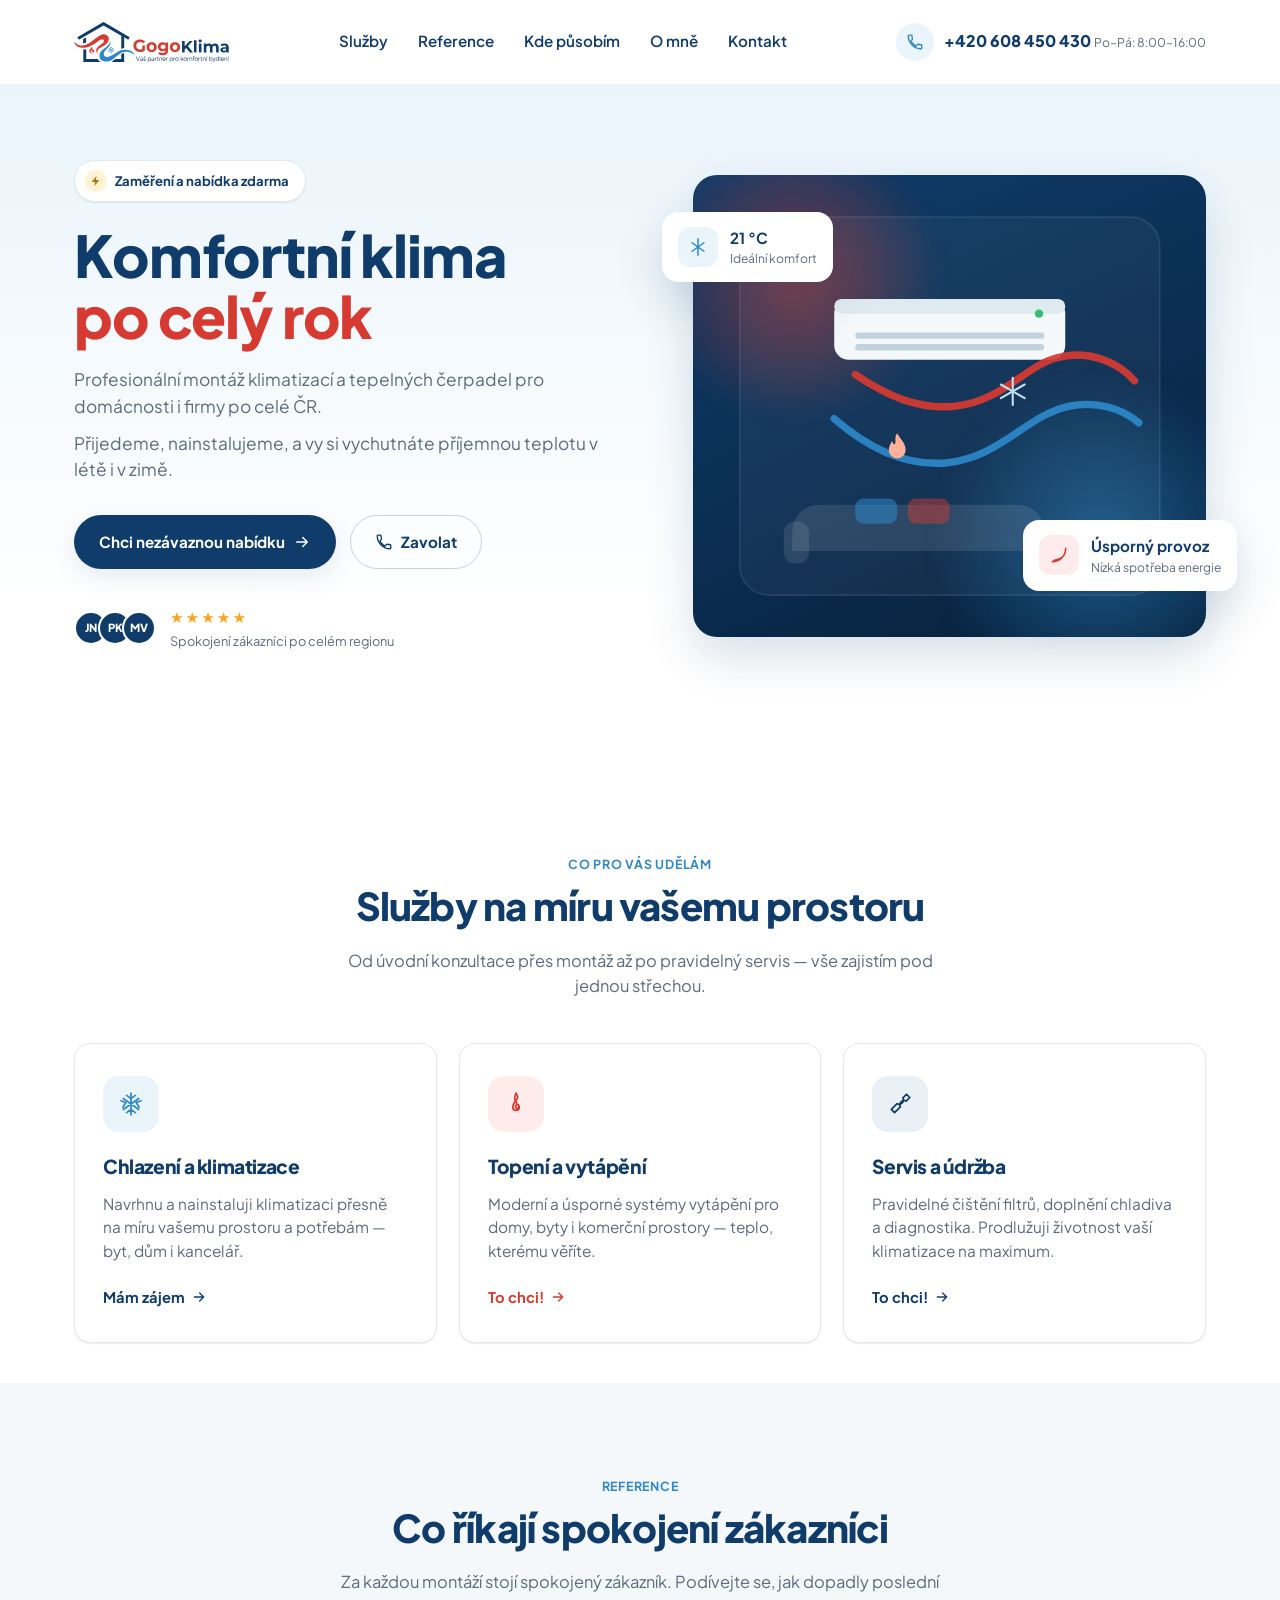
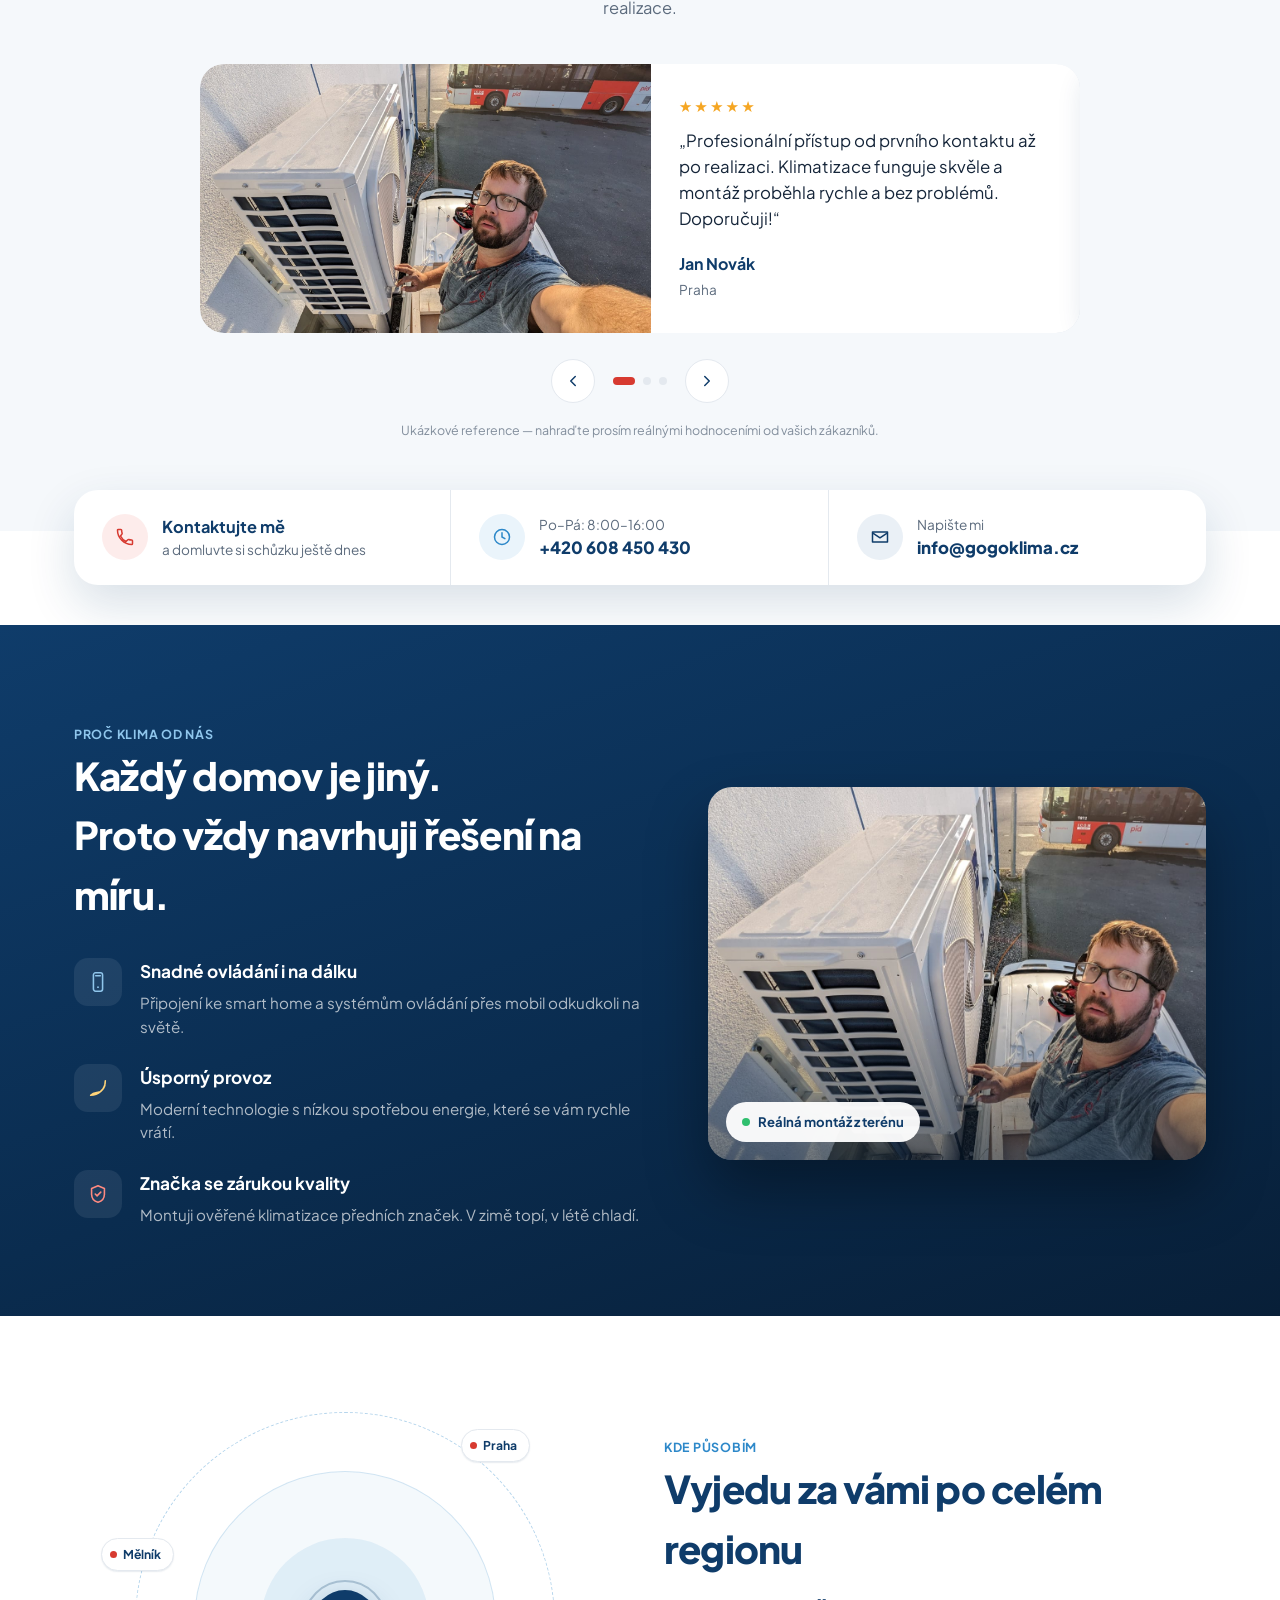
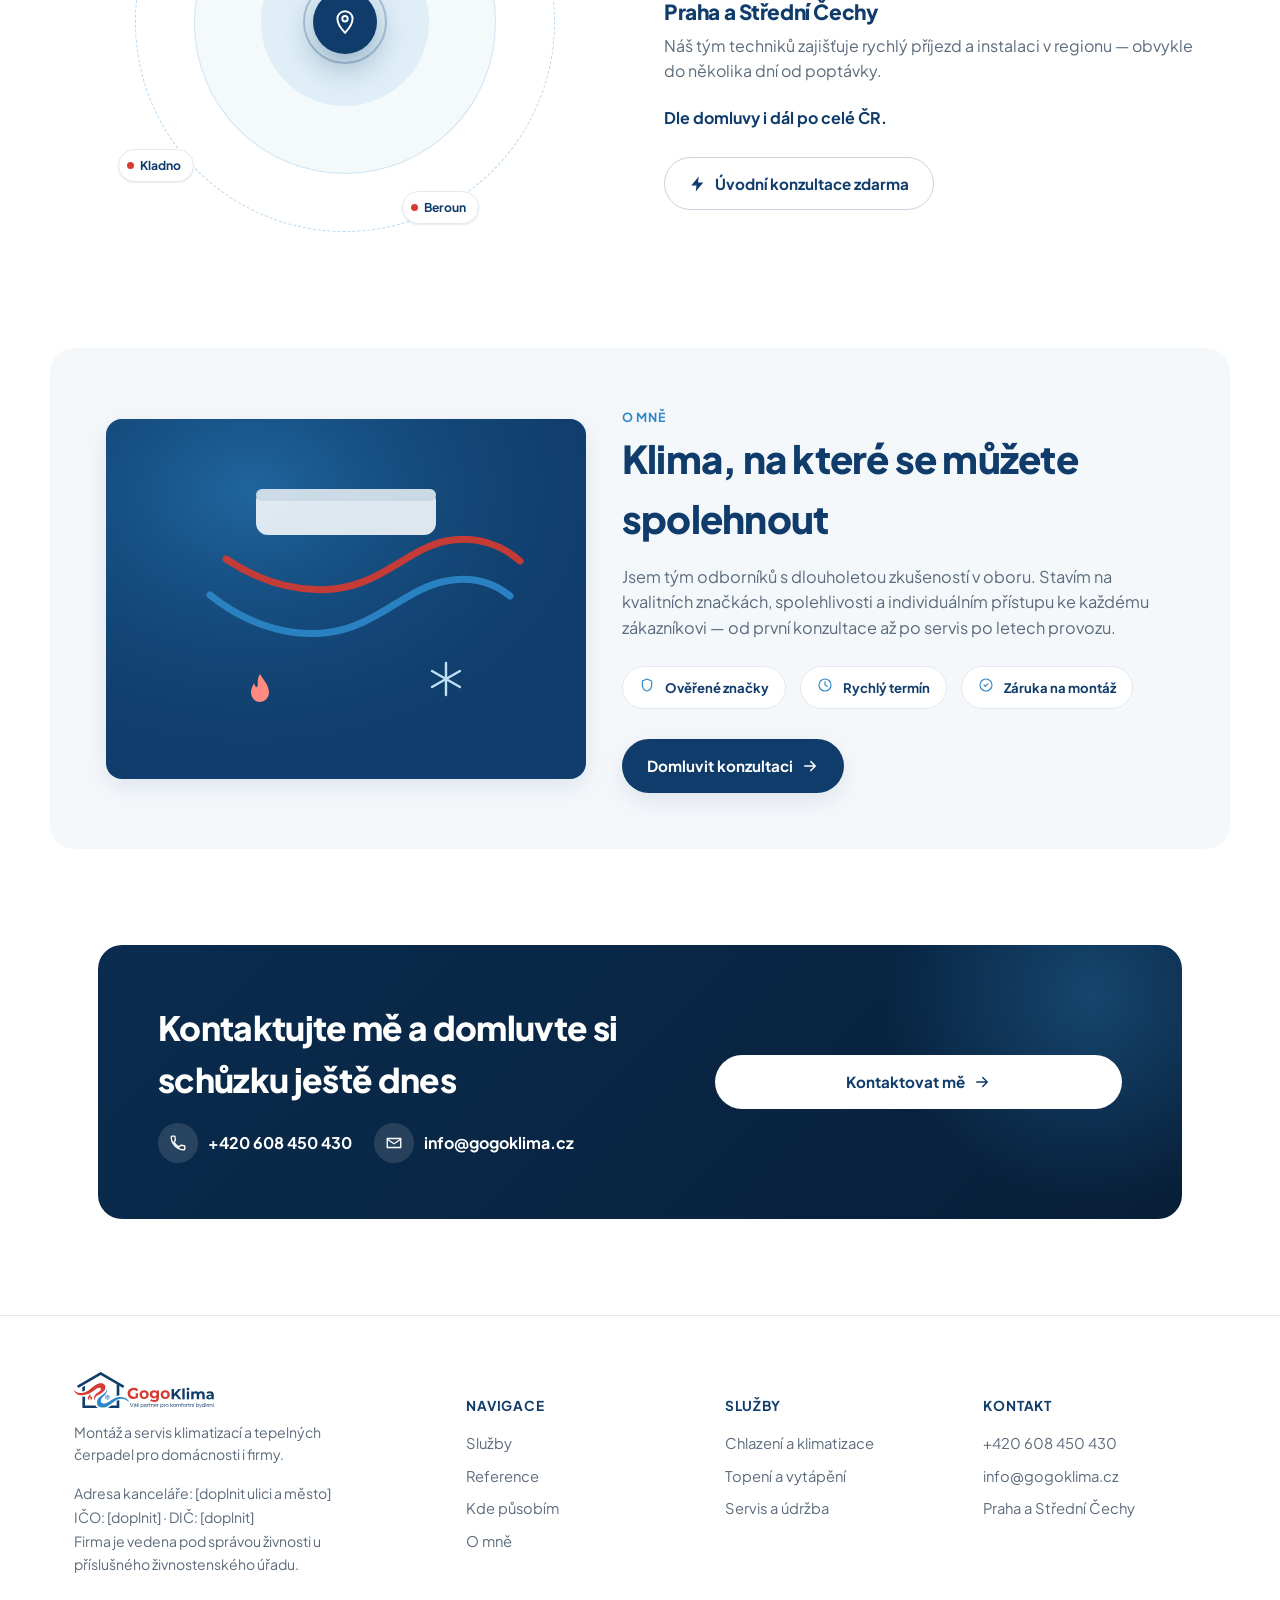
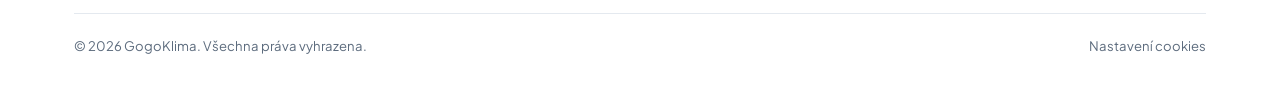
==== index.html @ 8581908a "Connect custom domain gogoklima.cz Add CNAME file and switch canonical/OG/JSON-LD/sitemap/robots/llm" ====
<!doctype html>
<html lang="cs">
<head>
<meta charset="UTF-8">
<meta name="viewport" content="width=device-width, initial-scale=1">
<title>GogoKlima — Montáž a servis klimatizací Praha a Střední Čechy</title>
<meta name="description" content="Profesionální montáž klimatizací, tepelných čerpadel a servis pro domácnosti i firmy. Praha a Střední Čechy. Zaměření a nabídka zdarma.">
<link rel="canonical" href="https://gogoklima.cz/">

<!-- Open Graph / social + AI link previews -->
<meta property="og:type" content="website">
<meta property="og:site_name" content="GogoKlima">
<meta property="og:locale" content="cs_CZ">
<meta property="og:url" content="https://gogoklima.cz/">
<meta property="og:title" content="GogoKlima — Montáž a servis klimatizací Praha a Střední Čechy">
<meta property="og:description" content="Profesionální montáž klimatizací, tepelných čerpadel a servis pro domácnosti i firmy. Praha a Střední Čechy. Zaměření a nabídka zdarma.">
<meta property="og:image" content="https://gogoklima.cz/assets/img/og-image.png">
<meta property="og:image:width" content="1200">
<meta property="og:image:height" content="630">
<meta name="twitter:card" content="summary_large_image">
<meta name="twitter:title" content="GogoKlima — Montáž a servis klimatizací Praha a Střední Čechy">
<meta name="twitter:description" content="Profesionální montáž klimatizací, tepelných čerpadel a servis pro domácnosti i firmy. Praha a Střední Čechy.">
<meta name="twitter:image" content="https://gogoklima.cz/assets/img/og-image.png">

<!-- Structured data for search engines and AI assistants -->
<script type="application/ld+json">
{
  "@context": "https://schema.org",
  "@type": "HVACBusiness",
  "name": "GogoKlima",
  "description": "Montáž a servis klimatizací, tepelných čerpadel a vytápění pro domácnosti i firmy.",
  "slogan": "Komfortní klima po celý rok",
  "dateModified": "2026-08-21",
  "url": "https://gogoklima.cz/",
  "logo": "https://gogoklima.cz/assets/logo/logo-icon.svg",
  "image": "https://gogoklima.cz/assets/img/og-image.png",
  "telephone": "+420608450430",
  "email": "info@gogoklima.cz",
  "naics": "238220",
  "knowsLanguage": "cs",
  "currenciesAccepted": "CZK",
  "address": {
    "@type": "PostalAddress",
    "addressLocality": "Benešov",
    "addressRegion": "Středočeský kraj",
    "addressCountry": "CZ"
  },
  "areaServed": [
    { "@type": "AdministrativeArea", "name": "Praha" },
    { "@type": "AdministrativeArea", "name": "Středočeský kraj" },
    { "@type": "City", "name": "Benešov" }
  ],
  "contactPoint": {
    "@type": "ContactPoint",
    "contactType": "customer service",
    "telephone": "+420608450430",
    "email": "info@gogoklima.cz",
    "areaServed": "CZ",
    "availableLanguage": ["Czech"]
  },
  "openingHoursSpecification": {
    "@type": "OpeningHoursSpecification",
    "dayOfWeek": ["Monday", "Tuesday", "Wednesday", "Thursday", "Friday"],
    "opens": "08:00",
    "closes": "16:00"
  },
  "makesOffer": [
    { "@type": "Offer", "itemOffered": { "@type": "Service", "name": "Chlazení a klimatizace", "serviceType": "Montáž a instalace klimatizačních jednotek", "areaServed": "Praha a Středočeský kraj" } },
    { "@type": "Offer", "itemOffered": { "@type": "Service", "name": "Topení a vytápění", "serviceType": "Montáž systémů vytápění a tepelných čerpadel", "areaServed": "Praha a Středočeský kraj" } },
    { "@type": "Offer", "itemOffered": { "@type": "Service", "name": "Servis a údržba klimatizací", "serviceType": "Servis, čištění a diagnostika klimatizací", "areaServed": "Praha a Středočeský kraj" } }
  ]
}
</script>

<link rel="icon" type="image/svg+xml" href="assets/logo/logo-icon.svg">
<link rel="stylesheet" href="css/styles.css">
</head>
<body>

<a class="skip-link" href="#hlavni-obsah">Přeskočit na obsah</a>

<!-- ==================== HEADER ==================== -->
<header class="site-header" id="site-header">
  <div class="container">
    <a href="#" class="brand" aria-label="GogoKlima — domů">
      <img src="assets/logo/logo-horizontal.svg" alt="GogoKlima">
    </a>

    <nav class="main-nav" aria-label="Hlavní navigace">
      <ul>
        <li><a href="#sluzby">Služby</a></li>
        <li><a href="#reference">Reference</a></li>
        <li><a href="#kde-pusobim">Kde působím</a></li>
        <li><a href="#o-mne">O mně</a></li>
        <li><a href="#kontakt">Kontakt</a></li>
      </ul>
    </nav>

    <div class="header-right">
      <a class="header-phone" href="tel:+420608450430">
        <span class="icon-badge">
          <svg width="18" height="18" viewBox="0 0 24 24" fill="none"><path d="M6.6 10.8c1.4 2.8 3.8 5.1 6.6 6.6l2.2-2.2c.3-.3.7-.4 1-.2 1.1.4 2.3.6 3.6.6.6 0 1 .4 1 1V20c0 .6-.4 1-1 1C10.9 21 3 13.1 3 3.9c0-.6.4-1 1-1H7c.6 0 1 .4 1 1 0 1.3.2 2.5.6 3.6.1.4 0 .8-.2 1L6.6 10.8Z" stroke="currentColor" stroke-width="1.8" stroke-linejoin="round"/></svg>
        </span>
        <span>
          <span class="num">+420 608 450 430</span>
          <span class="hrs">Po–Pá: 8:00–16:00</span>
        </span>
      </a>

      <button class="nav-toggle" id="navToggle" aria-label="Otevřít menu" aria-expanded="false" aria-controls="mobileNav">
        <span></span><span></span><span></span>
      </button>
    </div>
  </div>
</header>

<nav class="mobile-nav" id="mobileNav" aria-label="Mobilní navigace">
  <ul>
    <li><a href="#sluzby">Služby</a></li>
    <li><a href="#reference">Reference</a></li>
    <li><a href="#kde-pusobim">Kde působím</a></li>
    <li><a href="#o-mne">O mně</a></li>
    <li><a href="#kontakt">Kontakt</a></li>
  </ul>
  <a class="header-phone" href="tel:+420608450430">
    <span class="icon-badge">
      <svg width="18" height="18" viewBox="0 0 24 24" fill="none"><path d="M6.6 10.8c1.4 2.8 3.8 5.1 6.6 6.6l2.2-2.2c.3-.3.7-.4 1-.2 1.1.4 2.3.6 3.6.6.6 0 1 .4 1 1V20c0 .6-.4 1-1 1C10.9 21 3 13.1 3 3.9c0-.6.4-1 1-1H7c.6 0 1 .4 1 1 0 1.3.2 2.5.6 3.6.1.4 0 .8-.2 1L6.6 10.8Z" stroke="currentColor" stroke-width="1.8" stroke-linejoin="round"/></svg>
    </span>
    <span>
      <span class="num">+420 608 450 430</span>
      <span class="hrs">Po–Pá: 8:00–16:00</span>
    </span>
  </a>
  <a class="btn btn-red btn-block" href="#kontakt">Nezávazná poptávka</a>
</nav>

<main id="hlavni-obsah">

  <!-- ==================== HERO ==================== -->
  <section class="hero">
    <div class="container">
      <div class="hero-copy">
        <span class="hero-badge">
          <span class="dot">
            <svg width="12" height="12" viewBox="0 0 24 24" fill="none"><path d="M13 2 3 14h7l-1 8 10-12h-7l1-8Z" fill="currentColor"/></svg>
          </span>
          Zaměření a nabídka zdarma
        </span>

        <h1>Komfortní klima<br><span class="accent">po celý rok</span></h1>

        <p class="hero-lead">Profesionální montáž klimatizací a tepelných čerpadel pro domácnosti i firmy po celé ČR.</p>
        <p class="hero-lead">Přijedeme, nainstalujeme, a vy si vychutnáte příjemnou teplotu v létě i v zimě.</p>

        <div class="hero-cta">
          <a href="#kontakt" class="btn btn-navy">
            Chci nezávaznou nabídku
            <svg width="18" height="18" viewBox="0 0 24 24" fill="none"><path d="M5 12h14M13 6l6 6-6 6" stroke="currentColor" stroke-width="2" stroke-linecap="round" stroke-linejoin="round"/></svg>
          </a>
          <a href="tel:+420608450430" class="btn btn-outline">
            <svg width="18" height="18" viewBox="0 0 24 24" fill="none"><path d="M6.6 10.8c1.4 2.8 3.8 5.1 6.6 6.6l2.2-2.2c.3-.3.7-.4 1-.2 1.1.4 2.3.6 3.6.6.6 0 1 .4 1 1V20c0 .6-.4 1-1 1C10.9 21 3 13.1 3 3.9c0-.6.4-1 1-1H7c.6 0 1 .4 1 1 0 1.3.2 2.5.6 3.6.1.4 0 .8-.2 1L6.6 10.8Z" stroke="currentColor" stroke-width="1.8" stroke-linejoin="round"/></svg>
            Zavolat
          </a>
        </div>

        <div class="hero-trust">
          <div class="avatars">
            <span>JN</span><span>PK</span><span>MV</span>
          </div>
          <div>
            <span class="stars">★★★★★</span>
            <small>Spokojení zákazníci po celém regionu</small>
          </div>
        </div>
      </div>

      <div class="hero-art">
        <div class="hero-art-card">
          <span class="glow-red"></span>
          <span class="glow-blue"></span>
          <svg viewBox="0 0 480 440" fill="none" xmlns="http://www.w3.org/2000/svg" aria-hidden="true">
            <!-- room wall panel -->
            <rect x="40" y="40" width="400" height="360" rx="28" fill="rgba(255,255,255,0.04)"/>
            <rect x="40" y="40" width="400" height="360" rx="28" stroke="rgba(255,255,255,0.10)" stroke-width="1.5"/>
            <!-- indoor unit -->
            <g>
              <rect x="130" y="118" width="220" height="58" rx="14" fill="#f4f8fb"/>
              <rect x="130" y="118" width="220" height="14" rx="7" fill="#dfe9f0"/>
              <rect x="150" y="150" width="180" height="6" rx="3" fill="#c3d3de"/>
              <rect x="150" y="161" width="180" height="6" rx="3" fill="#c3d3de"/>
              <circle cx="325" cy="132" r="4" fill="#2fbf6e"/>
            </g>
            <!-- airflow swirl (brand motif) -->
            <path d="M150 190c30 20 60 34 96 30 44-5 66-38 96-46 30-8 58 4 74 22" stroke="#d73a30" stroke-width="7" stroke-linecap="round" fill="none" opacity="0.92"/>
            <path d="M130 232c30 26 66 46 108 42 50-5 76-46 116-54 26-5 50 2 66 16" stroke="#2d88c9" stroke-width="7" stroke-linecap="round" fill="none" opacity="0.92"/>
            <!-- flame + snowflake -->
            <g transform="translate(178,246)">
              <path d="M12 0c3 6 8 9 8 16a8 8 0 1 1-16 0c0-4 2-6 3-9 1 3 2 4 3 3 1-2-1-6 2-10Z" fill="#ffb199"/>
            </g>
            <g transform="translate(300,206)" stroke="#bfe0f5" stroke-width="2" stroke-linecap="round">
              <line x1="0" y1="-13" x2="0" y2="13"/>
              <line x1="-11.3" y1="-6.5" x2="11.3" y2="6.5"/>
              <line x1="-11.3" y1="6.5" x2="11.3" y2="-6.5"/>
            </g>
            <!-- sofa silhouette -->
            <path d="M90 340c0-16 12-26 26-26h188c14 0 26 10 26 26v18H90v-18Z" fill="rgba(255,255,255,0.10)"/>
            <rect x="82" y="330" width="24" height="40" rx="10" fill="rgba(255,255,255,0.10)"/>
            <rect x="374" y="330" width="24" height="40" rx="10" fill="rgba(255,255,255,0.10)"/>
            <rect x="150" y="308" width="40" height="24" rx="8" fill="#2d88c9" opacity="0.55"/>
            <rect x="200" y="308" width="40" height="24" rx="8" fill="#d73a30" opacity="0.45"/>
          </svg>
        </div>

        <div class="hero-floating card-temp">
          <span class="ic">
            <svg width="20" height="20" viewBox="0 0 24 24" fill="none"><path d="M12 2v20M4.9 6.9l14.2 10.2M19.1 6.9 4.9 17.1" stroke="currentColor" stroke-width="1.8" stroke-linecap="round"/></svg>
          </span>
          <span><strong>21 °C</strong><span>Ideální komfort</span></span>
        </div>

        <div class="hero-floating card-eco">
          <span class="ic">
            <svg width="20" height="20" viewBox="0 0 24 24" fill="none"><path d="M4 20c8 0 16-6 16-16 0 8-4 12-9 13-2 .3-4.5.5-7 3Z" stroke="currentColor" stroke-width="1.8" stroke-linejoin="round"/></svg>
          </span>
          <span><strong>Úsporný provoz</strong><span>Nízká spotřeba energie</span></span>
        </div>
      </div>
    </div>
  </section>

  <!-- ==================== SERVICES ==================== -->
  <section class="services" id="sluzby">
    <div class="container">
      <div class="section-head center reveal">
        <span class="eyebrow">Co pro vás udělám</span>
        <h2>Služby na míru vašemu prostoru</h2>
        <p>Od úvodní konzultace přes montáž až po pravidelný servis — vše zajistím pod jednou střechou.</p>
      </div>

      <div class="service-grid reveal-stagger">
        <article class="service-card blue reveal" style="--i:0">
          <span class="ic">
            <svg width="26" height="26" viewBox="0 0 24 24" fill="none"><path d="M12 2v20M4.9 6.9l14.2 10.2M19.1 6.9 4.9 17.1M8 4l4 3 4-3M8 20l4-3 4 3M2.8 9l4.4 1.6L4.5 15M21.2 9l-4.4 1.6 2.7 4.4" stroke="currentColor" stroke-width="1.6" stroke-linecap="round" stroke-linejoin="round"/></svg>
          </span>
          <h3>Chlazení a klimatizace</h3>
          <p>Navrhnu a nainstaluji klimatizaci přesně na míru vašemu prostoru a potřebám — byt, dům i kancelář.</p>
          <a class="card-link" href="#kontakt">Mám zájem
            <svg width="16" height="16" viewBox="0 0 24 24" fill="none"><path d="M5 12h14M13 6l6 6-6 6" stroke="currentColor" stroke-width="2" stroke-linecap="round" stroke-linejoin="round"/></svg>
          </a>
        </article>

        <article class="service-card red reveal" style="--i:1">
          <span class="ic">
            <svg width="26" height="26" viewBox="0 0 24 24" fill="none"><path d="M12 2c3 4 1 5-.5 7C10 11 9 12.5 9 15a3 3 0 1 0 6 0c0-1.2-.5-1.8-1-2.4.6 1 .8 2.4-.2 3.2-1 .8-2.3.2-2.3-1 0-1 .7-1.6 1-2.4.6-1.5-.4-2.6-1-3.4C10.7 8 10.5 5.5 12 2Z" stroke="currentColor" stroke-width="1.6" stroke-linejoin="round" stroke-linecap="round"/></svg>
          </span>
          <h3>Topení a vytápění</h3>
          <p>Moderní a úsporné systémy vytápění pro domy, byty i komerční prostory — teplo, kterému věříte.</p>
          <a class="card-link" href="#kontakt">To chci!
            <svg width="16" height="16" viewBox="0 0 24 24" fill="none"><path d="M5 12h14M13 6l6 6-6 6" stroke="currentColor" stroke-width="2" stroke-linecap="round" stroke-linejoin="round"/></svg>
          </a>
        </article>

        <article class="service-card navy reveal" style="--i:2">
          <span class="ic">
            <svg width="26" height="26" viewBox="0 0 24 24" fill="none"><path d="M14.7 6.3a4 4 0 0 1-5.4 5.4L4 17l3 3 5.3-5.3a4 4 0 0 1 5.4-5.4L21 6l-3-3-3.3 3.3Z" stroke="currentColor" stroke-width="1.6" stroke-linejoin="round" stroke-linecap="round"/></svg>
          </span>
          <h3>Servis a údržba</h3>
          <p>Pravidelné čištění filtrů, doplnění chladiva a diagnostika. Prodlužuji životnost vaší klimatizace na maximum.</p>
          <a class="card-link" href="#kontakt">To chci!
            <svg width="16" height="16" viewBox="0 0 24 24" fill="none"><path d="M5 12h14M13 6l6 6-6 6" stroke="currentColor" stroke-width="2" stroke-linecap="round" stroke-linejoin="round"/></svg>
          </a>
        </article>
      </div>
    </div>
  </section>

  <!-- ==================== REFERENCE ==================== -->
  <section class="reference" id="reference">
    <div class="container">
      <div class="section-head center reveal">
        <span class="eyebrow">Reference</span>
        <h2>Co říkají spokojení zákazníci</h2>
        <p>Za každou montáží stojí spokojený zákazník. Podívejte se, jak dopadly poslední realizace.</p>
      </div>

      <div class="testi-wrap reveal">
        <div class="testi-track-outer">
          <div class="testi-track" id="testiTrack">

            <div class="testi-slide">
              <div class="testi-card">
                <div class="testi-photo">
                  <img src="assets/img/instalace-venkovni-jednotka.jpg" alt="Instalace venkovní jednotky klimatizace" loading="lazy">
                </div>
                <div class="testi-body">
                  <div class="testi-stars">★★★★★</div>
                  <p class="quote">„Profesionální přístup od prvního kontaktu až po realizaci. Klimatizace funguje skvěle a montáž proběhla rychle a bez problémů. Doporučuji!“</p>
                  <div class="who"><strong>Jan Novák</strong><span>Praha</span></div>
                </div>
              </div>
            </div>

            <div class="testi-slide">
              <div class="testi-card">
                <div class="testi-photo">
                  <img src="assets/img/instalace-venkovni-jednotka.jpg" alt="Instalace klimatizace — realizace" loading="lazy">
                </div>
                <div class="testi-body">
                  <div class="testi-stars">★★★★★</div>
                  <p class="quote">„Rychlá reakce, jasná nabídka bez skrytých poplatků a čistá práce. Klimatizaci mám zaběhlou už druhé léto a jede bez jediného zaškobrtnutí.“</p>
                  <div class="who"><strong>Petra Kovářová</strong><span>Kladno</span></div>
                </div>
              </div>
            </div>

            <div class="testi-slide">
              <div class="testi-card">
                <div class="testi-photo">
                  <img src="assets/img/instalace-venkovni-jednotka.jpg" alt="Servis klimatizace" loading="lazy">
                </div>
                <div class="testi-body">
                  <div class="testi-stars">★★★★★</div>
                  <p class="quote">„Oceňuji hlavně pravidelný servis a to, že mi vždy poradí, jak klimatizaci provozovat co nejúsporněji. Jednoznačně doporučuji dál.“</p>
                  <div class="who"><strong>Martin Veselý</strong><span>Beroun</span></div>
                </div>
              </div>
            </div>

          </div>
        </div>

        <div class="testi-controls">
          <button class="testi-arrow" id="testiPrev" aria-label="Předchozí reference">
            <svg width="18" height="18" viewBox="0 0 24 24" fill="none"><path d="M15 6l-6 6 6 6" stroke="currentColor" stroke-width="2" stroke-linecap="round" stroke-linejoin="round"/></svg>
          </button>
          <div class="testi-dots" id="testiDots">
            <button class="is-active" aria-label="Reference 1"></button>
            <button aria-label="Reference 2"></button>
            <button aria-label="Reference 3"></button>
          </div>
          <button class="testi-arrow" id="testiNext" aria-label="Další reference">
            <svg width="18" height="18" viewBox="0 0 24 24" fill="none"><path d="M9 6l6 6-6 6" stroke="currentColor" stroke-width="2" stroke-linecap="round" stroke-linejoin="round"/></svg>
          </button>
        </div>

        <p class="testi-note">Ukázkové reference — nahraďte prosím reálnými hodnoceními od vašich zákazníků.</p>
      </div>
    </div>
  </section>

  <!-- ==================== CONTACT STRIP ==================== -->
  <section class="contact-strip">
    <div class="container">
      <div class="strip-inner reveal">
        <div class="strip-item a">
          <span class="ic">
            <svg width="20" height="20" viewBox="0 0 24 24" fill="none"><path d="M6.6 10.8c1.4 2.8 3.8 5.1 6.6 6.6l2.2-2.2c.3-.3.7-.4 1-.2 1.1.4 2.3.6 3.6.6.6 0 1 .4 1 1V20c0 .6-.4 1-1 1C10.9 21 3 13.1 3 3.9c0-.6.4-1 1-1H7c.6 0 1 .4 1 1 0 1.3.2 2.5.6 3.6.1.4 0 .8-.2 1L6.6 10.8Z" stroke="currentColor" stroke-width="1.8" stroke-linejoin="round"/></svg>
          </span>
          <div>
            <strong>Kontaktujte mě</strong>
            <span>a domluvte si schůzku ještě dnes</span>
          </div>
        </div>
        <div class="strip-item b">
          <span class="ic">
            <svg width="20" height="20" viewBox="0 0 24 24" fill="none"><circle cx="12" cy="12" r="9" stroke="currentColor" stroke-width="1.8"/><path d="M12 7v5l3.5 2" stroke="currentColor" stroke-width="1.8" stroke-linecap="round"/></svg>
          </span>
          <div>
            <small>Po–Pá: 8:00–16:00</small>
            <a class="big" href="tel:+420608450430">+420 608 450 430</a>
          </div>
        </div>
        <div class="strip-item c">
          <span class="ic">
            <svg width="20" height="20" viewBox="0 0 24 24" fill="none"><path d="M3 6h18v12H3V6Z" stroke="currentColor" stroke-width="1.8" stroke-linejoin="round"/><path d="m3 7 9 6 9-6" stroke="currentColor" stroke-width="1.8" stroke-linejoin="round"/></svg>
          </span>
          <div>
            <small>Napište mi</small>
            <a class="big" href="mailto:info@gogoklima.cz">info@gogoklima.cz</a>
          </div>
        </div>
      </div>
    </div>
  </section>

  <!-- ==================== WHY US ==================== -->
  <section class="why">
    <div class="container">
      <div class="why-copy reveal">
        <span class="eyebrow">Proč klima od nás</span>
        <h2>Každý domov je jiný.<br>Proto vždy navrhuji řešení na míru.</h2>

        <div class="why-list">
          <div class="why-item blue">
            <span class="ic">
              <svg width="22" height="22" viewBox="0 0 24 24" fill="none"><rect x="7" y="2" width="10" height="20" rx="2.3" stroke="currentColor" stroke-width="1.7"/><line x1="9.5" y1="5.2" x2="14.5" y2="5.2" stroke="currentColor" stroke-width="1.7" stroke-linecap="round"/><circle cx="12" cy="17.6" r="1" fill="currentColor"/></svg>
            </span>
            <div>
              <h4>Snadné ovládání i na dálku</h4>
              <p>Připojení ke smart home a systémům ovládání přes mobil odkudkoli na světě.</p>
            </div>
          </div>

          <div class="why-item gold">
            <span class="ic">
              <svg width="22" height="22" viewBox="0 0 24 24" fill="none"><path d="M4 20c8 0 16-6 16-16 0 8-4 12-9 13-2 .3-4.5.5-7 3Z" stroke="currentColor" stroke-width="1.7" stroke-linejoin="round"/></svg>
            </span>
            <div>
              <h4>Úsporný provoz</h4>
              <p>Moderní technologie s nízkou spotřebou energie, které se vám rychle vrátí.</p>
            </div>
          </div>

          <div class="why-item red">
            <span class="ic">
              <svg width="22" height="22" viewBox="0 0 24 24" fill="none"><path d="M12 3l7 3v6c0 4.5-3 8-7 9-4-1-7-4.5-7-9V6l7-3Z" stroke="currentColor" stroke-width="1.7" stroke-linejoin="round"/><path d="m9 12 2 2 4-4" stroke="currentColor" stroke-width="1.7" stroke-linecap="round" stroke-linejoin="round"/></svg>
            </span>
            <div>
              <h4>Značka se zárukou kvality</h4>
              <p>Montuji ověřené klimatizace předních značek. V zimě topí, v létě chladí.</p>
            </div>
          </div>
        </div>
      </div>

      <div class="why-photo reveal">
        <img src="assets/img/instalace-venkovni-jednotka.jpg" alt="Montáž venkovní jednotky klimatizace v terénu" loading="lazy">
        <span class="why-photo-badge"><span class="d"></span>Reálná montáž z terénu</span>
      </div>
    </div>
  </section>

  <!-- ==================== SERVICE AREA ==================== -->
  <section class="area" id="kde-pusobim">
    <div class="container">
      <div class="area-visual reveal" aria-hidden="true">
        <div class="area-ring r1"></div>
        <div class="area-ring r2"></div>
        <div class="area-ring r3"></div>
        <div class="area-pin">
          <svg width="26" height="26" viewBox="0 0 24 24" fill="none"><path d="M12 22s7-7.4 7-13a7 7 0 1 0-14 0c0 5.6 7 13 7 13Z" stroke="#fff" stroke-width="1.8" stroke-linejoin="round"/><circle cx="12" cy="9" r="2.5" stroke="#fff" stroke-width="1.8"/></svg>
        </div>
        <span class="area-town t1"><span class="d"></span>Praha</span>
        <span class="area-town t2"><span class="d"></span>Kladno</span>
        <span class="area-town t3"><span class="d"></span>Beroun</span>
        <span class="area-town t4"><span class="d"></span>Mělník</span>
      </div>

      <div class="area-text reveal">
        <span class="eyebrow">Kde působím</span>
        <h2>Vyjedu za vámi po celém regionu</h2>
        <h3 class="region">Praha a Střední Čechy</h3>
        <p>Náš tým techniků zajišťuje rychlý příjezd a instalaci v regionu — obvykle do několika dní od poptávky.</p>
        <p class="also">Dle domluvy i dál po celé ČR.</p>
        <a href="#kontakt" class="btn btn-outline">
          <svg width="18" height="18" viewBox="0 0 24 24" fill="none"><path d="M13 2 3 14h7l-1 8 10-12h-7l1-8Z" fill="currentColor"/></svg>
          Úvodní konzultace zdarma
        </a>
      </div>
    </div>
  </section>

  <!-- ==================== ABOUT ==================== -->
  <section class="about" id="o-mne">
    <div class="container reveal">
      <div class="about-visual">
        <svg viewBox="0 0 480 360" xmlns="http://www.w3.org/2000/svg">
          <rect width="480" height="360" fill="#0f3c6a"/>
          <rect width="480" height="360" fill="url(#g)"/>
          <defs>
            <radialGradient id="g" cx="30%" cy="20%" r="90%">
              <stop offset="0%" stop-color="#2d88c9" stop-opacity="0.55"/>
              <stop offset="100%" stop-color="#0f3c6a" stop-opacity="0"/>
            </radialGradient>
          </defs>
          <g opacity="0.9">
            <rect x="150" y="70" width="180" height="46" rx="12" fill="#f4f8fb"/>
            <rect x="150" y="70" width="180" height="12" rx="6" fill="#dfe9f0"/>
          </g>
          <path d="M120 140c30 20 66 34 108 30 48-5 74-40 112-48 30-6 56 4 74 20" stroke="#d73a30" stroke-width="7" stroke-linecap="round" fill="none" opacity="0.9"/>
          <path d="M104 176c30 24 70 42 114 38 52-5 80-44 122-52 26-5 48 2 64 15" stroke="#2d88c9" stroke-width="7" stroke-linecap="round" fill="none" opacity="0.9"/>
          <g transform="translate(340,260)" stroke="#bfe0f5" stroke-width="2.4" stroke-linecap="round">
            <line x1="0" y1="-16" x2="0" y2="16"/>
            <line x1="-14" y1="-8" x2="14" y2="8"/>
            <line x1="-14" y1="8" x2="14" y2="-8"/>
          </g>
          <g transform="translate(140,255)">
            <path d="M14 0c4 7 9 11 9 19a9 9 0 1 1-18 0c0-5 2-7 3-10 1 3 2 5 3 4 2-2-1-7 3-13Z" fill="#ff8a80"/>
          </g>
        </svg>
      </div>

      <div class="about-copy">
        <span class="eyebrow">O mně</span>
        <h2>Klima, na které se můžete spolehnout</h2>
        <p style="color:var(--muted); margin-top:16px; font-size:1.02rem;">Jsem tým odborníků s dlouholetou zkušeností v oboru. Stavím na kvalitních značkách, spolehlivosti a individuálním přístupu ke každému zákazníkovi — od první konzultace až po servis po letech provozu.</p>

        <div class="about-badges">
          <span class="about-badge">
            <span class="ic"><svg width="16" height="16" viewBox="0 0 24 24" fill="none"><path d="M12 3l7 3v6c0 4.5-3 8-7 9-4-1-7-4.5-7-9V6l7-3Z" stroke="currentColor" stroke-width="1.7" stroke-linejoin="round"/></svg></span>
            Ověřené značky
          </span>
          <span class="about-badge">
            <span class="ic"><svg width="16" height="16" viewBox="0 0 24 24" fill="none"><circle cx="12" cy="12" r="9" stroke="currentColor" stroke-width="1.7"/><path d="M12 7v5l3.5 2" stroke="currentColor" stroke-width="1.7" stroke-linecap="round"/></svg></span>
            Rychlý termín
          </span>
          <span class="about-badge">
            <span class="ic"><svg width="16" height="16" viewBox="0 0 24 24" fill="none"><path d="m9 12 2 2 4-4" stroke="currentColor" stroke-width="1.7" stroke-linecap="round" stroke-linejoin="round"/><circle cx="12" cy="12" r="9" stroke="currentColor" stroke-width="1.7"/></svg></span>
            Záruka na montáž
          </span>
        </div>

        <a href="#kontakt" class="btn btn-navy" style="margin-top:30px;">
          Domluvit konzultaci
          <svg width="18" height="18" viewBox="0 0 24 24" fill="none"><path d="M5 12h14M13 6l6 6-6 6" stroke="currentColor" stroke-width="2" stroke-linecap="round" stroke-linejoin="round"/></svg>
        </a>
      </div>
    </div>
  </section>

  <!-- ==================== FINAL CTA ==================== -->
  <section>
    <div class="container">
      <div class="cta-final reveal">
        <span class="cta-final-blob" aria-hidden="true"></span>
        <div class="container">
          <div>
            <h2>Kontaktujte mě a domluvte si schůzku ještě dnes</h2>
            <div class="contacts">
              <a href="tel:+420608450430">
                <span class="ic"><svg width="18" height="18" viewBox="0 0 24 24" fill="none"><path d="M6.6 10.8c1.4 2.8 3.8 5.1 6.6 6.6l2.2-2.2c.3-.3.7-.4 1-.2 1.1.4 2.3.6 3.6.6.6 0 1 .4 1 1V20c0 .6-.4 1-1 1C10.9 21 3 13.1 3 3.9c0-.6.4-1 1-1H7c.6 0 1 .4 1 1 0 1.3.2 2.5.6 3.6.1.4 0 .8-.2 1L6.6 10.8Z" stroke="currentColor" stroke-width="1.8" stroke-linejoin="round"/></svg></span>
                +420 608 450 430
              </a>
              <a href="mailto:info@gogoklima.cz">
                <span class="ic"><svg width="18" height="18" viewBox="0 0 24 24" fill="none"><path d="M3 6h18v12H3V6Z" stroke="currentColor" stroke-width="1.8" stroke-linejoin="round"/><path d="m3 7 9 6 9-6" stroke="currentColor" stroke-width="1.8" stroke-linejoin="round"/></svg></span>
                info@gogoklima.cz
              </a>
            </div>
          </div>
          <a href="mailto:info@gogoklima.cz" class="btn btn-white">
            Kontaktovat mě
            <svg width="18" height="18" viewBox="0 0 24 24" fill="none"><path d="M5 12h14M13 6l6 6-6 6" stroke="currentColor" stroke-width="2" stroke-linecap="round" stroke-linejoin="round"/></svg>
          </a>
        </div>
      </div>
    </div>
  </section>

</main>

<!-- ==================== FOOTER ==================== -->
<footer class="site-footer" id="kontakt">
  <div class="container">
    <div class="footer-grid">
      <div class="footer-brand">
        <img src="assets/logo/logo-horizontal.svg" alt="GogoKlima">
        <p>Montáž a servis klimatizací a tepelných čerpadel pro domácnosti i firmy.</p>
        <p class="footer-legal" style="margin-top:16px;">
          Adresa kanceláře: [doplnit ulici a město]<br>
          IČO: [doplnit] · DIČ: [doplnit]<br>
          Firma je vedena pod správou živnosti u příslušného živnostenského úřadu.
        </p>
      </div>

      <div class="footer-col">
        <h5>Navigace</h5>
        <ul>
          <li><a href="#sluzby">Služby</a></li>
          <li><a href="#reference">Reference</a></li>
          <li><a href="#kde-pusobim">Kde působím</a></li>
          <li><a href="#o-mne">O mně</a></li>
        </ul>
      </div>

      <div class="footer-col">
        <h5>Služby</h5>
        <ul>
          <li>Chlazení a klimatizace</li>
          <li>Topení a vytápění</li>
          <li>Servis a údržba</li>
        </ul>
      </div>

      <div class="footer-col">
        <h5>Kontakt</h5>
        <ul>
          <li><a href="tel:+420608450430">+420 608 450 430</a></li>
          <li><a href="mailto:info@gogoklima.cz">info@gogoklima.cz</a></li>
          <li>Praha a Střední Čechy</li>
        </ul>
      </div>
    </div>

    <div class="footer-bottom">
      <div class="row">
        <span>© <span id="year"></span> GogoKlima. Všechna práva vyhrazena.</span>
        <a href="#">Nastavení cookies</a>
      </div>
    </div>
  </div>
</footer>

<button class="to-top" id="toTop" aria-label="Nahoru">
  <svg width="18" height="18" viewBox="0 0 24 24" fill="none"><path d="M12 19V5M6 11l6-6 6 6" stroke="currentColor" stroke-width="2.2" stroke-linecap="round" stroke-linejoin="round"/></svg>
</button>

<script src="js/main.js"></script>
</body>
</html>
---- css/styles.css ----
/* ==========================================================================
   GogoKlima — styles.css
   Brand colors sourced from official logo (Podklady web Gogoklima/Logo)
   ========================================================================== */

/* Self-hosted variable font (weights 400–800) — avoids sending visitor
   IPs to Google Fonts' CDN and removes an external network request. */
@font-face {
  font-family: "Plus Jakarta Sans";
  font-style: normal;
  font-weight: 400 800;
  font-display: swap;
  src: url("../assets/fonts/PlusJakartaSans-latin.woff2") format("woff2-variations");
  unicode-range: U+0000-00FF, U+0131, U+0152-0153, U+02BB-02BC, U+02C6, U+02DA, U+02DC, U+2000-206F, U+20AC, U+2122, U+2191, U+2193, U+2212, U+2215;
}
@font-face {
  font-family: "Plus Jakarta Sans";
  font-style: normal;
  font-weight: 400 800;
  font-display: swap;
  src: url("../assets/fonts/PlusJakartaSans-latin-ext.woff2") format("woff2-variations");
  unicode-range: U+0100-024F, U+0300-0301, U+0303-0304, U+0308-0309, U+0323, U+0329, U+1E00-1EFF, U+2020, U+2113, U+2C60-2C7F, U+A720-A7FF;
}

:root {
  --navy: #0f3c6a;
  --navy-dark: #0a2c4f;
  --navy-darker: #081f38;
  --red: #d73a30;
  --red-dark: #b92e26;
  --blue: #2d88c9;
  --blue-light: #eaf4fb;
  --ink: #16263a;
  --muted: #5c6b7d;
  --line: #e4e9ef;
  --bg: #ffffff;
  --bg-soft: #f5f8fb;
  --white: #ffffff;

  --radius-s: 10px;
  --radius-m: 16px;
  --radius-l: 24px;

  --shadow-s: 0 1px 2px rgba(15, 60, 106, 0.06), 0 1px 1px rgba(15, 60, 106, 0.04);
  --shadow-m: 0 8px 24px rgba(15, 60, 106, 0.10);
  --shadow-l: 0 20px 48px rgba(15, 60, 106, 0.16);

  --container: 1180px;
  --header-h: 84px;

  --ease: cubic-bezier(0.22, 1, 0.36, 1);
}

/* ---------- Reset ---------- */
*, *::before, *::after { box-sizing: border-box; }
html { scroll-behavior: smooth; }
body, h1, h2, h3, h4, p, figure, blockquote { margin: 0; }
ul { margin: 0; padding: 0; list-style: none; }
img { max-width: 100%; display: block; }
a { color: inherit; text-decoration: none; }
button { font: inherit; cursor: pointer; }
input, textarea { font: inherit; }

html, body { overflow-x: hidden; }

body {
  font-family: "Plus Jakarta Sans", "Inter", system-ui, -apple-system, "Segoe UI", Roboto, sans-serif;
  color: var(--ink);
  background: var(--bg);
  line-height: 1.55;
  -webkit-font-smoothing: antialiased;
}

.container {
  width: 100%;
  max-width: var(--container);
  margin: 0 auto;
  padding: 0 24px;
}

section { position: relative; }

h1, h2, h3 { font-weight: 800; letter-spacing: -0.02em; color: var(--navy); }
h2 { font-size: clamp(1.7rem, 1.3rem + 1.6vw, 2.4rem); }
h3 { font-size: 1.2rem; }

.eyebrow {
  display: inline-flex;
  align-items: center;
  gap: 6px;
  font-size: 0.78rem;
  font-weight: 700;
  letter-spacing: 0.06em;
  text-transform: uppercase;
  color: var(--blue);
}

.section-head { max-width: 620px; margin: 0 0 44px; }
.section-head p { color: var(--muted); margin-top: 12px; font-size: 1.03rem; }
.section-head.center { margin-inline: auto; text-align: center; }

/* ---------- Reveal animation ----------
   Progressive enhancement: content is fully visible by default (no-JS,
   crawlers, JS errors). Only once main.js confirms it can run the
   IntersectionObserver does it arm the hidden->visible transition. */
.reveal { transition: opacity 0.7s var(--ease), transform 0.7s var(--ease); }
.js-reveal .reveal { opacity: 0; transform: translateY(22px); }
.js-reveal .reveal.is-visible { opacity: 1; transform: translateY(0); }
.js-reveal .reveal-stagger.is-visible > * { transition-delay: calc(var(--i, 0) * 90ms); }

@media (prefers-reduced-motion: reduce) {
  .reveal, .js-reveal .reveal { opacity: 1 !important; transform: none !important; transition: none !important; }
}

/* ---------- Buttons ---------- */
.btn {
  display: inline-flex;
  align-items: center;
  justify-content: center;
  gap: 8px;
  padding: 14px 24px;
  border-radius: 999px;
  font-weight: 700;
  font-size: 0.95rem;
  border: 1.5px solid transparent;
  transition: transform 0.25s var(--ease), box-shadow 0.25s var(--ease), background 0.25s var(--ease), color 0.25s var(--ease), border-color .25s var(--ease);
  white-space: nowrap;
}
.btn svg { flex: none; transition: transform 0.25s var(--ease); }
.btn:hover svg { transform: translateX(3px); }
.btn:active { transform: scale(0.97); }

.btn-navy { background: var(--navy); color: #fff; box-shadow: var(--shadow-m); }
.btn-navy:hover { background: var(--navy-dark); box-shadow: var(--shadow-l); }

.btn-red { background: var(--red); color: #fff; box-shadow: 0 10px 24px rgba(215, 58, 48, 0.28); }
.btn-red:hover { background: var(--red-dark); }

.btn-white { background: #fff; color: var(--navy); }
.btn-white:hover { background: var(--blue-light); }

.btn-outline { border-color: rgba(15, 60, 106, 0.22); color: var(--navy); background: transparent; }
.btn-outline:hover { border-color: var(--navy); background: var(--blue-light); }

.btn-outline-light { border-color: rgba(255,255,255,0.35); color: #fff; background: transparent; }
.btn-outline-light:hover { border-color: #fff; background: rgba(255,255,255,0.08); }

.btn-block { width: 100%; }

/* ==========================================================================
   Header
   ========================================================================== */
.site-header {
  position: sticky;
  top: 0;
  z-index: 100;
  height: var(--header-h);
  display: flex;
  align-items: center;
  background: rgba(255, 255, 255, 0.86);
  backdrop-filter: saturate(180%) blur(14px);
  -webkit-backdrop-filter: saturate(180%) blur(14px);
  border-bottom: 1px solid transparent;
  transition: border-color 0.3s ease, box-shadow 0.3s ease;
}
.site-header.is-scrolled { border-color: var(--line); box-shadow: 0 4px 20px rgba(15,60,106,0.06); }

.site-header .container { display: flex; align-items: center; justify-content: space-between; gap: 24px; }

.brand { display: flex; align-items: center; }
.brand img { height: 40px; width: auto; }

.main-nav { display: none; }
.main-nav ul { display: flex; align-items: center; gap: 30px; }
.main-nav a {
  font-weight: 600;
  font-size: 0.95rem;
  color: var(--navy);
  position: relative;
  padding: 6px 0;
}
.main-nav a::after {
  content: "";
  position: absolute;
  left: 0; right: 0; bottom: 0;
  height: 2px;
  background: var(--red);
  transform: scaleX(0);
  transform-origin: right;
  transition: transform 0.3s var(--ease);
}
.main-nav a:hover::after { transform: scaleX(1); transform-origin: left; }

.header-right { display: flex; align-items: center; gap: 18px; }

.header-phone { display: none; align-items: center; gap: 10px; }
.header-phone .icon-badge { width: 38px; height: 38px; border-radius: 50%; background: var(--blue-light); color: var(--blue); display: flex; align-items: center; justify-content: center; flex: none; }
.header-phone .num { font-weight: 800; color: var(--navy); font-size: 1rem; line-height: 1.2; }
.header-phone .hrs { font-size: 0.76rem; color: var(--muted); }

.nav-toggle {
  display: flex;
  flex-direction: column;
  justify-content: center;
  gap: 5px;
  width: 44px; height: 44px;
  border-radius: 10px;
  border: 1px solid var(--line);
  background: #fff;
  flex: none;
}
.nav-toggle span { display: block; width: 18px; height: 2px; background: var(--navy); margin: 0 auto; transition: transform .3s var(--ease), opacity .3s var(--ease); }
.nav-toggle.is-open span:nth-child(1) { transform: translateY(7px) rotate(45deg); }
.nav-toggle.is-open span:nth-child(2) { opacity: 0; }
.nav-toggle.is-open span:nth-child(3) { transform: translateY(-7px) rotate(-45deg); }

.mobile-nav {
  position: fixed;
  inset: var(--header-h) 0 0 0;
  background: #fff;
  z-index: 99;
  padding: 28px 24px 40px;
  display: flex;
  flex-direction: column;
  gap: 28px;
  transform: translateY(-12px);
  opacity: 0;
  pointer-events: none;
  transition: opacity 0.28s var(--ease), transform 0.28s var(--ease);
  overflow-y: auto;
}
.mobile-nav.is-open { opacity: 1; transform: translateY(0); pointer-events: auto; }
.mobile-nav ul { display: flex; flex-direction: column; gap: 4px; }
.mobile-nav a { display: block; padding: 14px 4px; font-size: 1.15rem; font-weight: 700; color: var(--navy); border-bottom: 1px solid var(--line); }
.mobile-nav .header-phone { display: flex; }

/* ==========================================================================
   Hero
   ========================================================================== */
.hero {
  padding: 56px 0 88px;
  background: linear-gradient(180deg, var(--blue-light) 0%, #ffffff 78%);
  overflow: hidden;
}
.hero .container { display: grid; grid-template-columns: 1fr; gap: 48px; align-items: center; }

.hero-badge {
  display: inline-flex;
  align-items: center;
  gap: 8px;
  padding: 9px 16px 9px 10px;
  background: #fff;
  border: 1px solid var(--line);
  border-radius: 999px;
  font-size: 0.82rem;
  font-weight: 700;
  color: var(--navy);
  box-shadow: var(--shadow-s);
  margin-bottom: 22px;
}
.hero-badge .dot { width: 22px; height: 22px; border-radius: 50%; background: #fff3d6; color: #b4790a; display: flex; align-items: center; justify-content: center; }

.hero h1 { font-size: clamp(2.4rem, 1.9rem + 2.4vw, 3.6rem); line-height: 1.06; }
.hero h1 .accent { color: var(--red); }

.hero-lead { margin-top: 20px; color: var(--muted); font-size: 1.08rem; max-width: 46ch; }
.hero-lead + .hero-lead { margin-top: 10px; }

.hero-cta { display: flex; flex-wrap: wrap; gap: 14px; margin-top: 32px; }

.hero-trust { display: flex; align-items: center; gap: 14px; margin-top: 36px; }
.hero-trust .avatars { display: flex; }
.hero-trust .avatars span {
  width: 34px; height: 34px; border-radius: 50%;
  border: 2px solid #fff;
  margin-left: -10px;
  background: var(--navy);
  display: flex; align-items: center; justify-content: center;
  color: #fff; font-size: 0.7rem; font-weight: 800;
}
.hero-trust .avatars span:first-child { margin-left: 0; }
.hero-trust .stars { color: #f5a623; font-size: 0.95rem; letter-spacing: 2px; }
.hero-trust small { display: block; color: var(--muted); font-size: 0.8rem; margin-top: 2px; }

.hero-art { position: relative; }
.hero-art-card {
  position: relative;
  border-radius: var(--radius-l);
  background: linear-gradient(155deg, var(--navy) 0%, var(--navy-dark) 60%, var(--navy-darker) 100%);
  aspect-ratio: 4 / 3.6;
  overflow: hidden;
  box-shadow: var(--shadow-l);
  isolation: isolate;
}
.hero-art-card .glow-red { position: absolute; width: 60%; height: 60%; left: -10%; top: -8%; background: radial-gradient(circle, rgba(215,58,48,0.55), transparent 70%); filter: blur(10px); }
.hero-art-card .glow-blue { position: absolute; width: 70%; height: 70%; right: -15%; bottom: -15%; background: radial-gradient(circle, rgba(45,136,201,0.55), transparent 70%); filter: blur(10px); }
.hero-art-card svg { position: relative; z-index: 1; width: 100%; height: 100%; }

.hero-floating {
  position: absolute;
  background: #fff;
  border-radius: var(--radius-m);
  box-shadow: var(--shadow-l);
  padding: 14px 16px;
  display: flex;
  align-items: center;
  gap: 12px;
  animation: float 5s ease-in-out infinite;
}
.hero-floating .ic { width: 40px; height: 40px; border-radius: 12px; display: flex; align-items: center; justify-content: center; flex: none; }
.hero-floating strong { display: block; font-size: 0.95rem; color: var(--navy); }
.hero-floating span { font-size: 0.76rem; color: var(--muted); }

.hero-floating.card-temp { top: 8%; left: -6%; }
.hero-floating.card-temp .ic { background: var(--blue-light); color: var(--blue); }

.hero-floating.card-eco { bottom: 10%; right: -6%; animation-delay: 1.4s; }
.hero-floating.card-eco .ic { background: #fdeceb; color: var(--red); }

@keyframes float {
  0%, 100% { transform: translateY(0); }
  50% { transform: translateY(-10px); }
}

/* ==========================================================================
   Services
   ========================================================================== */
.services { padding: 90px 0 40px; }

.service-grid {
  display: grid;
  grid-template-columns: 1fr;
  gap: 22px;
}

.service-card {
  background: #fff;
  border: 1px solid var(--line);
  border-radius: var(--radius-m);
  padding: 32px 28px;
  box-shadow: var(--shadow-s);
  transition: transform 0.35s var(--ease), box-shadow 0.35s var(--ease), border-color .35s var(--ease);
}
.service-card:hover { transform: translateY(-6px); box-shadow: var(--shadow-l); border-color: transparent; }

.service-card .ic {
  width: 56px; height: 56px;
  border-radius: 16px;
  display: flex; align-items: center; justify-content: center;
  margin-bottom: 20px;
}
.service-card.blue .ic { background: var(--blue-light); color: var(--blue); }
.service-card.red .ic { background: #fdeceb; color: var(--red); }
.service-card.navy .ic { background: #eaf0f6; color: var(--navy); }

.service-card h3 { margin-bottom: 10px; }
.service-card p { color: var(--muted); font-size: 0.96rem; margin-bottom: 22px; min-height: 66px; }

.card-link { display: inline-flex; align-items: center; gap: 6px; font-weight: 700; font-size: 0.92rem; }
.card-link svg { transition: transform 0.25s var(--ease); }
.card-link:hover svg { transform: translateX(4px); }
.service-card.blue .card-link { color: var(--navy); }
.service-card.red .card-link { color: var(--red); }
.service-card.navy .card-link { color: var(--navy); }

/* ==========================================================================
   Reference / testimonials
   ========================================================================== */
.reference { padding: 90px 0; background: var(--bg-soft); }

.testi-wrap { position: relative; max-width: 880px; margin: 0 auto; }
.testi-track-outer { overflow: hidden; border-radius: var(--radius-l); }
.testi-track { display: flex; transition: transform 0.5s var(--ease); }
.testi-slide { flex: 0 0 100%; }

.testi-card {
  background: #fff;
  border-radius: var(--radius-l);
  box-shadow: var(--shadow-m);
  display: grid;
  grid-template-columns: 1fr;
  overflow: hidden;
}
.testi-photo { aspect-ratio: 16/11; overflow: hidden; background: var(--navy); }
.testi-photo img { width: 100%; height: 100%; object-fit: cover; }
.testi-body { padding: 30px 28px 32px; display: flex; flex-direction: column; }
.testi-quote-mark { color: var(--blue); opacity: 0.35; margin-bottom: 6px; }
.testi-body p.quote { font-size: 1.05rem; color: var(--ink); flex: 1; }
.testi-body .who { margin-top: 20px; }
.testi-body .who strong { display: block; color: var(--navy); }
.testi-body .who span { font-size: 0.85rem; color: var(--muted); }
.testi-stars { color: #f5a623; letter-spacing: 2px; margin-bottom: 10px; font-size: 0.95rem; }

.testi-note { text-align: center; font-size: 0.78rem; color: var(--muted); margin-top: 18px; opacity: 0.75; }

.testi-controls { display: flex; align-items: center; justify-content: center; gap: 18px; margin-top: 26px; }
.testi-arrow {
  width: 44px; height: 44px; border-radius: 50%;
  background: #fff; border: 1px solid var(--line);
  display: flex; align-items: center; justify-content: center;
  color: var(--navy);
  transition: background .25s ease, color .25s ease, border-color .25s ease;
}
.testi-arrow:hover { background: var(--navy); color: #fff; border-color: var(--navy); }
.testi-dots { display: flex; gap: 8px; }
.testi-dots button { position: relative; width: 8px; height: 8px; border-radius: 50%; background: var(--line); border: none; padding: 0; transition: all .25s ease; }
.testi-dots button::before { content: ""; position: absolute; inset: -12px; } /* enlarges tap target to ~32px without affecting the visual dot */
.testi-dots button.is-active { width: 22px; background: var(--red); border-radius: 999px; }

/* ==========================================================================
   Contact strip
   ========================================================================== */
.contact-strip { margin-top: -1px; }
.contact-strip .container { transform: translateY(-40px); }
.strip-inner {
  background: #fff;
  border-radius: var(--radius-l);
  box-shadow: var(--shadow-l);
  display: grid;
  grid-template-columns: 1fr;
}
.strip-item {
  display: flex;
  align-items: center;
  gap: 14px;
  padding: 24px 28px;
  border-bottom: 1px solid var(--line);
}
.strip-item:last-child { border-bottom: none; }
.strip-item .ic { width: 46px; height: 46px; border-radius: 50%; display: flex; align-items: center; justify-content: center; flex: none; }
.strip-item.a .ic { background: #fdeceb; color: var(--red); }
.strip-item.b .ic { background: var(--blue-light); color: var(--blue); }
.strip-item.c .ic { background: #eaf0f6; color: var(--navy); }
.strip-item > div { min-width: 0; }
.strip-item strong { display: block; color: var(--navy); font-size: 1.02rem; }
.strip-item span, .strip-item small { display: block; color: var(--muted); font-size: 0.85rem; }
.strip-item a.big { display: block; font-weight: 800; color: var(--navy); font-size: 1.05rem; }

/* ==========================================================================
   Why us (dark)
   ========================================================================== */
.why {
  background: linear-gradient(160deg, var(--navy) 0%, var(--navy-dark) 55%, var(--navy-darker) 100%);
  padding: 96px 0 90px;
  color: #fff;
  overflow: hidden;
}
.why .container { display: grid; grid-template-columns: 1fr; gap: 48px; align-items: center; }
.why .eyebrow { color: #8fc6ec; }
.why h2 { color: #fff; margin-bottom: 34px; }

.why-list { display: flex; flex-direction: column; gap: 26px; }
.why-item { display: flex; gap: 18px; }
.why-item .ic {
  width: 48px; height: 48px; border-radius: 14px; flex: none;
  display: flex; align-items: center; justify-content: center;
  background: rgba(255,255,255,0.08);
}
.why-item.red .ic { color: #ff8a80; }
.why-item.blue .ic { color: #8fc6ec; }
.why-item.gold .ic { color: #ffd479; }
.why-item h4 { font-size: 1.08rem; margin-bottom: 6px; color: #fff; }
.why-item p { color: rgba(255,255,255,0.68); font-size: 0.95rem; }

.why-photo {
  position: relative;
  border-radius: var(--radius-l);
  overflow: hidden;
  box-shadow: 0 30px 60px rgba(0,0,0,0.35);
  aspect-ratio: 4/3;
}
.why-photo img { width: 100%; height: 100%; object-fit: cover; object-position: 18% 35%; }
.why-photo::after {
  content: "";
  position: absolute; inset: 0;
  background: linear-gradient(0deg, rgba(8,31,56,0.55) 0%, transparent 45%);
}
.why-photo-badge {
  position: absolute; left: 18px; bottom: 18px; z-index: 2;
  background: rgba(255,255,255,0.95);
  color: var(--navy);
  padding: 10px 16px;
  border-radius: 999px;
  font-size: 0.82rem;
  font-weight: 700;
  display: flex;
  align-items: center;
  gap: 8px;
}
.why-photo-badge .d { width: 8px; height: 8px; border-radius: 50%; background: #2fbf6e; }

/* ==========================================================================
   Service area
   ========================================================================== */
.area { padding: 96px 0; }
.area .container { display: grid; grid-template-columns: 1fr; gap: 48px; align-items: center; }

.area-text h3.region { font-size: 1.3rem; color: var(--navy); margin: 18px 0 6px; }
.area-text p { color: var(--muted); }
.area-text .also { margin-top: 22px; font-weight: 700; color: var(--navy); }
.area-text .btn { margin-top: 26px; }

.area-visual {
  position: relative;
  width: 100%;
  aspect-ratio: 1 / 1;
  max-width: 420px;
  margin: 0 auto;
  display: flex; align-items: center; justify-content: center;
}
.area-ring {
  position: absolute;
  border-radius: 50%;
  border: 1.5px dashed rgba(45,136,201,0.35);
}
.area-ring.r1 { inset: 0; }
.area-ring.r2 { inset: 14%; border-style: solid; border-color: rgba(45,136,201,0.18); background: rgba(45,136,201,0.05); }
.area-ring.r3 { inset: 30%; background: rgba(45,136,201,0.1); border: none; }

.area-pin {
  position: relative; z-index: 2;
  width: 64px; height: 64px;
  border-radius: 50%;
  background: var(--navy);
  color: #fff;
  display: flex; align-items: center; justify-content: center;
  box-shadow: 0 12px 30px rgba(15,60,106,0.35);
}
.area-pin::before {
  content: "";
  position: absolute; inset: -10px;
  border-radius: 50%;
  border: 2px solid rgba(15,60,106,0.25);
  animation: pulse 2.4s ease-out infinite;
}
@keyframes pulse {
  0% { transform: scale(0.9); opacity: 0.9; }
  100% { transform: scale(1.6); opacity: 0; }
}

.area-town {
  position: absolute;
  display: flex; align-items: center; gap: 6px;
  background: #fff;
  border: 1px solid var(--line);
  box-shadow: var(--shadow-s);
  padding: 6px 12px 6px 8px;
  border-radius: 999px;
  font-size: 0.76rem;
  font-weight: 700;
  color: var(--navy);
  white-space: nowrap;
}
.area-town span.d { width: 7px; height: 7px; border-radius: 50%; background: var(--red); }
.area-town.t1 { top: 4%; right: 6%; }
.area-town.t2 { bottom: 12%; left: -4%; }
.area-town.t3 { bottom: 2%; right: 18%; }
.area-town.t4 { top: 30%; left: -8%; }

/* ==========================================================================
   About
   ========================================================================== */
.about { padding: 20px 0 96px; }
.about .container {
  background: var(--bg-soft);
  border-radius: var(--radius-l);
  padding: 48px 28px;
  display: grid;
  grid-template-columns: 1fr;
  gap: 36px;
  align-items: center;
}
.about-visual {
  border-radius: var(--radius-m);
  overflow: hidden;
  aspect-ratio: 4/3;
  box-shadow: var(--shadow-m);
}
.about-visual svg { width: 100%; height: 100%; }
.about-badges { display: flex; gap: 14px; margin-top: 26px; flex-wrap: wrap; }
.about-badge { display: flex; align-items: center; gap: 10px; background: #fff; border: 1px solid var(--line); padding: 10px 16px; border-radius: 999px; font-size: 0.82rem; font-weight: 700; color: var(--navy); }
.about-badge .ic { color: var(--blue); }

/* ==========================================================================
   Final CTA
   ========================================================================== */
.cta-final {
  background: linear-gradient(135deg, var(--navy-dark), var(--navy-darker));
  border-radius: var(--radius-l);
  margin: 0 24px 96px;
  padding: 48px 32px;
  color: #fff;
  overflow: hidden;
  position: relative;
}
.cta-final .container { max-width: none; padding: 0; display: grid; grid-template-columns: 1fr; gap: 28px; align-items: center; position: relative; z-index: 1; }
.cta-final h2 { color: #fff; font-size: clamp(1.5rem, 1.2rem + 1.4vw, 2.1rem); }
.cta-final .contacts { display: flex; flex-wrap: wrap; gap: 22px; margin-top: 18px; }
.cta-final .contacts a { display: flex; align-items: center; gap: 10px; font-weight: 700; }
.cta-final .contacts .ic { width: 40px; height: 40px; border-radius: 50%; background: rgba(255,255,255,0.12); display: flex; align-items: center; justify-content: center; }
.cta-final-blob { position: absolute; width: 420px; height: 420px; border-radius: 50%; background: radial-gradient(circle, rgba(45,136,201,0.35), transparent 70%); right: -120px; top: -160px; }

/* ==========================================================================
   Footer
   ========================================================================== */
.site-footer { padding: 56px 0 28px; border-top: 1px solid var(--line); }
.footer-grid {
  display: grid;
  grid-template-columns: 1fr;
  gap: 36px;
  padding-bottom: 36px;
}
.footer-brand img { height: 36px; margin-bottom: 14px; }
.footer-brand p { color: var(--muted); font-size: 0.88rem; max-width: 30ch; }
.footer-col h5 { color: var(--navy); font-size: 0.85rem; text-transform: uppercase; letter-spacing: 0.06em; margin-bottom: 16px; }
.footer-col ul { display: flex; flex-direction: column; gap: 10px; }
.footer-col a, .footer-col li { color: var(--muted); font-size: 0.92rem; }
.footer-col a:hover { color: var(--navy); }
.footer-legal { color: var(--muted); font-size: 0.8rem; line-height: 1.7; }

.footer-bottom {
  border-top: 1px solid var(--line);
  padding-top: 22px;
  display: flex;
  flex-direction: column;
  gap: 10px;
  font-size: 0.82rem;
  color: var(--muted);
}
.footer-bottom .row { display: flex; justify-content: space-between; flex-wrap: wrap; gap: 10px; }
.footer-bottom a:hover { color: var(--navy); }

/* Back to top */
.to-top {
  position: fixed;
  right: 20px;
  bottom: 20px;
  width: 46px; height: 46px;
  border-radius: 50%;
  background: var(--navy);
  color: #fff;
  display: flex; align-items: center; justify-content: center;
  box-shadow: var(--shadow-l);
  opacity: 0;
  transform: translateY(12px);
  pointer-events: none;
  transition: opacity .3s ease, transform .3s ease;
  z-index: 90;
}
.to-top.is-visible { opacity: 1; transform: translateY(0); pointer-events: auto; }

/* Skip link */
.skip-link {
  position: absolute; left: -999px; top: 0;
  background: var(--navy); color: #fff; padding: 12px 18px; z-index: 200; border-radius: 0 0 8px 0;
}
.skip-link:focus { left: 0; }

/* ==========================================================================
   Responsive
   ========================================================================== */
@media (min-width: 640px) {
  .service-grid { grid-template-columns: repeat(2, 1fr); }
  .strip-inner { grid-template-columns: repeat(3, 1fr); }
  .strip-item { border-bottom: none; border-right: 1px solid var(--line); }
  .strip-item:last-child { border-right: none; }
  .footer-grid { grid-template-columns: repeat(2, 1fr); }
}

@media (min-width: 780px) {
  .testi-card { grid-template-columns: 1.05fr 1fr; }
  .testi-photo { aspect-ratio: auto; }
  .about .container { grid-template-columns: 1fr 1.15fr; padding: 56px; }
  .cta-final { padding: 56px 60px; }
  .cta-final .container { grid-template-columns: 1.3fr 1fr; }
}

@media (min-width: 960px) {
  .main-nav { display: block; }
  .header-phone { display: flex; }
  .nav-toggle { display: none; }
  .mobile-nav { display: none; }

  .hero .container { grid-template-columns: 1fr 0.9fr; }
  .hero-lead { max-width: 42ch; }

  .service-grid { grid-template-columns: repeat(3, 1fr); }

  .why .container { grid-template-columns: 1fr 0.85fr; }
  .why-photo { order: 2; }

  .area .container { grid-template-columns: 1fr 1fr; }

  .footer-grid { grid-template-columns: 1.6fr 1fr 1fr 1fr; }
}

@media (min-width: 1180px) {
  .hero { padding: 76px 0 110px; }
}
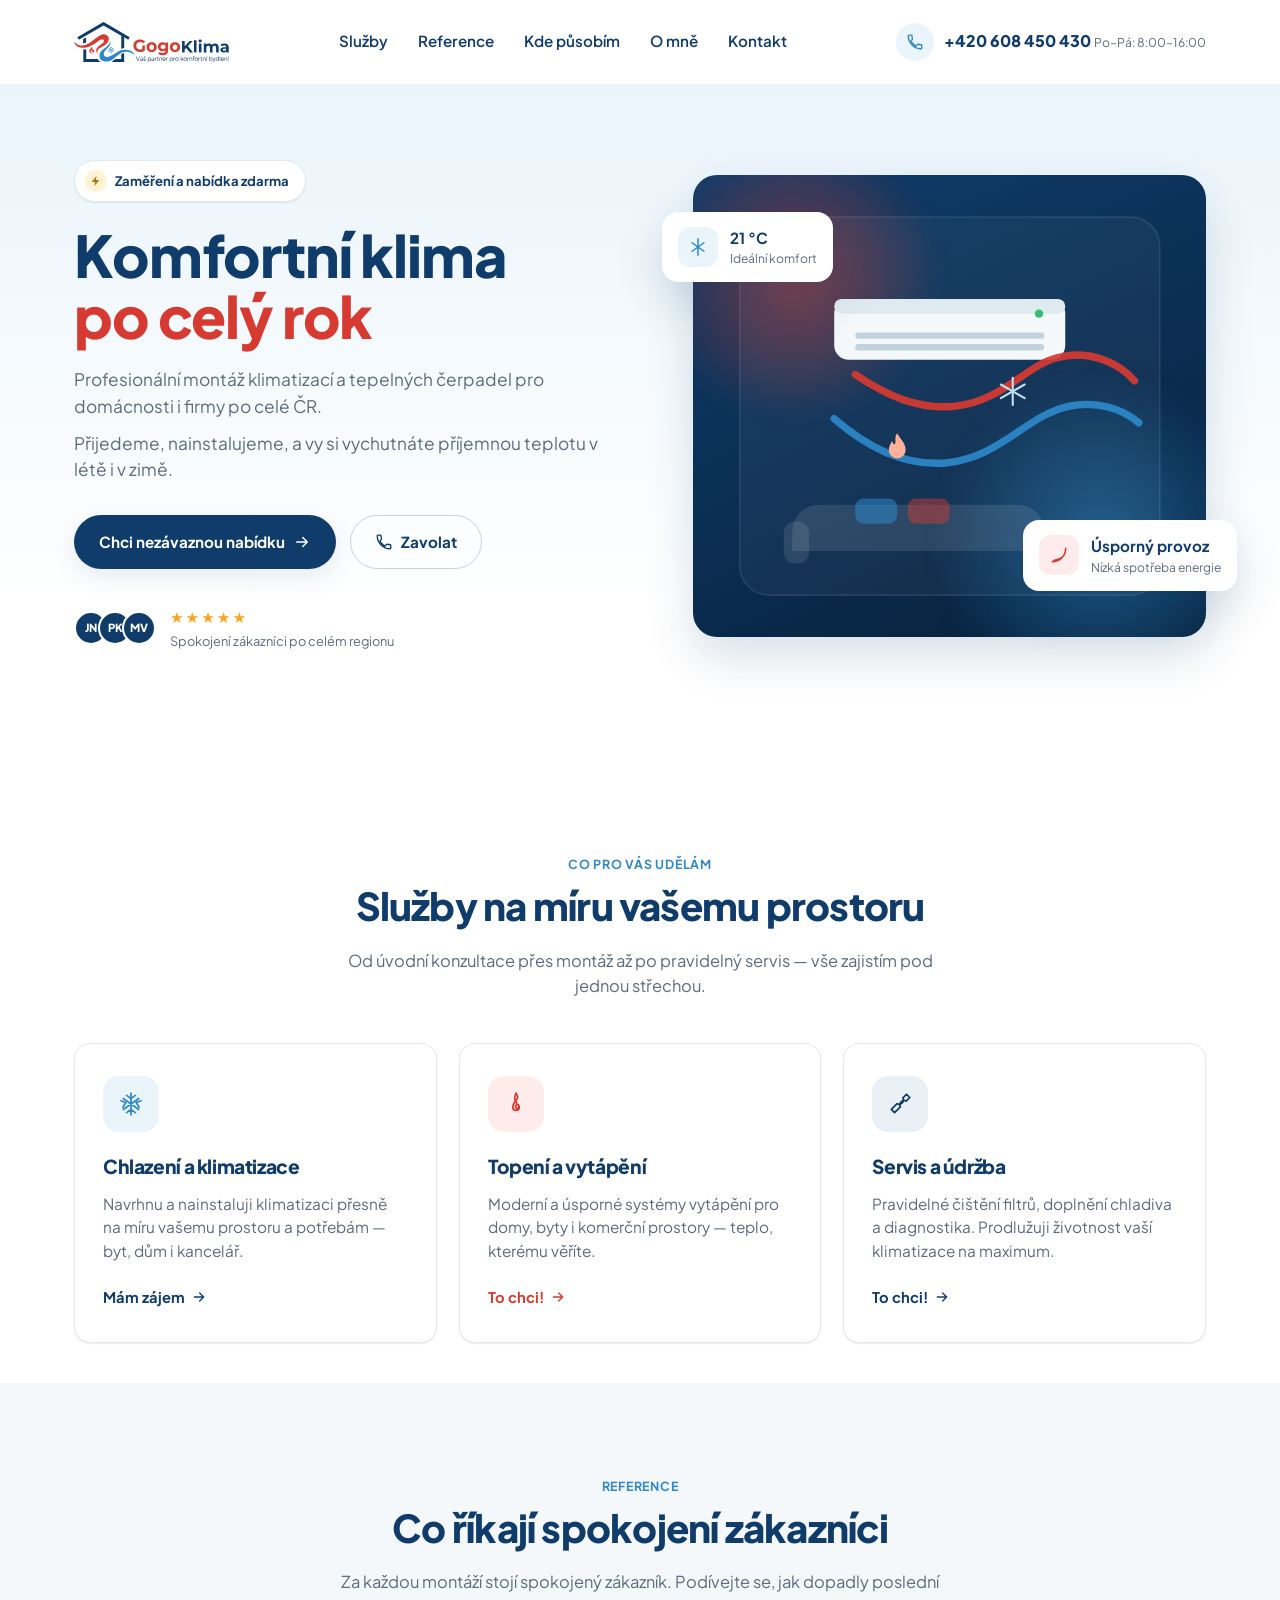
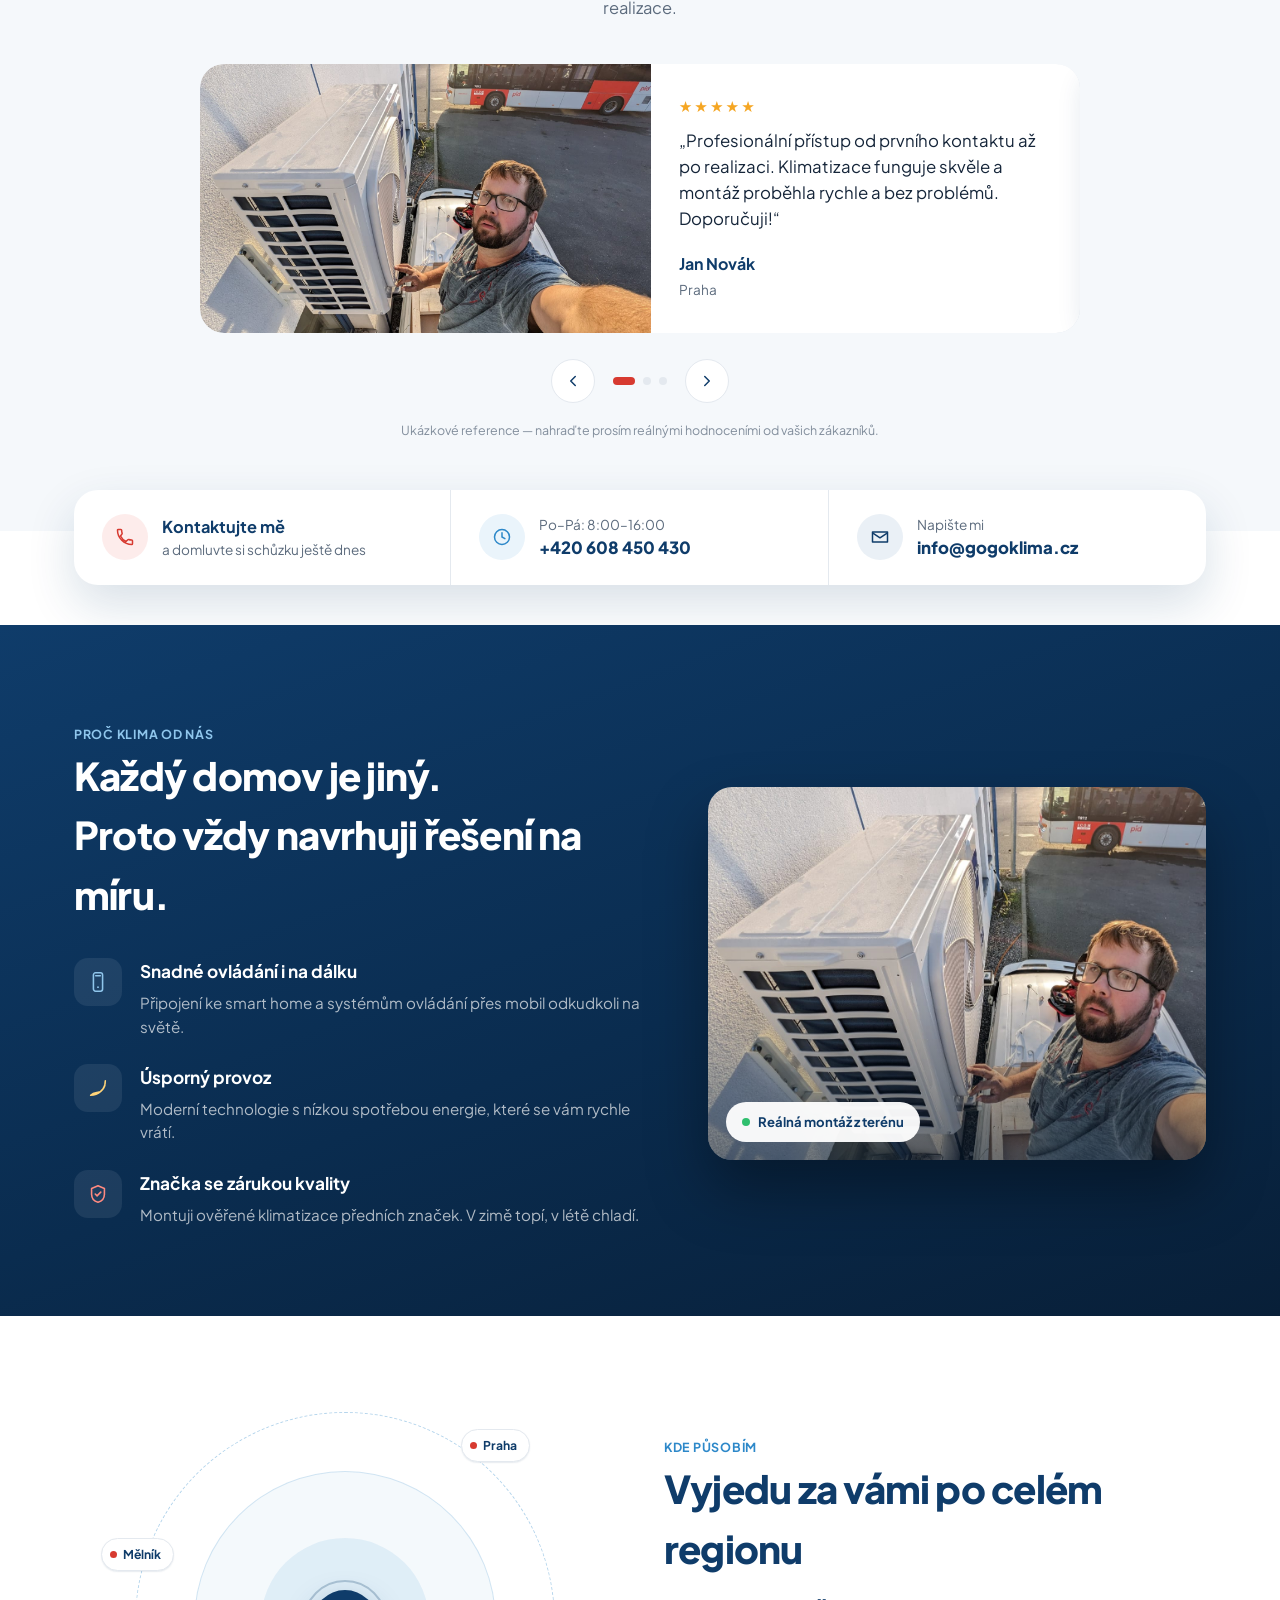
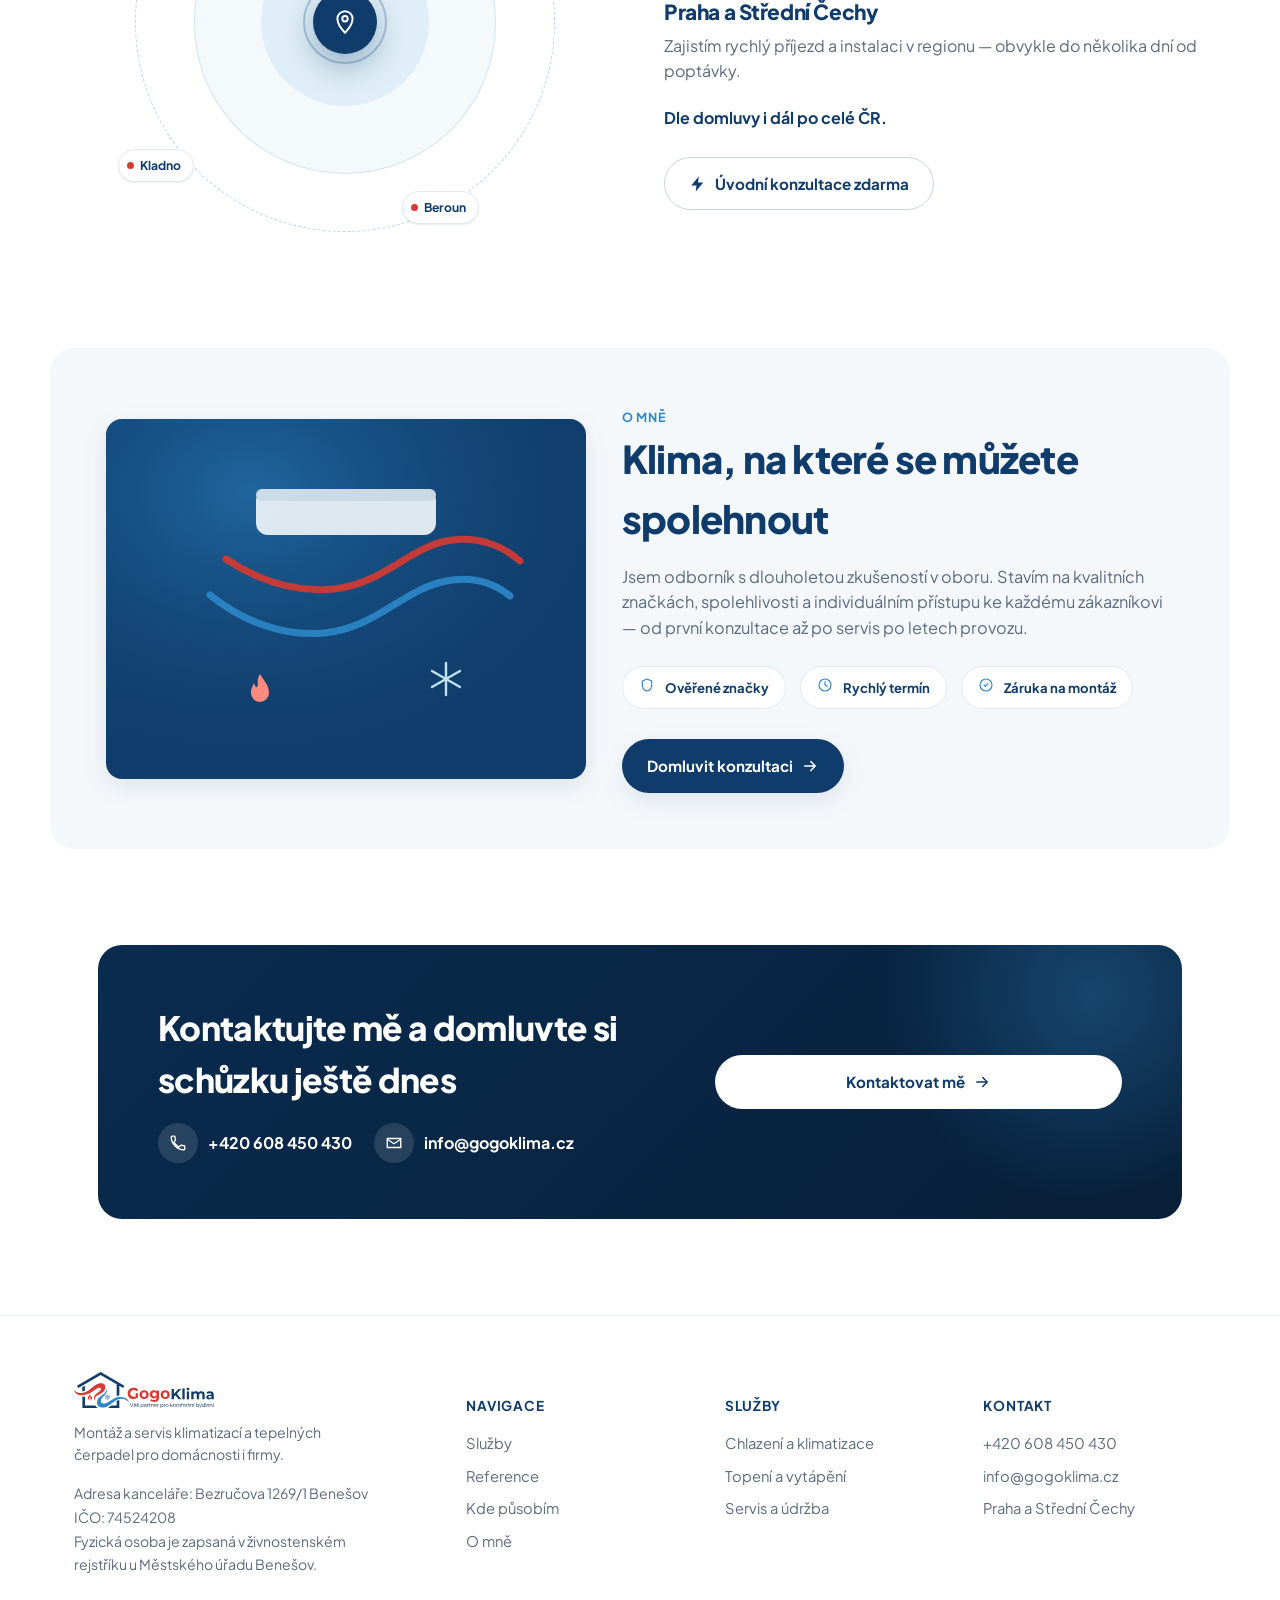
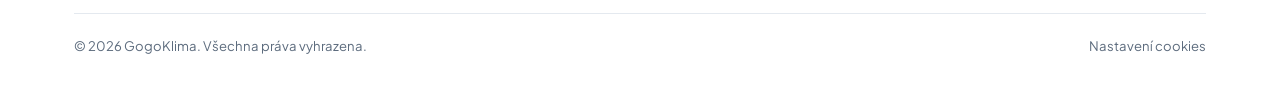
==== commit 2f88b1db: "Update index.html" ====
--- a/index.html
+++ b/index.html
@@ -450,7 +450,7 @@
         <span class="eyebrow">Kde působím</span>
         <h2>Vyjedu za vámi po celém regionu</h2>
         <h3 class="region">Praha a Střední Čechy</h3>
-        <p>Náš tým techniků zajišťuje rychlý příjezd a instalaci v regionu — obvykle do několika dní od poptávky.</p>
+        <p>Zajistím rychlý příjezd a instalaci v regionu — obvykle do několika dní od poptávky.</p>
         <p class="also">Dle domluvy i dál po celé ČR.</p>
         <a href="#kontakt" class="btn btn-outline">
           <svg width="18" height="18" viewBox="0 0 24 24" fill="none"><path d="M13 2 3 14h7l-1 8 10-12h-7l1-8Z" fill="currentColor"/></svg>
@@ -493,7 +493,7 @@
       <div class="about-copy">
         <span class="eyebrow">O mně</span>
         <h2>Klima, na které se můžete spolehnout</h2>
-        <p style="color:var(--muted); margin-top:16px; font-size:1.02rem;">Jsem tým odborníků s dlouholetou zkušeností v oboru. Stavím na kvalitních značkách, spolehlivosti a individuálním přístupu ke každému zákazníkovi — od první konzultace až po servis po letech provozu.</p>
+        <p style="color:var(--muted); margin-top:16px; font-size:1.02rem;">Jsem odborník s dlouholetou zkušeností v oboru. Stavím na kvalitních značkách, spolehlivosti a individuálním přístupu ke každému zákazníkovi — od první konzultace až po servis po letech provozu.</p>
 
         <div class="about-badges">
           <span class="about-badge">
@@ -556,9 +556,9 @@
         <img src="assets/logo/logo-horizontal.svg" alt="GogoKlima">
         <p>Montáž a servis klimatizací a tepelných čerpadel pro domácnosti i firmy.</p>
         <p class="footer-legal" style="margin-top:16px;">
-          Adresa kanceláře: [doplnit ulici a město]<br>
-          IČO: [doplnit] · DIČ: [doplnit]<br>
-          Firma je vedena pod správou živnosti u příslušného živnostenského úřadu.
+          Adresa kanceláře: Bezručova 1269/1 Benešov<br>
+          IČO: 74524208<br>
+          Fyzická osoba je zapsaná v živnostenském rejstříku u Městského úřadu Benešov.
         </p>
       </div>
 
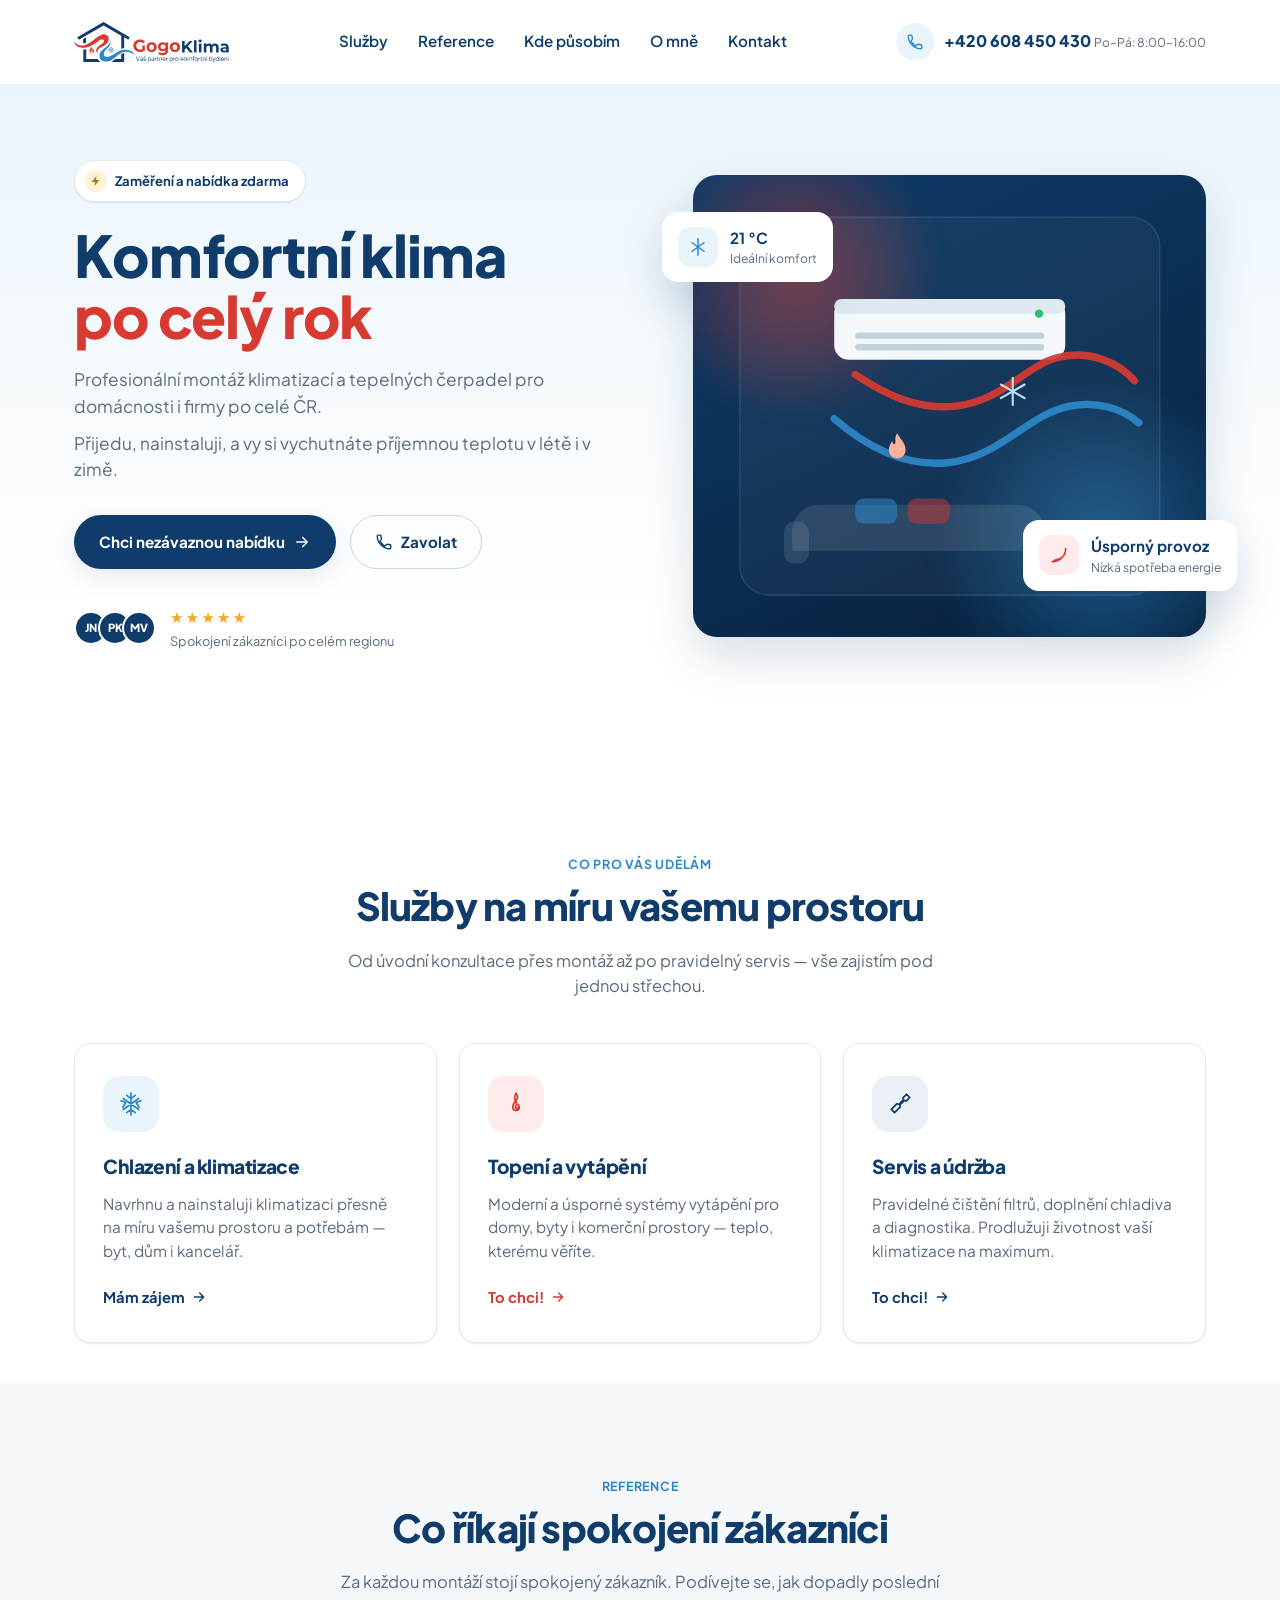
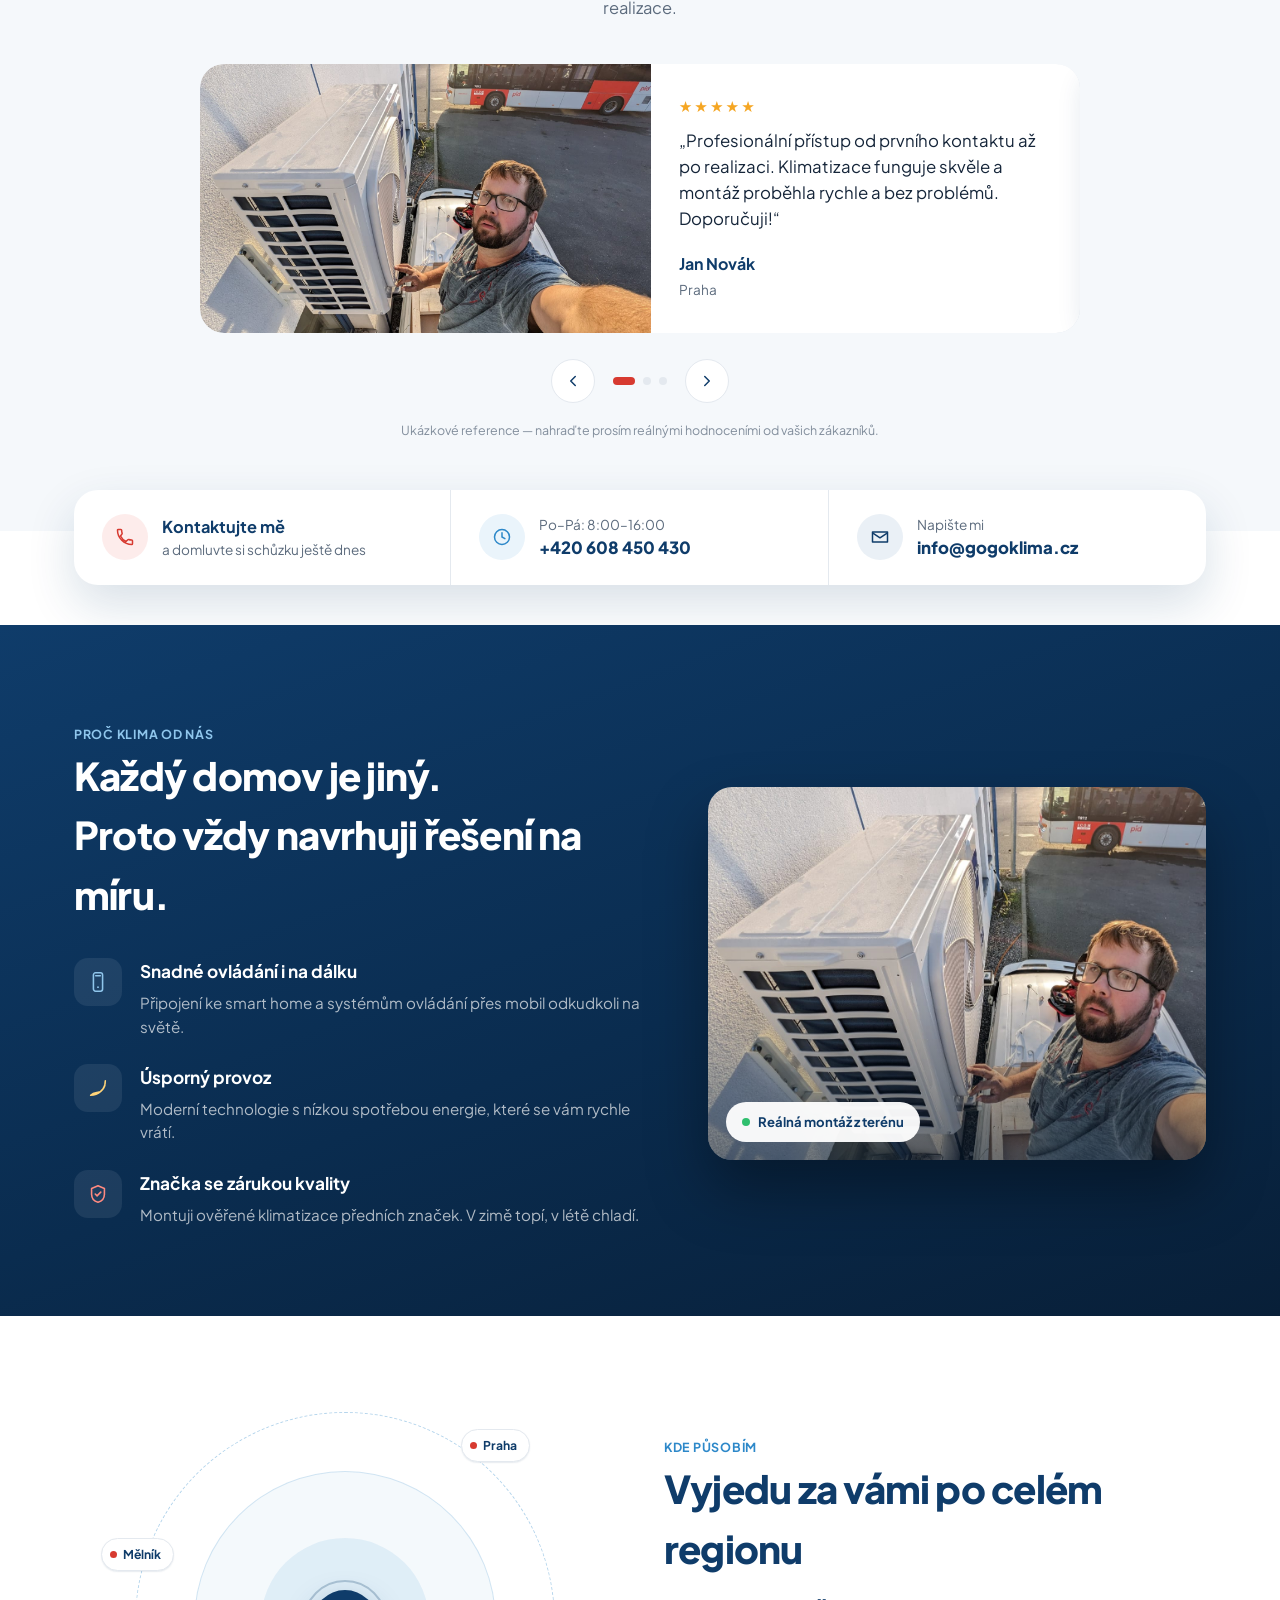
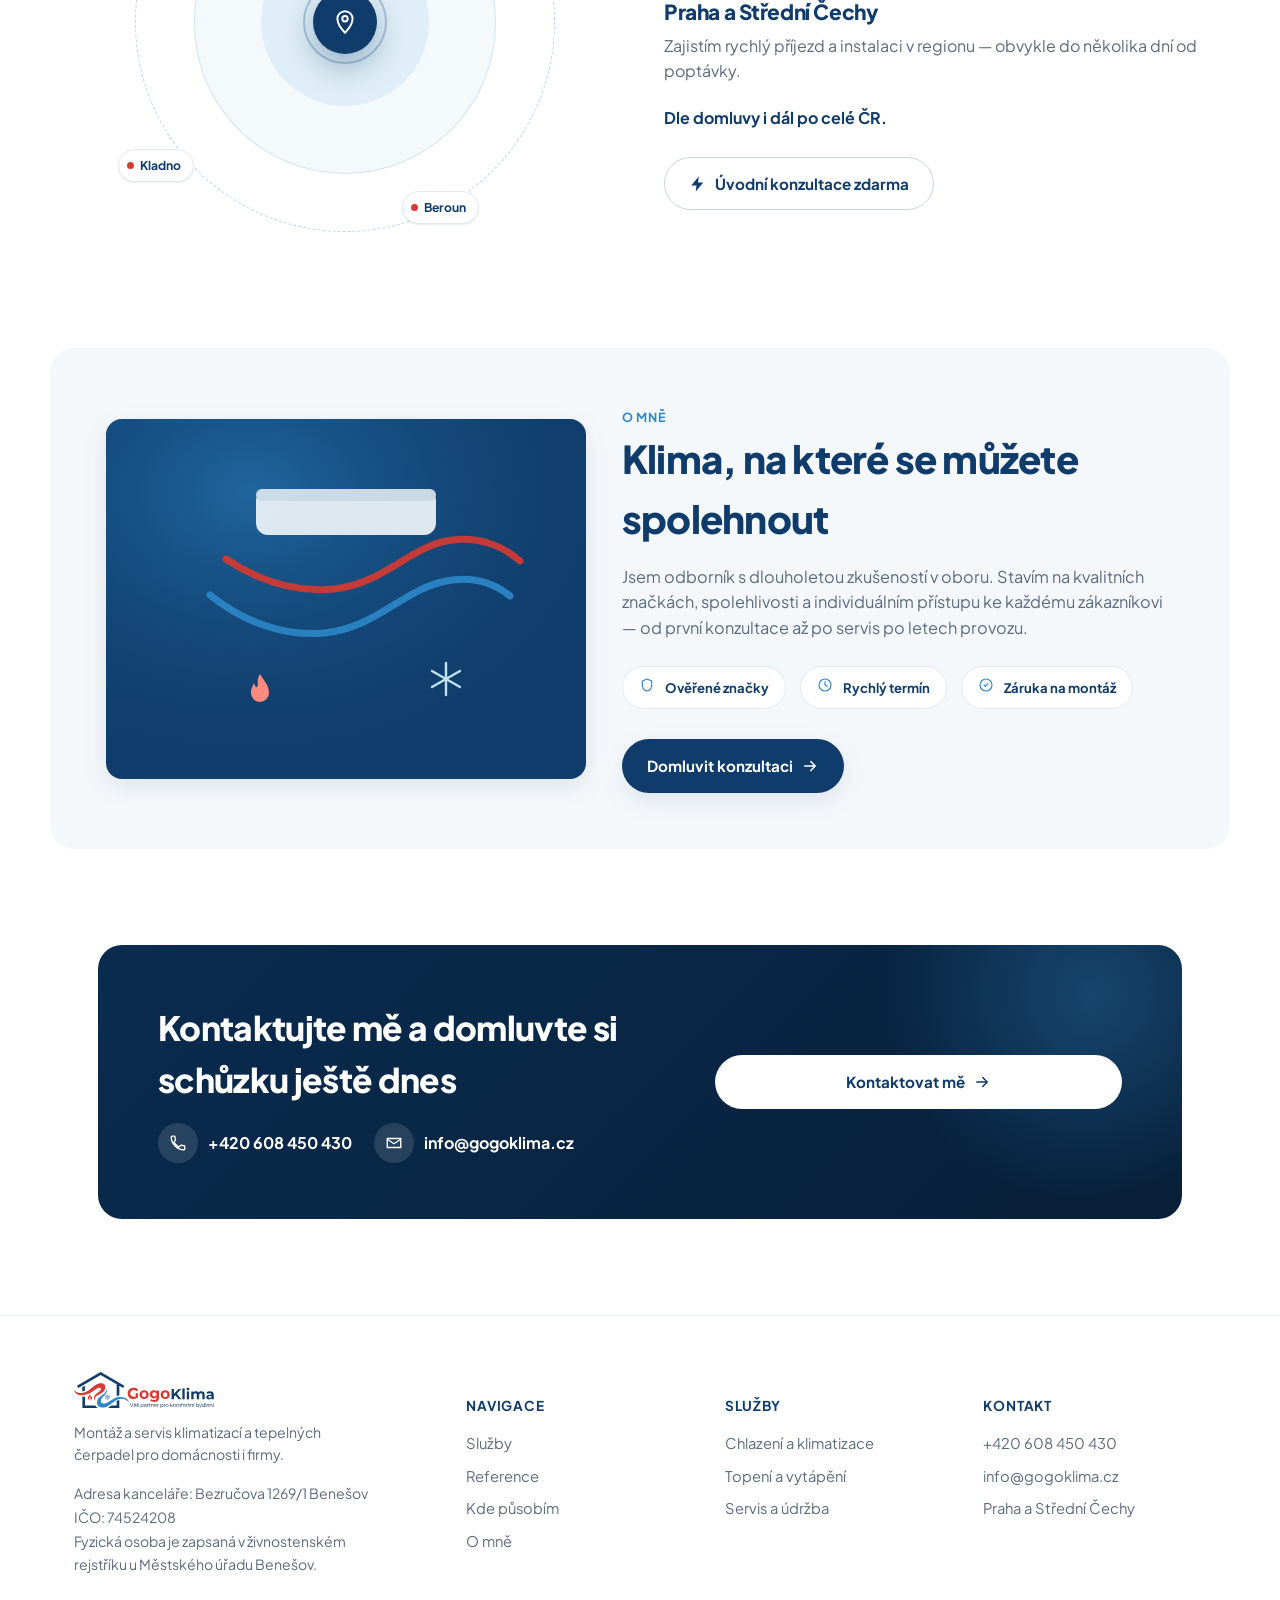
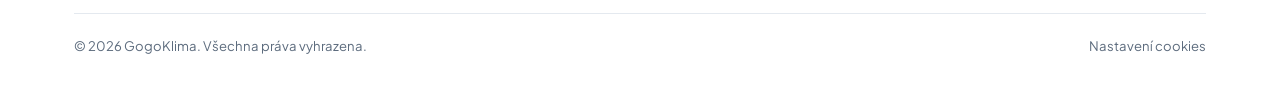
==== commit 88827e0e: "Update index.html" ====
--- a/index.html
+++ b/index.html
@@ -150,7 +150,7 @@
         <h1>Komfortní klima<br><span class="accent">po celý rok</span></h1>
 
         <p class="hero-lead">Profesionální montáž klimatizací a tepelných čerpadel pro domácnosti i firmy po celé ČR.</p>
-        <p class="hero-lead">Přijedeme, nainstalujeme, a vy si vychutnáte příjemnou teplotu v létě i v zimě.</p>
+        <p class="hero-lead">Přijedu, nainstaluji, a vy si vychutnáte příjemnou teplotu v létě i v zimě.</p>
 
         <div class="hero-cta">
           <a href="#kontakt" class="btn btn-navy">
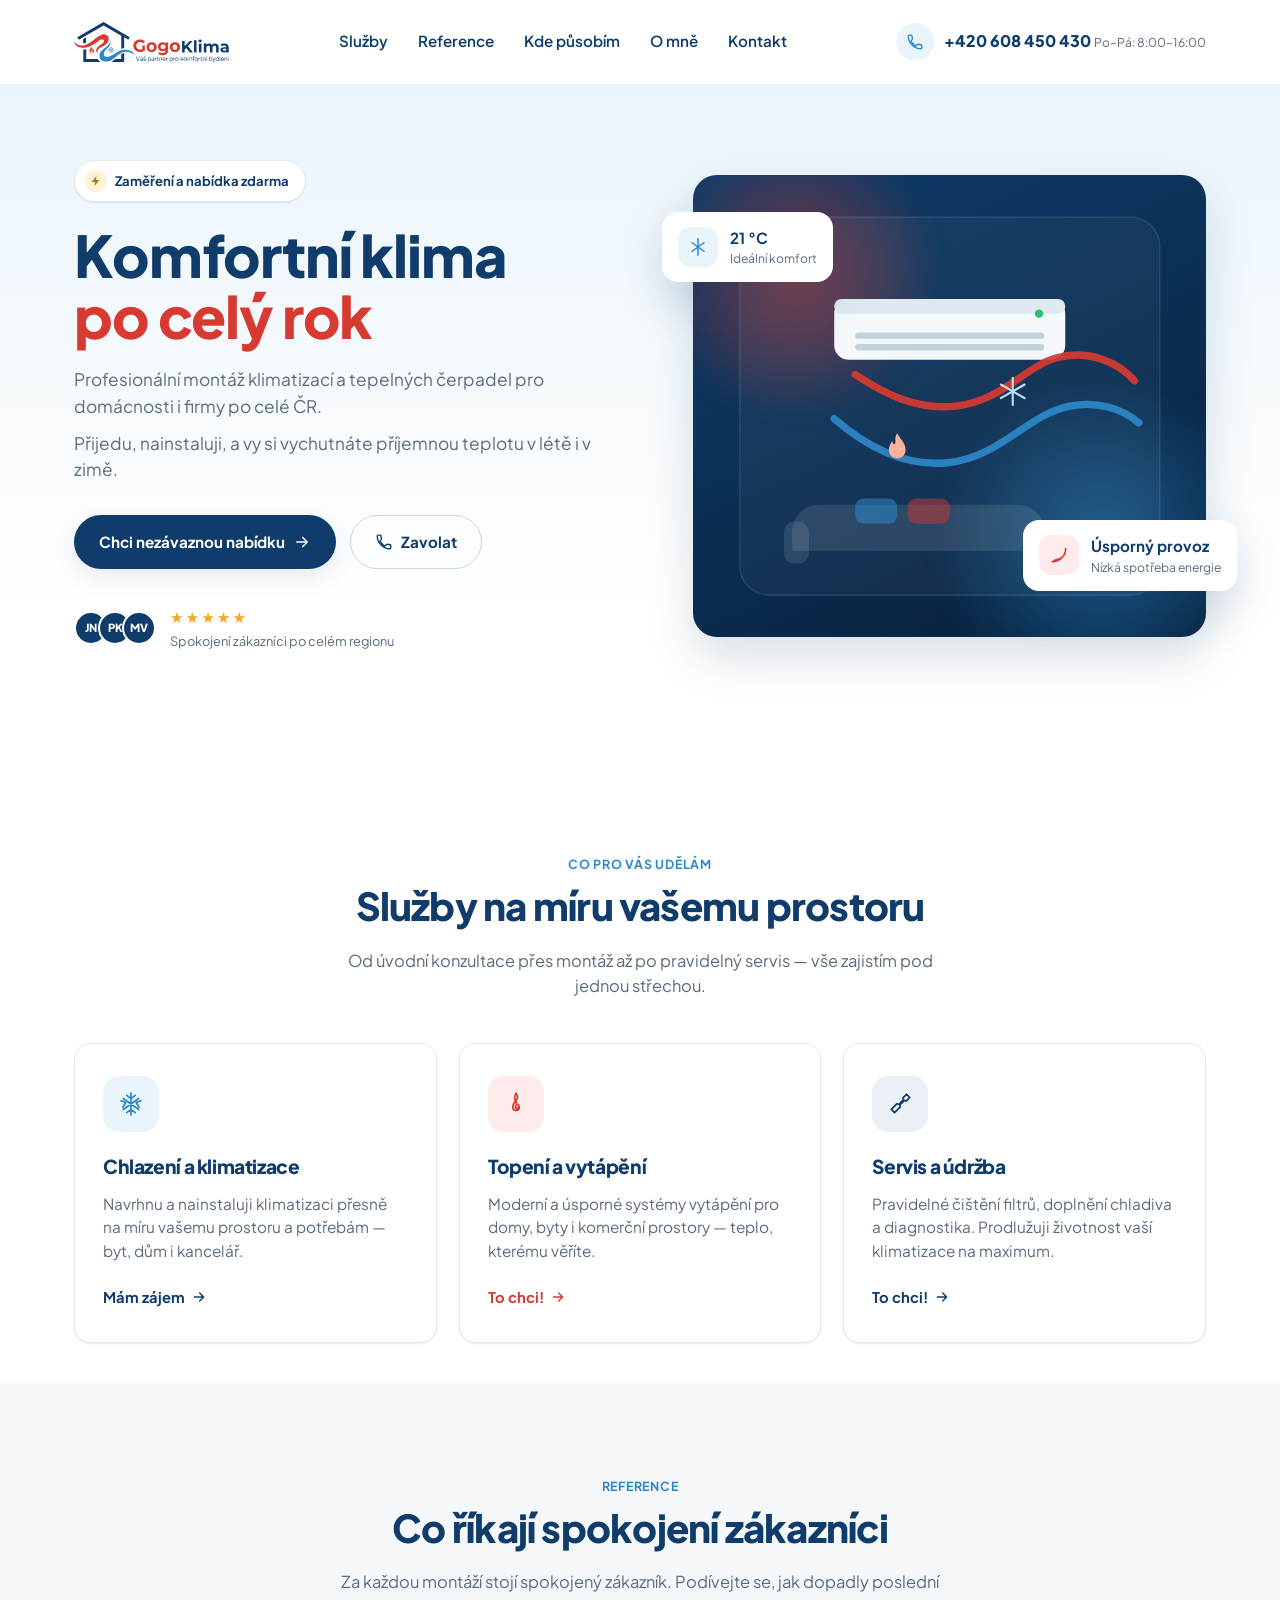
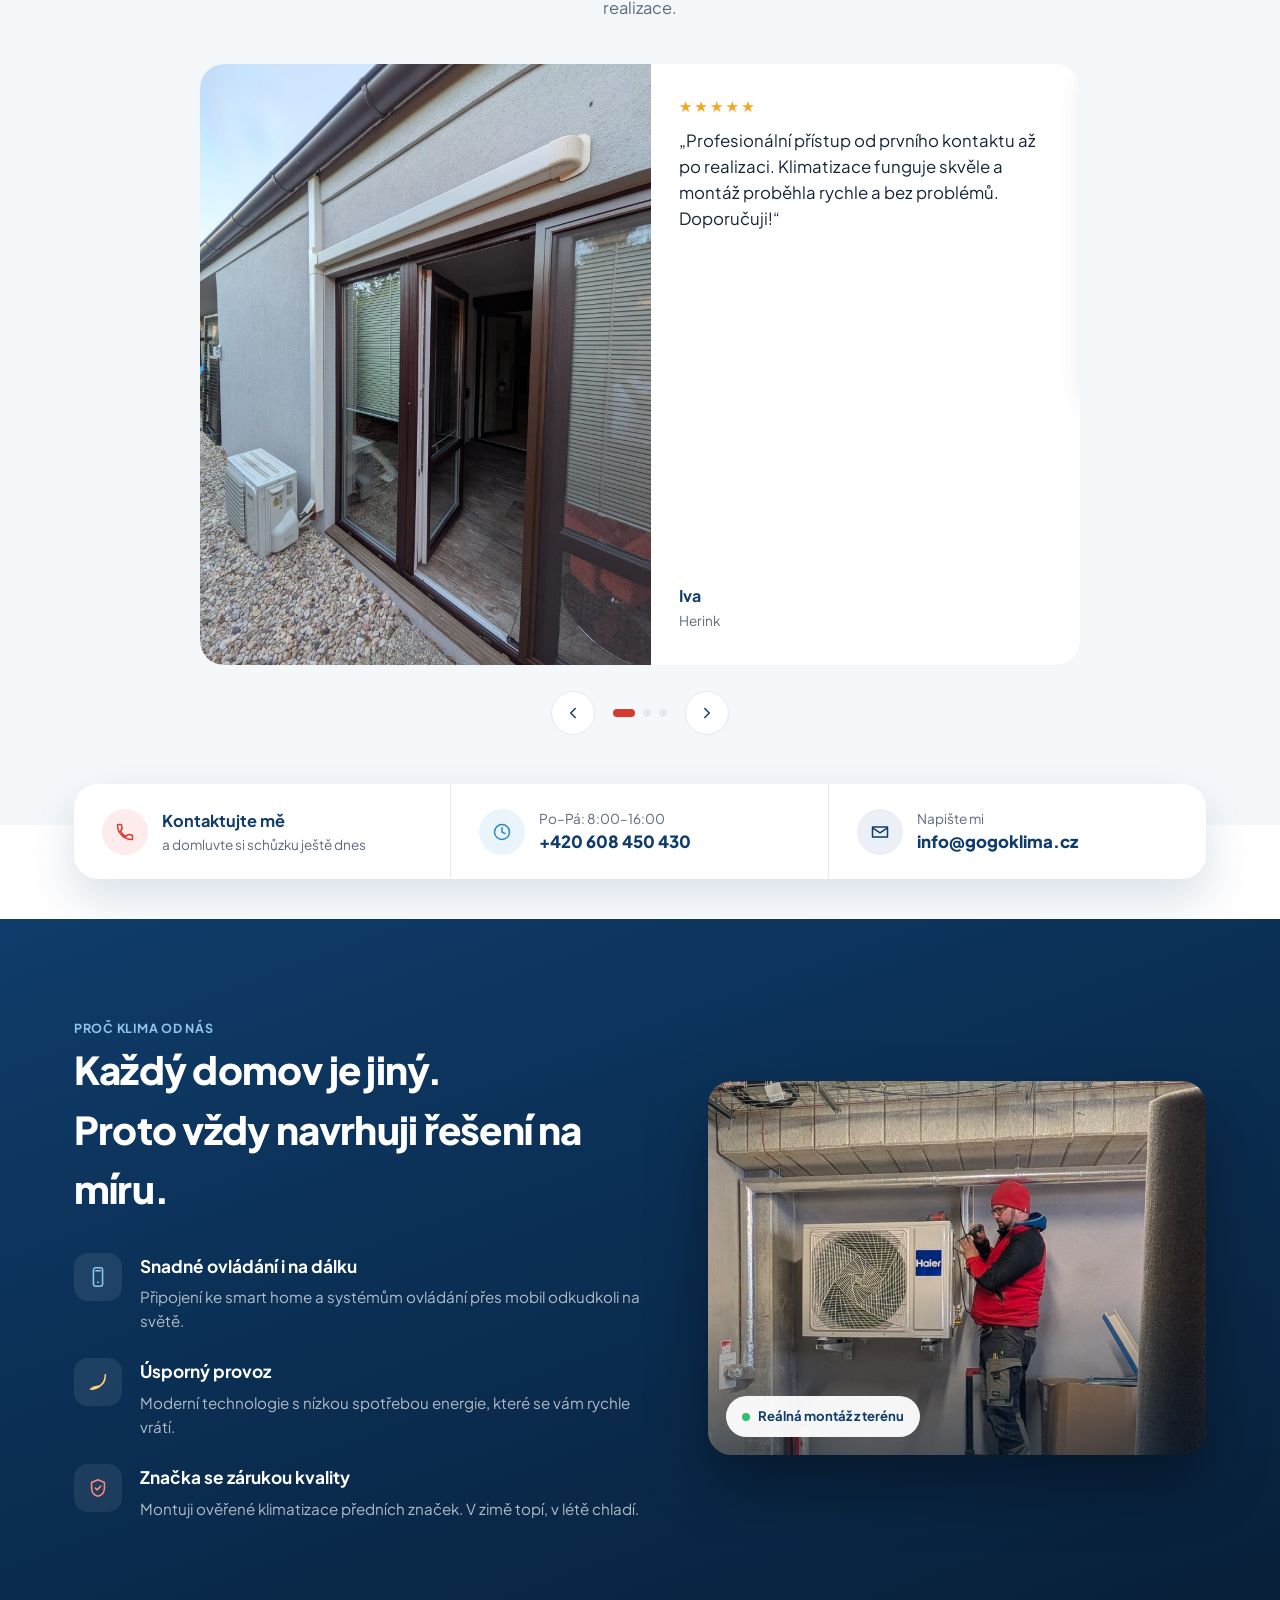
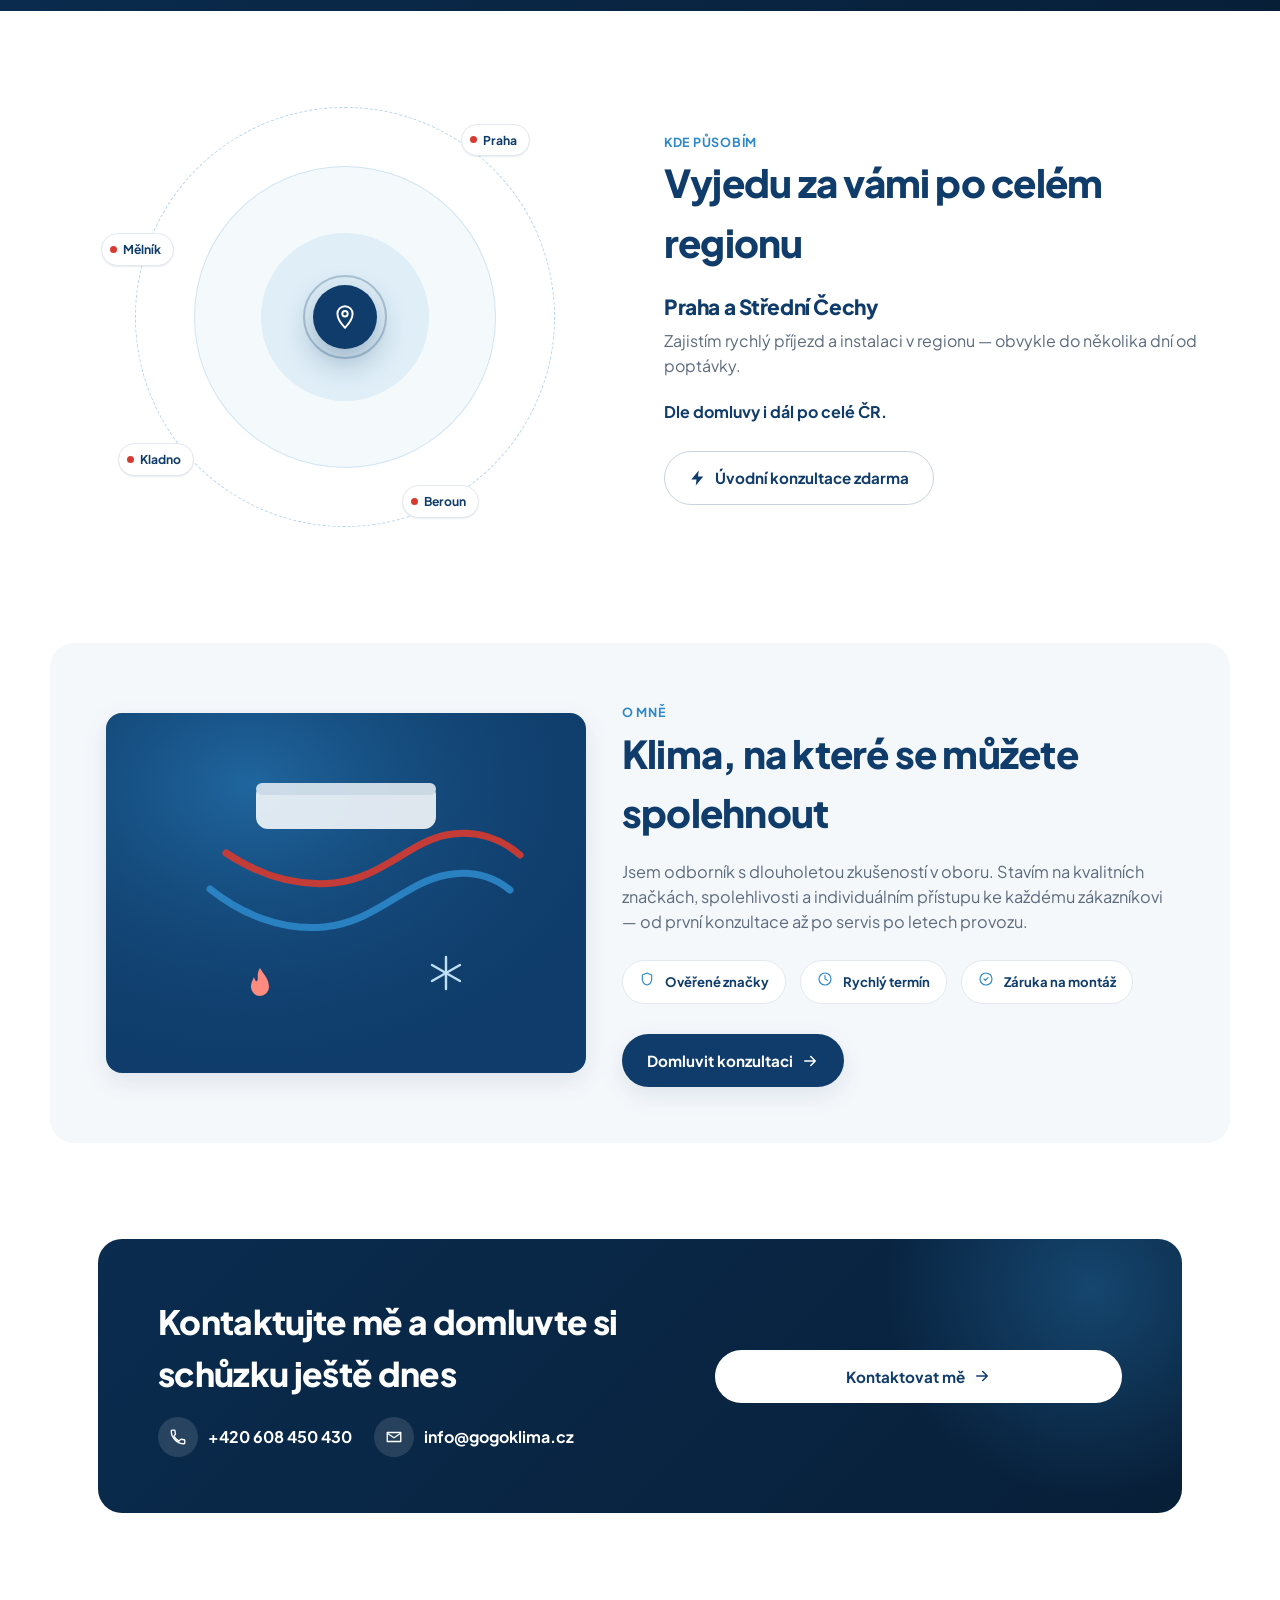
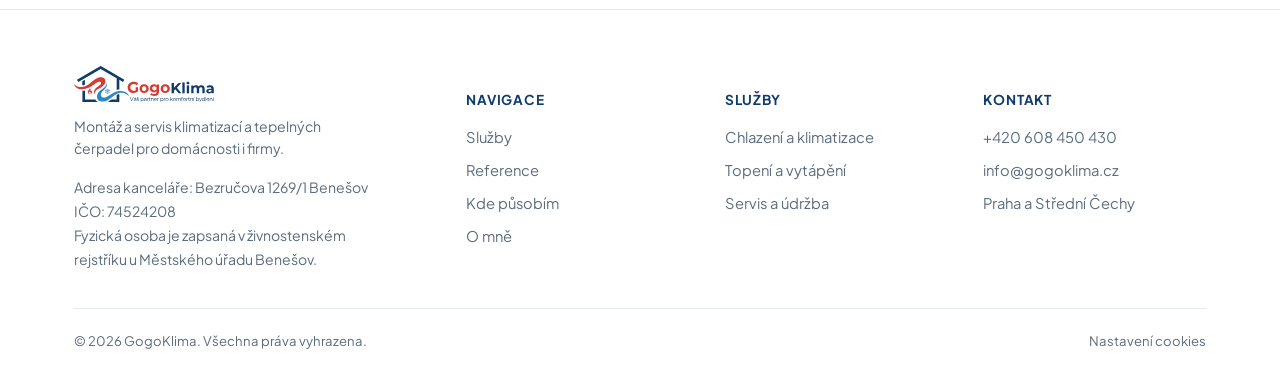
==== commit 550383fd: "Update index.html" ====
--- a/index.html
+++ b/index.html
@@ -290,12 +290,12 @@
             <div class="testi-slide">
               <div class="testi-card">
                 <div class="testi-photo">
-                  <img src="assets/img/instalace-venkovni-jednotka.jpg" alt="Instalace venkovní jednotky klimatizace" loading="lazy">
+                  <img src="assets/img/venkovni iva.jpeg" alt="Instalace venkovní jednotky klimatizace" loading="lazy">
                 </div>
                 <div class="testi-body">
                   <div class="testi-stars">★★★★★</div>
                   <p class="quote">„Profesionální přístup od prvního kontaktu až po realizaci. Klimatizace funguje skvěle a montáž proběhla rychle a bez problémů. Doporučuji!“</p>
-                  <div class="who"><strong>Jan Novák</strong><span>Praha</span></div>
+                  <div class="who"><strong>Iva</strong><span>Herink</span></div>
                 </div>
               </div>
             </div>
@@ -303,12 +303,12 @@
             <div class="testi-slide">
               <div class="testi-card">
                 <div class="testi-photo">
-                  <img src="assets/img/instalace-venkovni-jednotka.jpg" alt="Instalace klimatizace — realizace" loading="lazy">
+                  <img src="assets/img/Venkovni jednotka strecha.jpeg" alt="Instalace klimatizace — realizace" loading="lazy">
                 </div>
                 <div class="testi-body">
                   <div class="testi-stars">★★★★★</div>
                   <p class="quote">„Rychlá reakce, jasná nabídka bez skrytých poplatků a čistá práce. Klimatizaci mám zaběhlou už druhé léto a jede bez jediného zaškobrtnutí.“</p>
-                  <div class="who"><strong>Petra Kovářová</strong><span>Kladno</span></div>
+                  <div class="who"><strong>Petra</strong><span>Praha</span></div>
                 </div>
               </div>
             </div>
@@ -316,12 +316,12 @@
             <div class="testi-slide">
               <div class="testi-card">
                 <div class="testi-photo">
-                  <img src="assets/img/instalace-venkovni-jednotka.jpg" alt="Servis klimatizace" loading="lazy">
+                  <img src="assets/img/vnitrni jednotka iva.jpeg" alt="Servis klimatizace" loading="lazy">
                 </div>
                 <div class="testi-body">
                   <div class="testi-stars">★★★★★</div>
                   <p class="quote">„Oceňuji hlavně pravidelný servis a to, že mi vždy poradí, jak klimatizaci provozovat co nejúsporněji. Jednoznačně doporučuji dál.“</p>
-                  <div class="who"><strong>Martin Veselý</strong><span>Beroun</span></div>
+                  <div class="who"><strong>Jiří</strong><span>Praha</span></div>
                 </div>
               </div>
             </div>
@@ -343,7 +343,6 @@
           </button>
         </div>
 
-        <p class="testi-note">Ukázkové reference — nahraďte prosím reálnými hodnoceními od vašich zákazníků.</p>
       </div>
     </div>
   </section>
@@ -424,7 +423,7 @@
       </div>
 
       <div class="why-photo reveal">
-        <img src="assets/img/instalace-venkovni-jednotka.jpg" alt="Montáž venkovní jednotky klimatizace v terénu" loading="lazy">
+        <img src="assets/img/instalace vnitřní jednotka.jpeg" alt="Montáž vnitřní jednotky klimatizace v terénu" loading="lazy">
         <span class="why-photo-badge"><span class="d"></span>Reálná montáž z terénu</span>
       </div>
     </div>
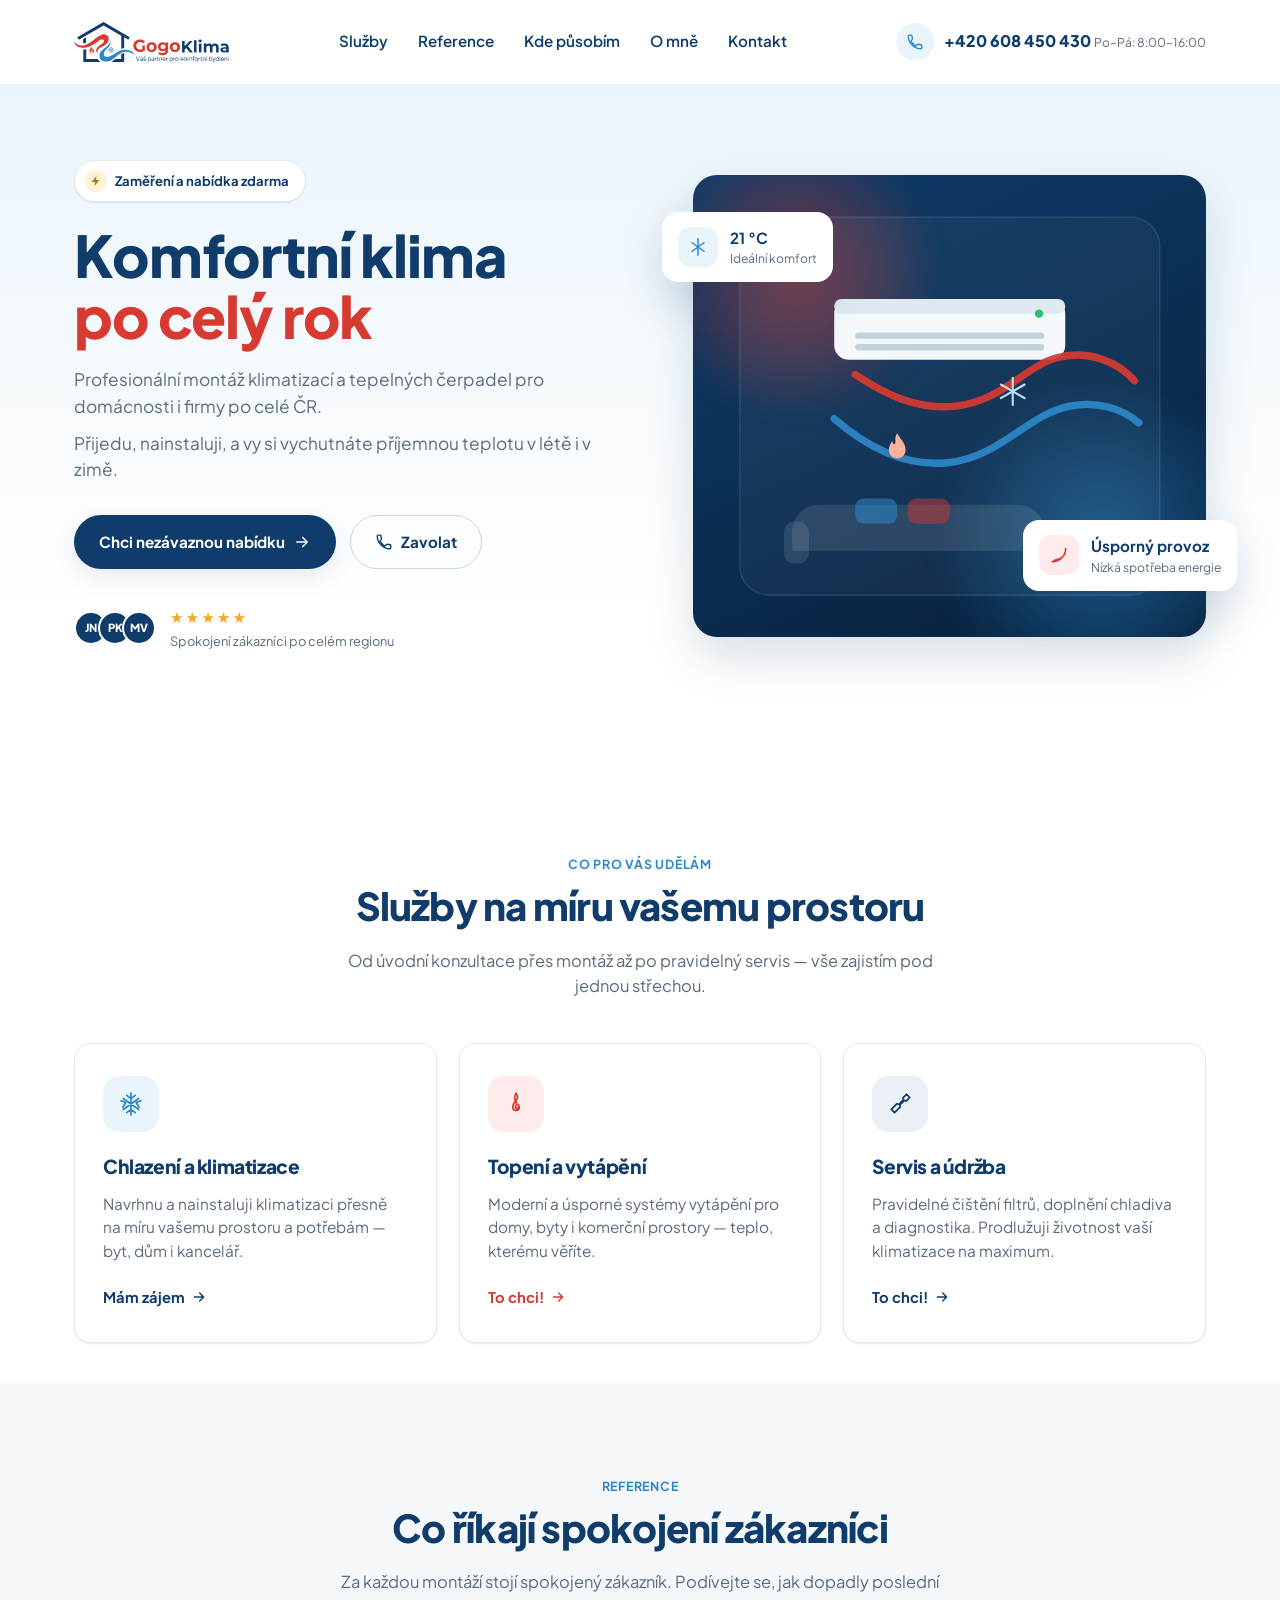
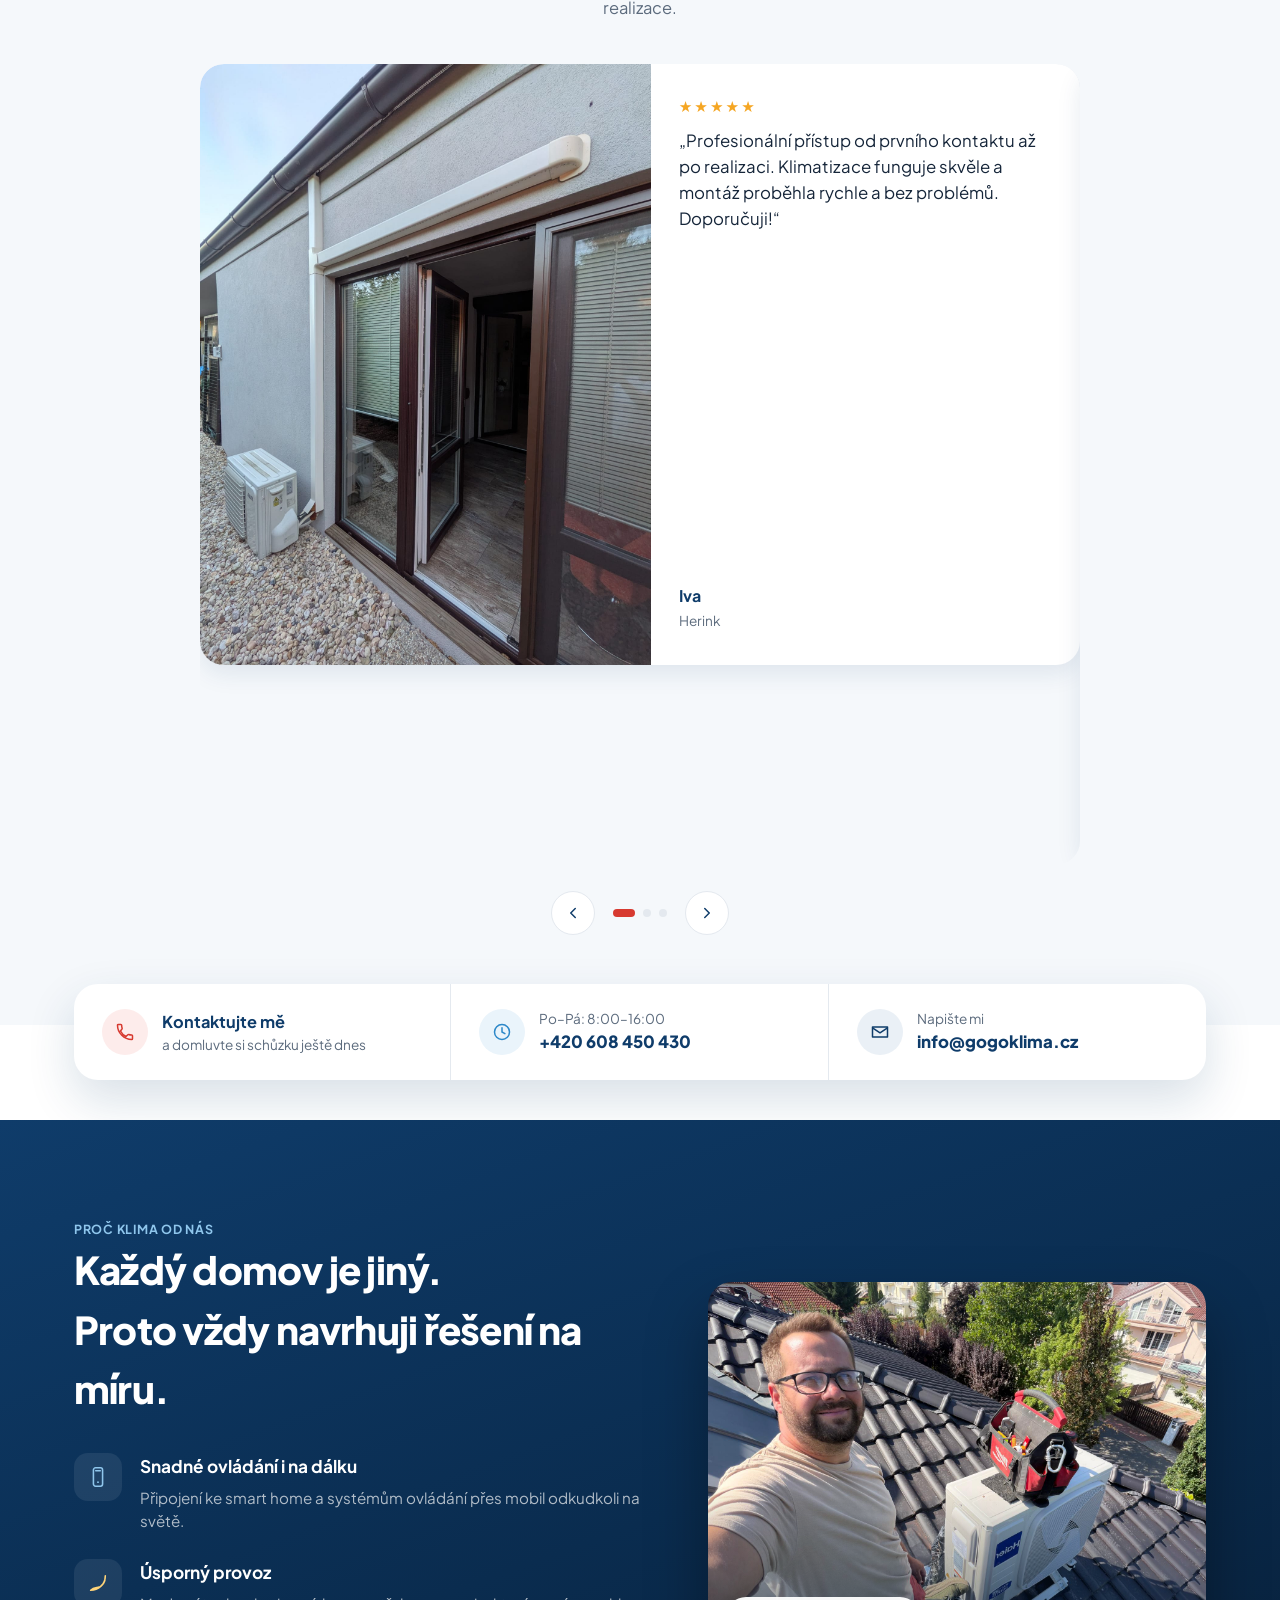
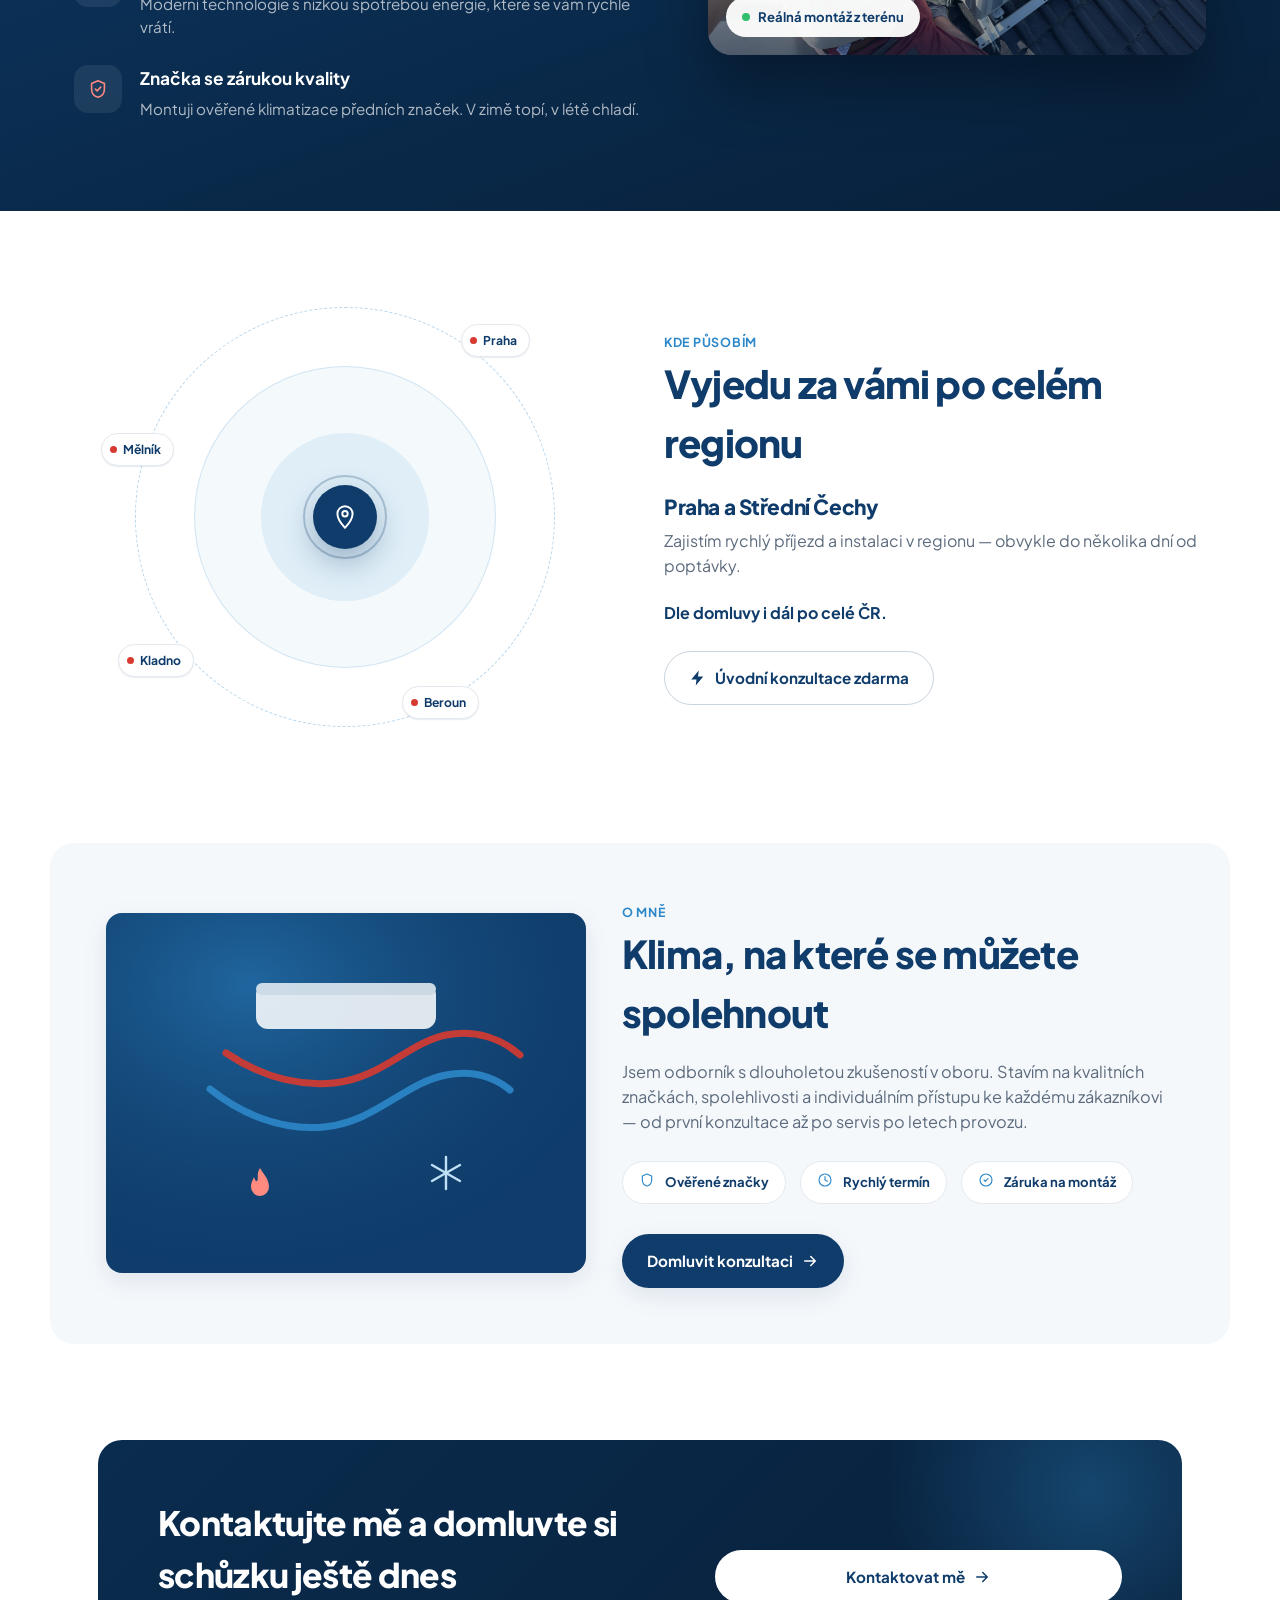
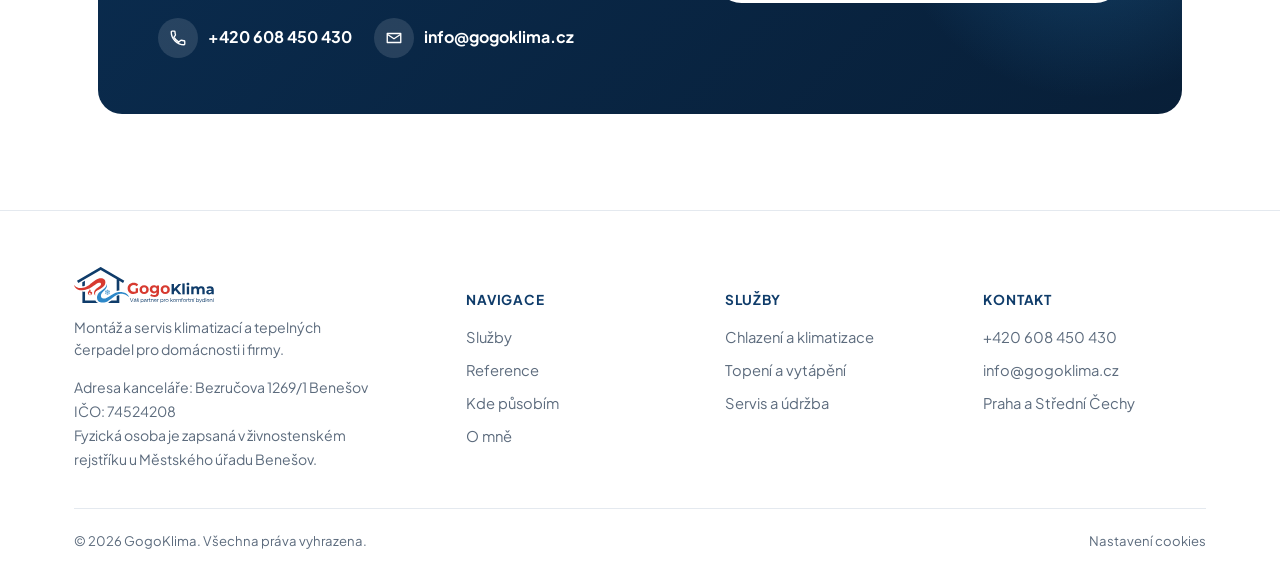
==== commit cef86bde: "Update index.html" ====
--- a/index.html
+++ b/index.html
@@ -303,11 +303,11 @@
             <div class="testi-slide">
               <div class="testi-card">
                 <div class="testi-photo">
-                  <img src="assets/img/Venkovni jednotka strecha.jpeg" alt="Instalace klimatizace — realizace" loading="lazy">
+                  <img src="assets/img/instalace vnitřní jednotka.jpeg" alt="Instalace klimatizace — realizace" loading="lazy">
                 </div>
                 <div class="testi-body">
                   <div class="testi-stars">★★★★★</div>
-                  <p class="quote">„Rychlá reakce, jasná nabídka bez skrytých poplatků a čistá práce. Klimatizaci mám zaběhlou už druhé léto a jede bez jediného zaškobrtnutí.“</p>
+                  <p class="quote">„Rychlá reakce, jasná nabídka bez skrytých poplatků a čistá práce. Klimatizaci mám zaběhlou už druhým rokem a jede bez jediného zaškobrtnutí.“</p>
                   <div class="who"><strong>Petra</strong><span>Praha</span></div>
                 </div>
               </div>
@@ -423,7 +423,7 @@
       </div>
 
       <div class="why-photo reveal">
-        <img src="assets/img/instalace vnitřní jednotka.jpeg" alt="Montáž vnitřní jednotky klimatizace v terénu" loading="lazy">
+        <img src="assets/img/Venkovni jednotka strecha.jpeg" alt="Montáž vnitřní jednotky klimatizace v terénu" loading="lazy">
         <span class="why-photo-badge"><span class="d"></span>Reálná montáž z terénu</span>
       </div>
     </div>
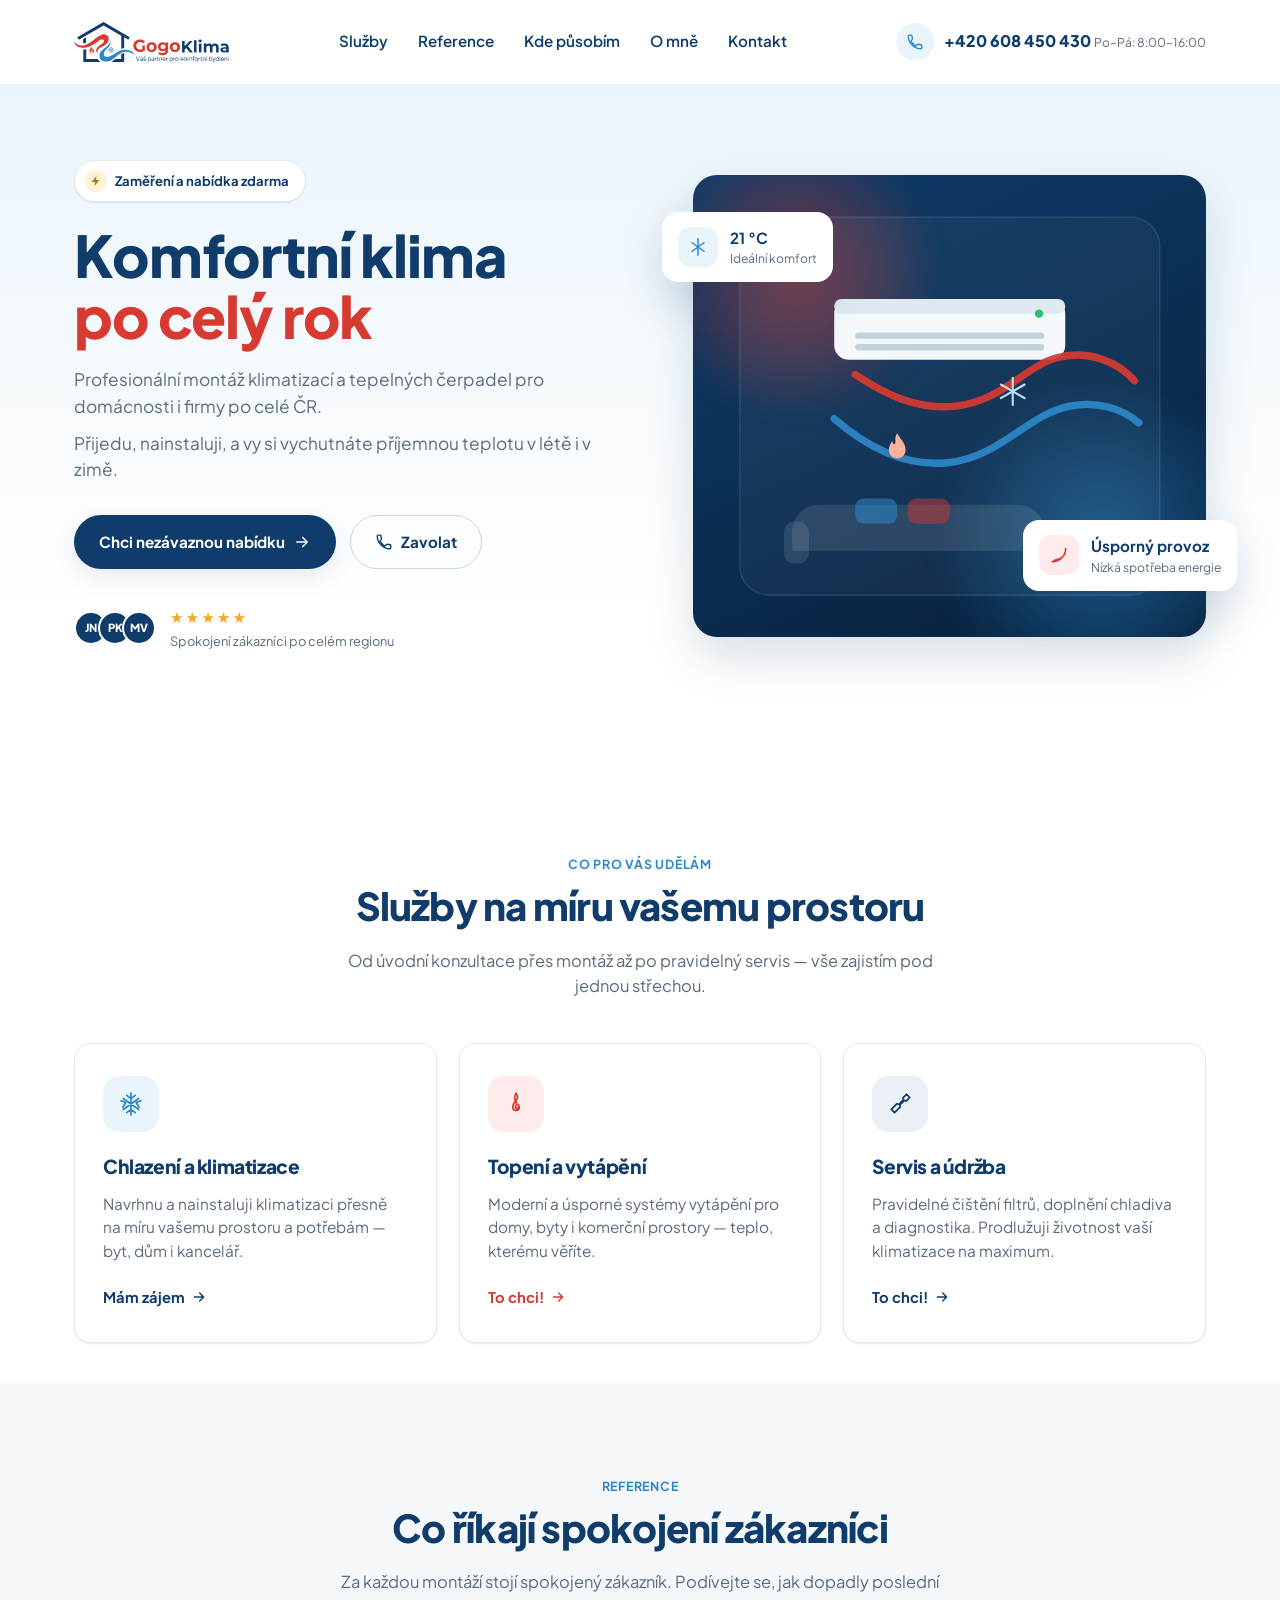
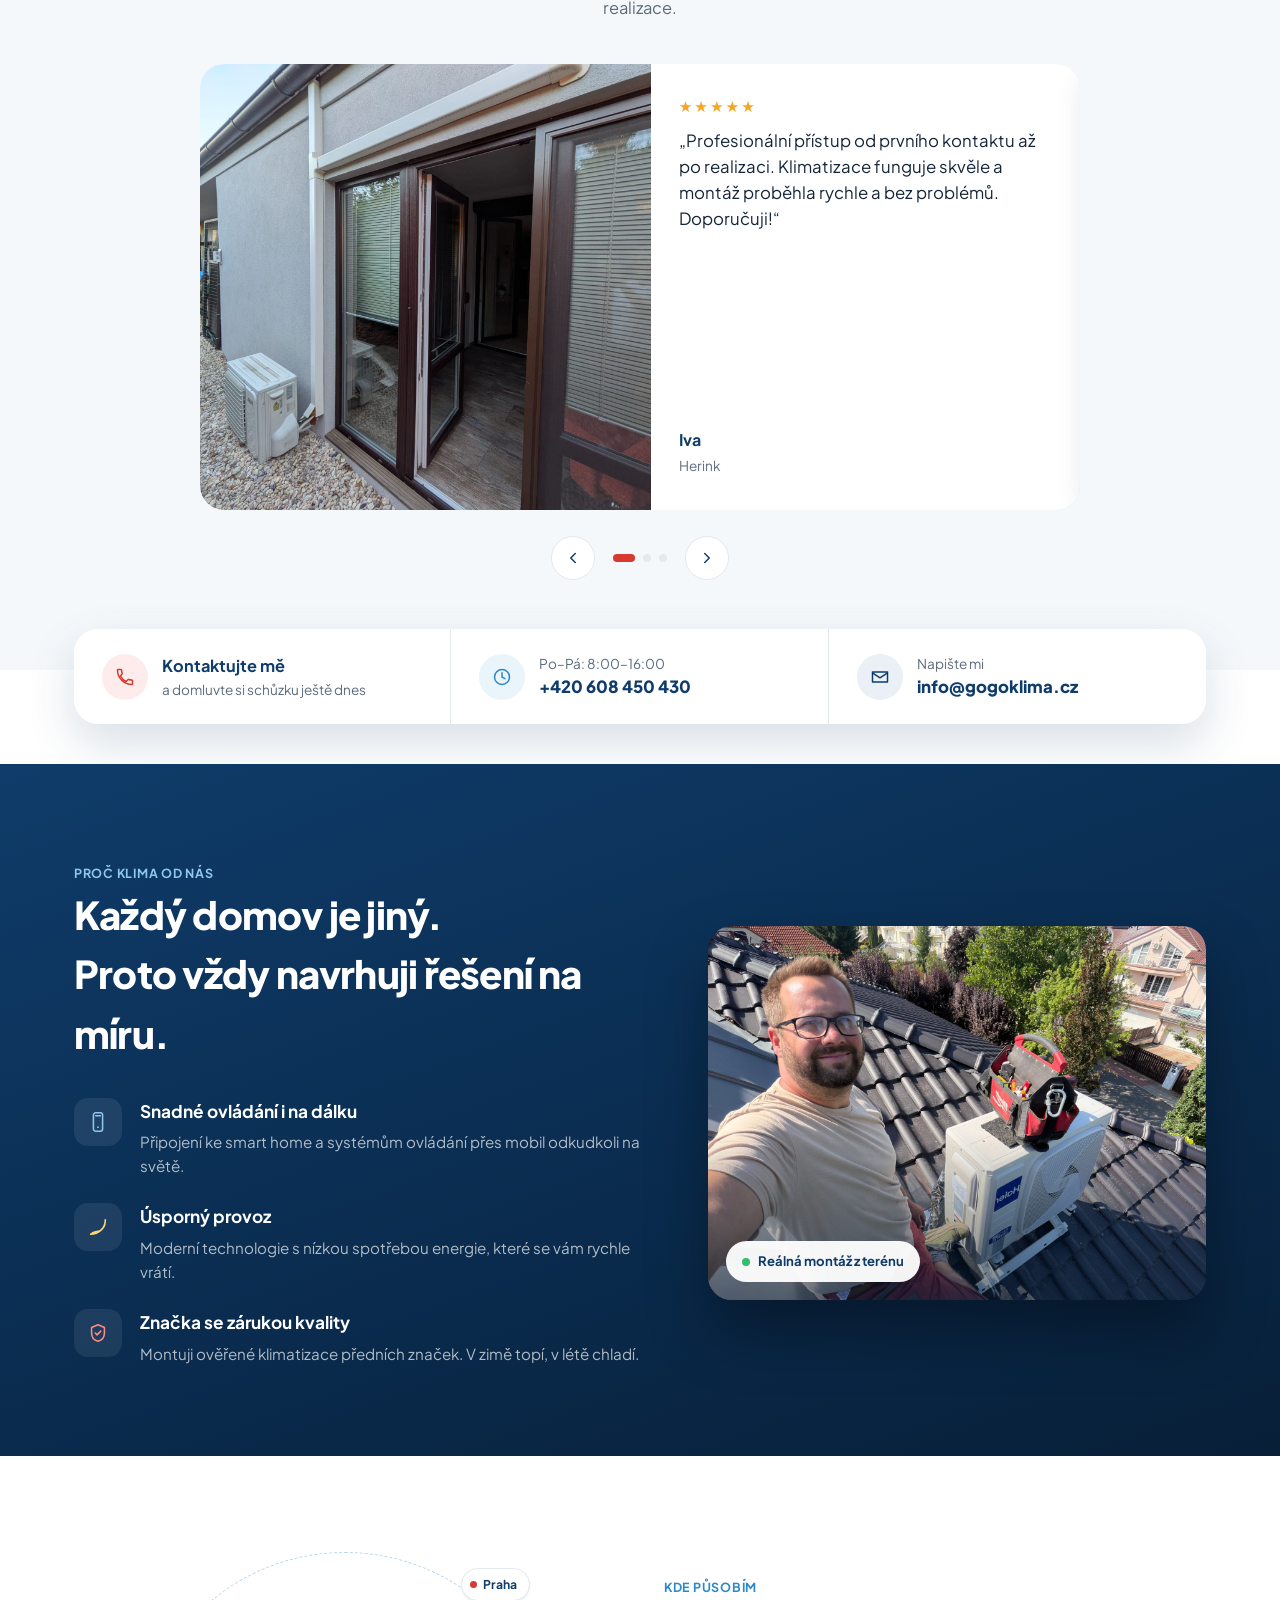
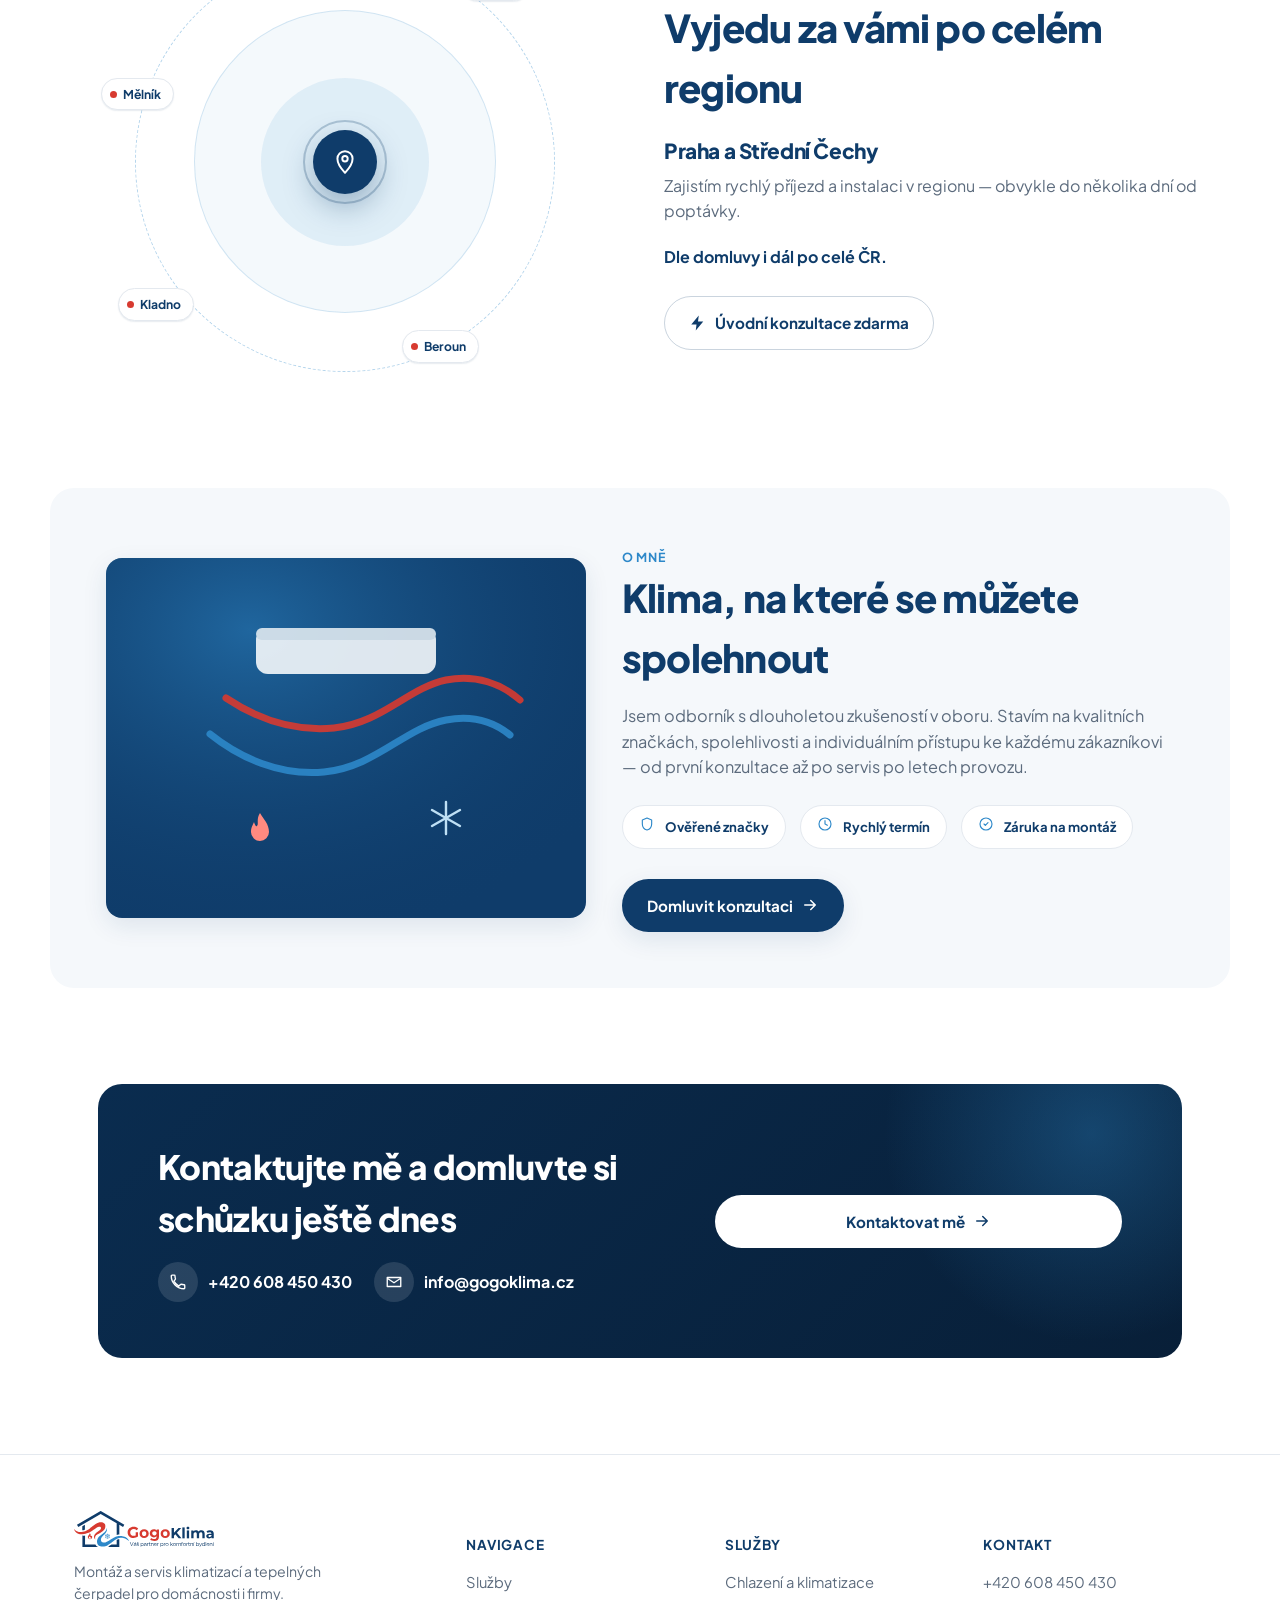
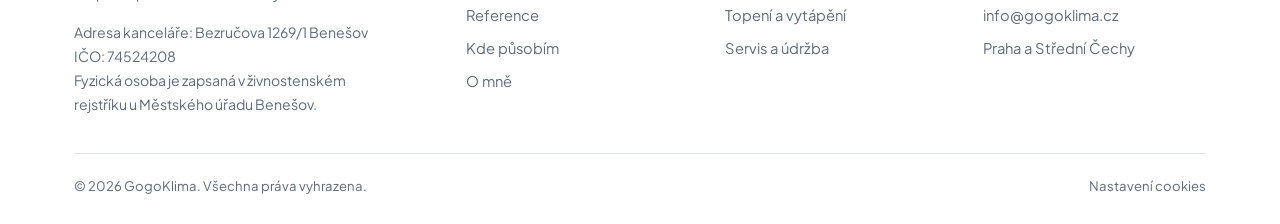
==== commit 10ff2ae2: "Update index.html" ====
--- a/index.html
+++ b/index.html
@@ -290,7 +290,7 @@
             <div class="testi-slide">
               <div class="testi-card">
                 <div class="testi-photo">
-                  <img src="assets/img/venkovni iva.jpeg" alt="Instalace venkovní jednotky klimatizace" loading="lazy">
+                  <img src="assets/img/venkovni iva_OR.jpg" alt="Instalace venkovní jednotky klimatizace" loading="lazy">
                 </div>
                 <div class="testi-body">
                   <div class="testi-stars">★★★★★</div>
@@ -303,7 +303,7 @@
             <div class="testi-slide">
               <div class="testi-card">
                 <div class="testi-photo">
-                  <img src="assets/img/instalace vnitřní jednotka.jpeg" alt="Instalace klimatizace — realizace" loading="lazy">
+                  <img src="assets/img/instalace vnitrni OR.jpg" alt="Instalace klimatizace — realizace" loading="lazy">
                 </div>
                 <div class="testi-body">
                   <div class="testi-stars">★★★★★</div>
@@ -316,7 +316,7 @@
             <div class="testi-slide">
               <div class="testi-card">
                 <div class="testi-photo">
-                  <img src="assets/img/vnitrni jednotka iva.jpeg" alt="Servis klimatizace" loading="lazy">
+                  <img src="assets/img/vnitrni jirka OR.jpg" alt="Servis klimatizace" loading="lazy">
                 </div>
                 <div class="testi-body">
                   <div class="testi-stars">★★★★★</div>
--- a/css/styles.css
+++ b/css/styles.css
@@ -381,17 +381,67 @@
   grid-template-columns: 1fr;
   overflow: hidden;
 }
-.testi-photo { aspect-ratio: 16/11; overflow: hidden; background: var(--navy); }
-.testi-photo img { width: 100%; height: 100%; object-fit: cover; }
-.testi-body { padding: 30px 28px 32px; display: flex; flex-direction: column; }
-.testi-quote-mark { color: var(--blue); opacity: 0.35; margin-bottom: 6px; }
-.testi-body p.quote { font-size: 1.05rem; color: var(--ink); flex: 1; }
-.testi-body .who { margin-top: 20px; }
-.testi-body .who strong { display: block; color: var(--navy); }
-.testi-body .who span { font-size: 0.85rem; color: var(--muted); }
-.testi-stars { color: #f5a623; letter-spacing: 2px; margin-bottom: 10px; font-size: 0.95rem; }
-
-.testi-note { text-align: center; font-size: 0.78rem; color: var(--muted); margin-top: 18px; opacity: 0.75; }
+.testi-photo {
+  width: 100%;
+  aspect-ratio: 4 / 3;
+  overflow: hidden;
+  background: var(--navy);
+}
+
+.testi-photo img {
+  width: 100%;
+  height: 100%;
+  display: block;
+  object-fit: cover;
+  object-position: center;
+}
+
+.testi-body {
+  padding: 30px 28px 32px;
+  display: flex;
+  flex-direction: column;
+}
+
+.testi-quote-mark {
+  color: var(--blue);
+  opacity: 0.35;
+  margin-bottom: 6px;
+}
+
+.testi-body p.quote {
+  font-size: 1.05rem;
+  color: var(--ink);
+  flex: 1;
+}
+
+.testi-body .who {
+  margin-top: 20px;
+}
+
+.testi-body .who strong {
+  display: block;
+  color: var(--navy);
+}
+
+.testi-body .who span {
+  font-size: 0.85rem;
+  color: var(--muted);
+}
+
+.testi-stars {
+  color: #f5a623;
+  letter-spacing: 2px;
+  margin-bottom: 10px;
+  font-size: 0.95rem;
+}
+
+.testi-note {
+  text-align: center;
+  font-size: 0.78rem;
+  color: var(--muted);
+  margin-top: 18px;
+  opacity: 0.75;
+}
 
 .testi-controls { display: flex; align-items: center; justify-content: center; gap: 18px; margin-top: 26px; }
 .testi-arrow {
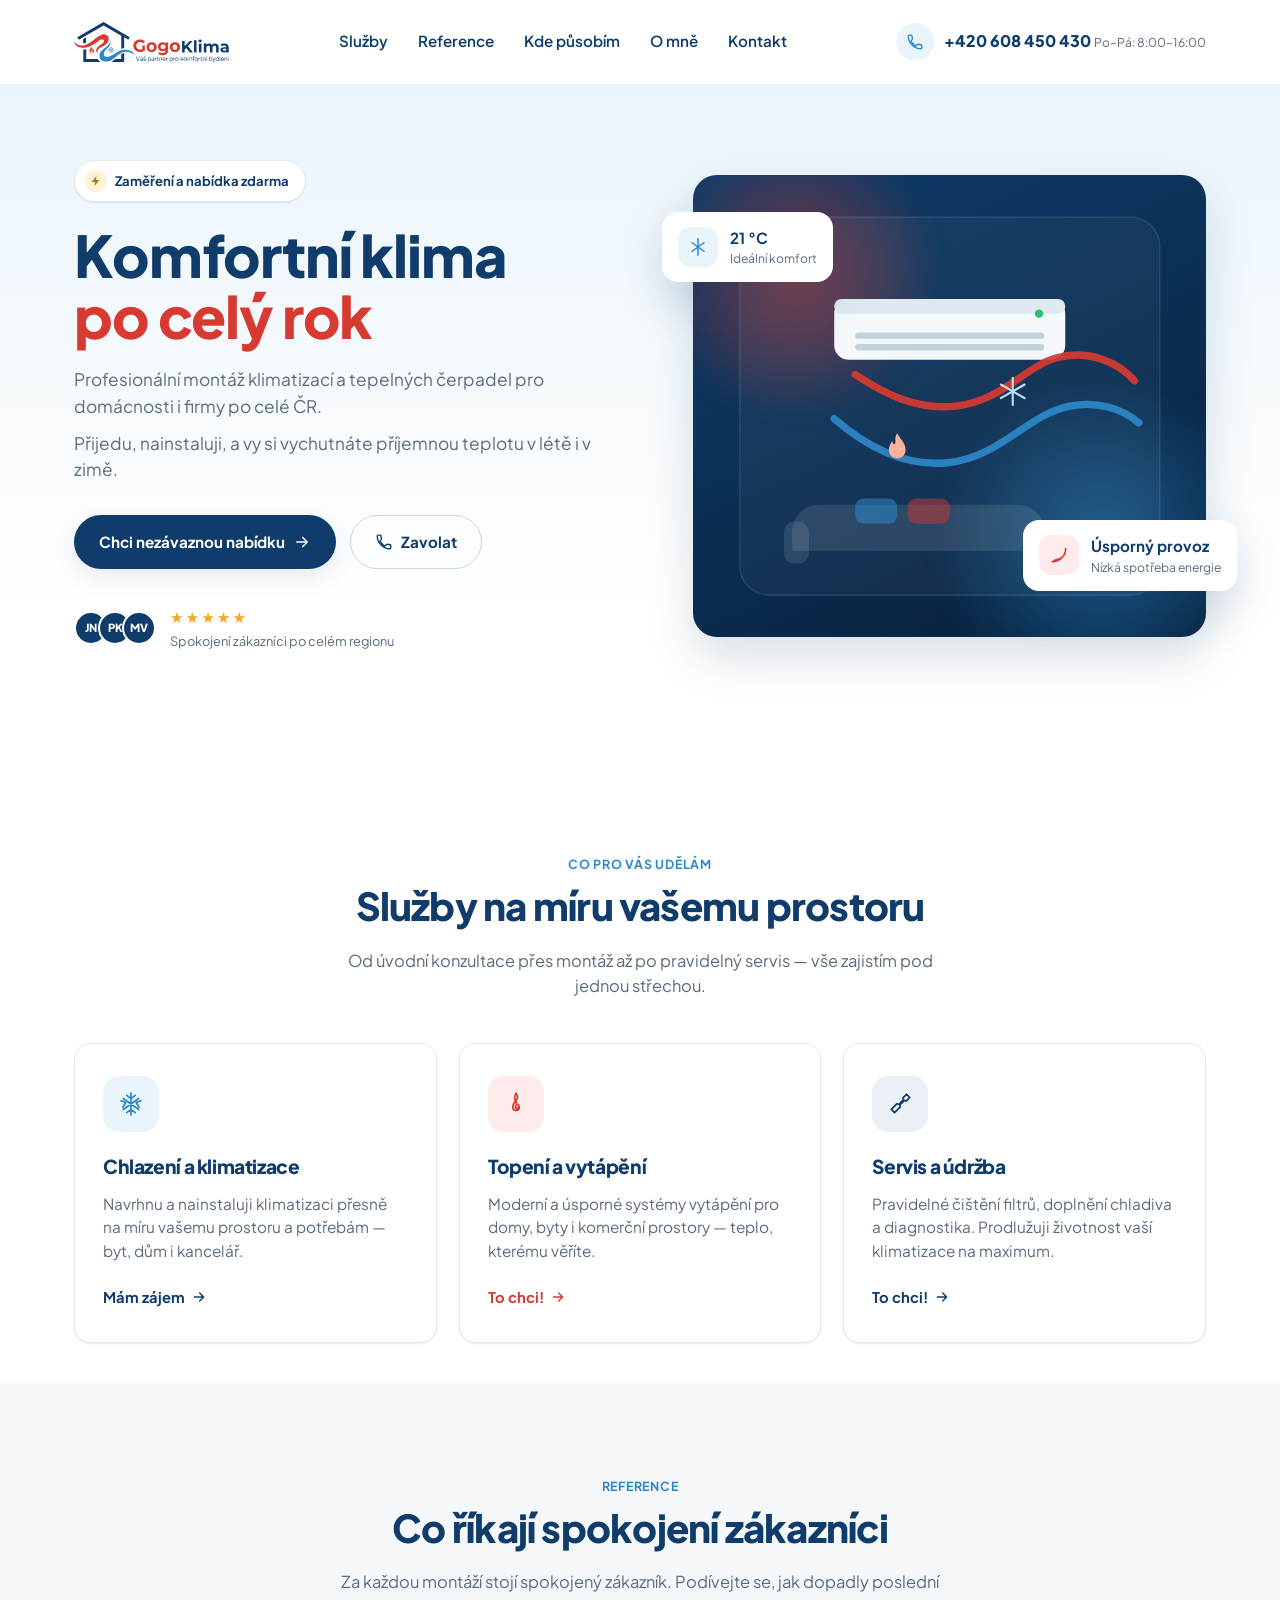
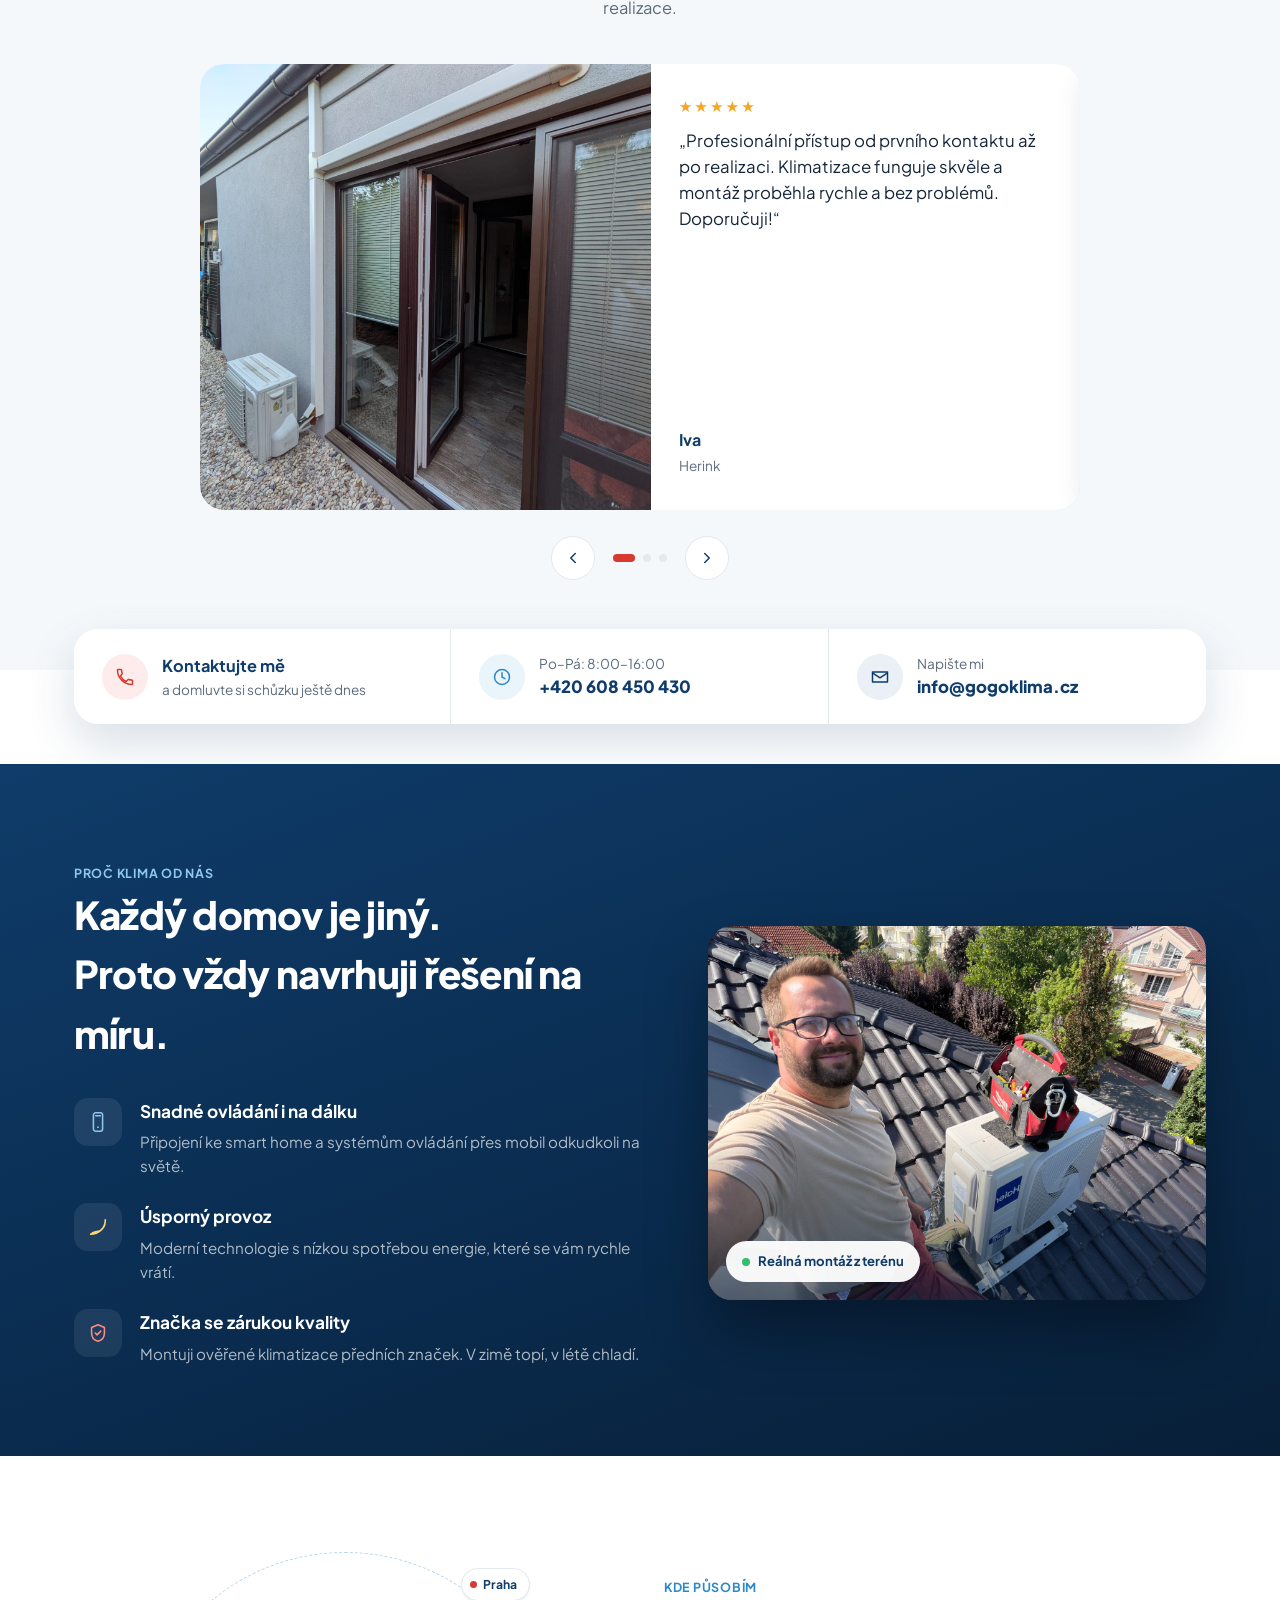
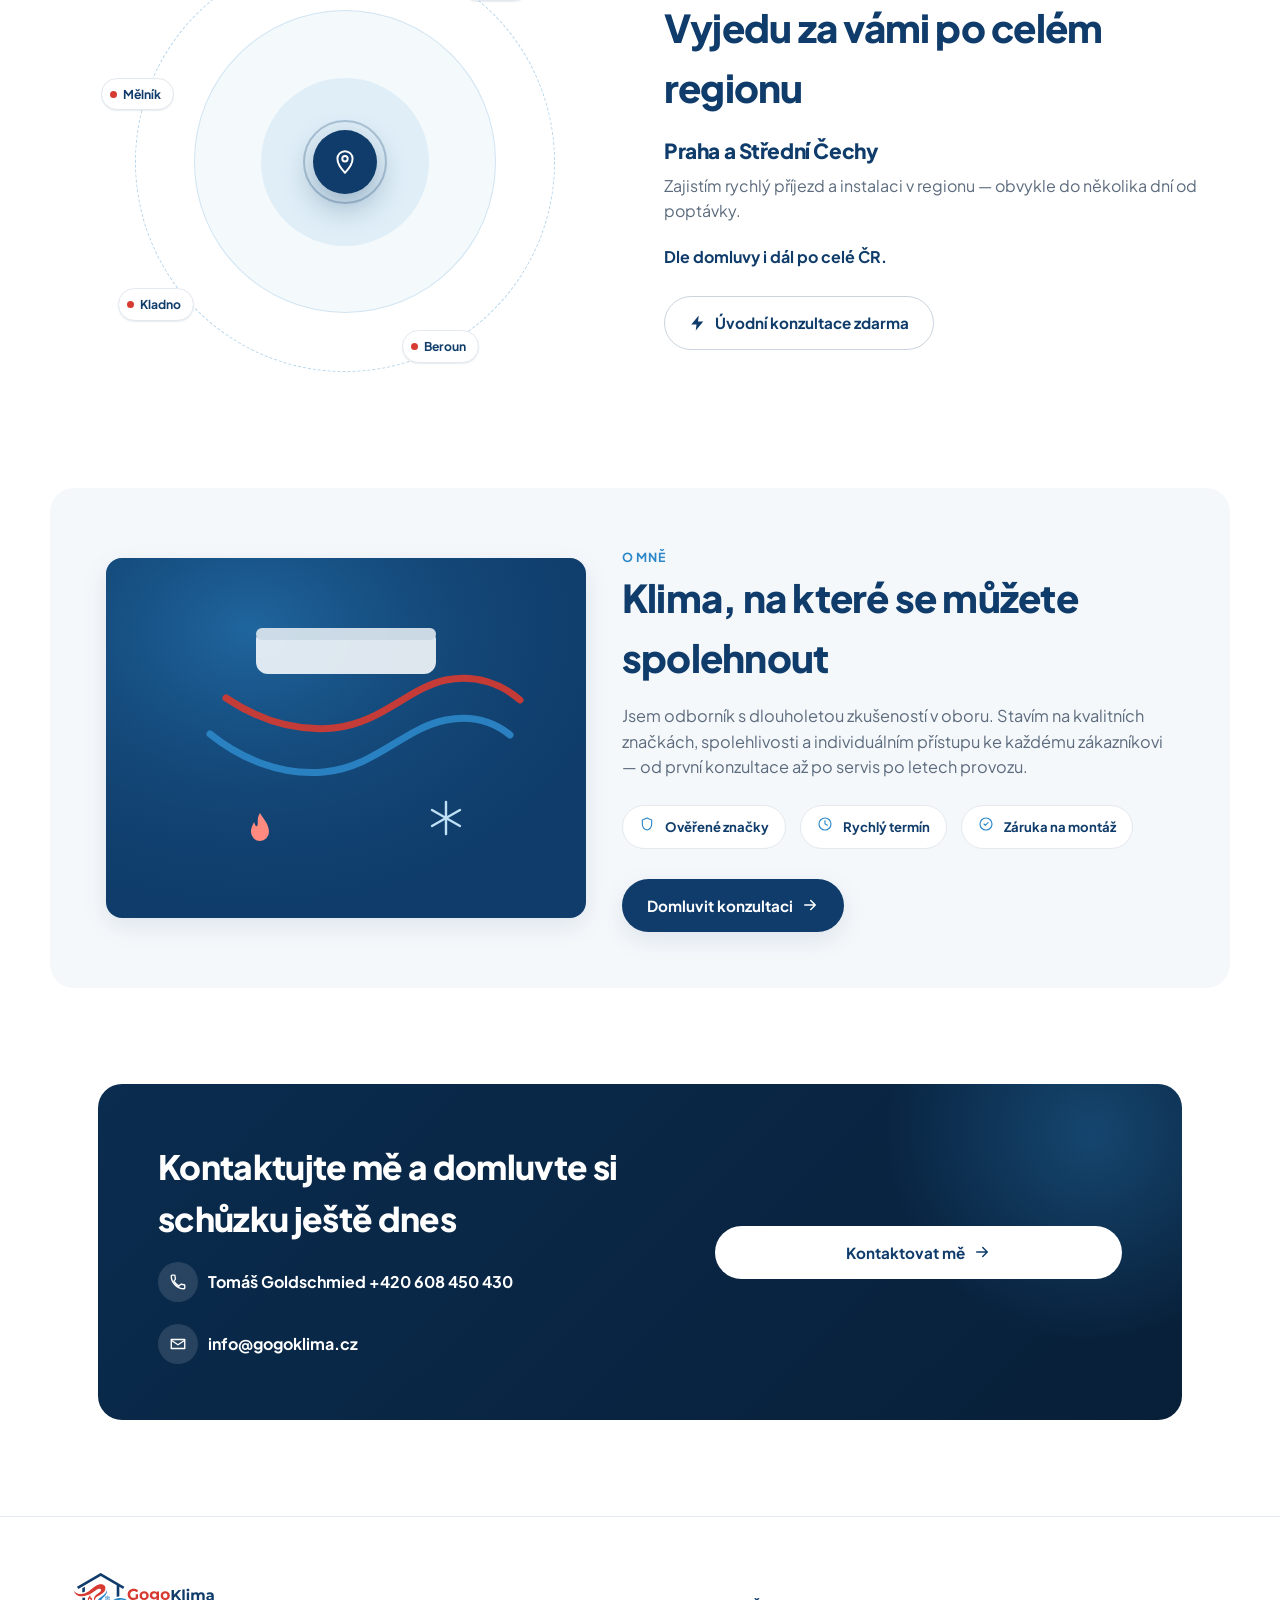
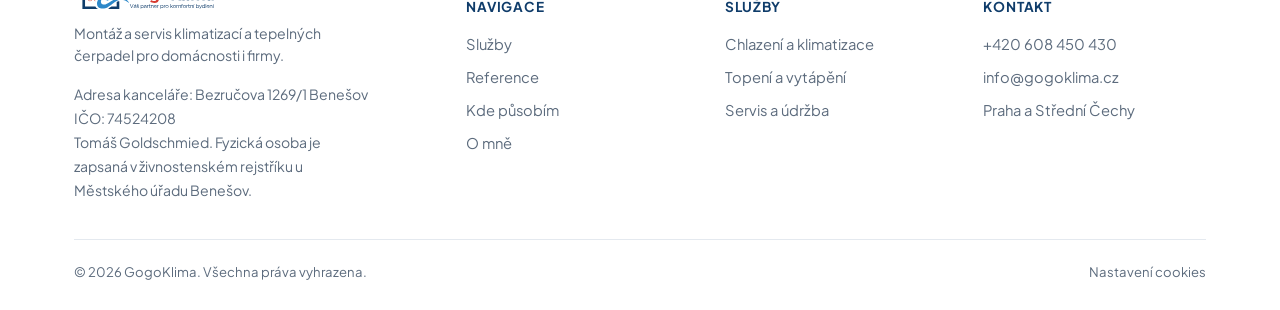
==== commit 043f3836: "Update index.html" ====
--- a/index.html
+++ b/index.html
@@ -528,7 +528,7 @@
             <div class="contacts">
               <a href="tel:+420608450430">
                 <span class="ic"><svg width="18" height="18" viewBox="0 0 24 24" fill="none"><path d="M6.6 10.8c1.4 2.8 3.8 5.1 6.6 6.6l2.2-2.2c.3-.3.7-.4 1-.2 1.1.4 2.3.6 3.6.6.6 0 1 .4 1 1V20c0 .6-.4 1-1 1C10.9 21 3 13.1 3 3.9c0-.6.4-1 1-1H7c.6 0 1 .4 1 1 0 1.3.2 2.5.6 3.6.1.4 0 .8-.2 1L6.6 10.8Z" stroke="currentColor" stroke-width="1.8" stroke-linejoin="round"/></svg></span>
-                +420 608 450 430
+                Tomáš Goldschmied +420 608 450 430
               </a>
               <a href="mailto:info@gogoklima.cz">
                 <span class="ic"><svg width="18" height="18" viewBox="0 0 24 24" fill="none"><path d="M3 6h18v12H3V6Z" stroke="currentColor" stroke-width="1.8" stroke-linejoin="round"/><path d="m3 7 9 6 9-6" stroke="currentColor" stroke-width="1.8" stroke-linejoin="round"/></svg></span>
@@ -557,6 +557,7 @@
         <p class="footer-legal" style="margin-top:16px;">
           Adresa kanceláře: Bezručova 1269/1 Benešov<br>
           IČO: 74524208<br>
+          Tomáš Goldschmied.
           Fyzická osoba je zapsaná v živnostenském rejstříku u Městského úřadu Benešov.
         </p>
       </div>
